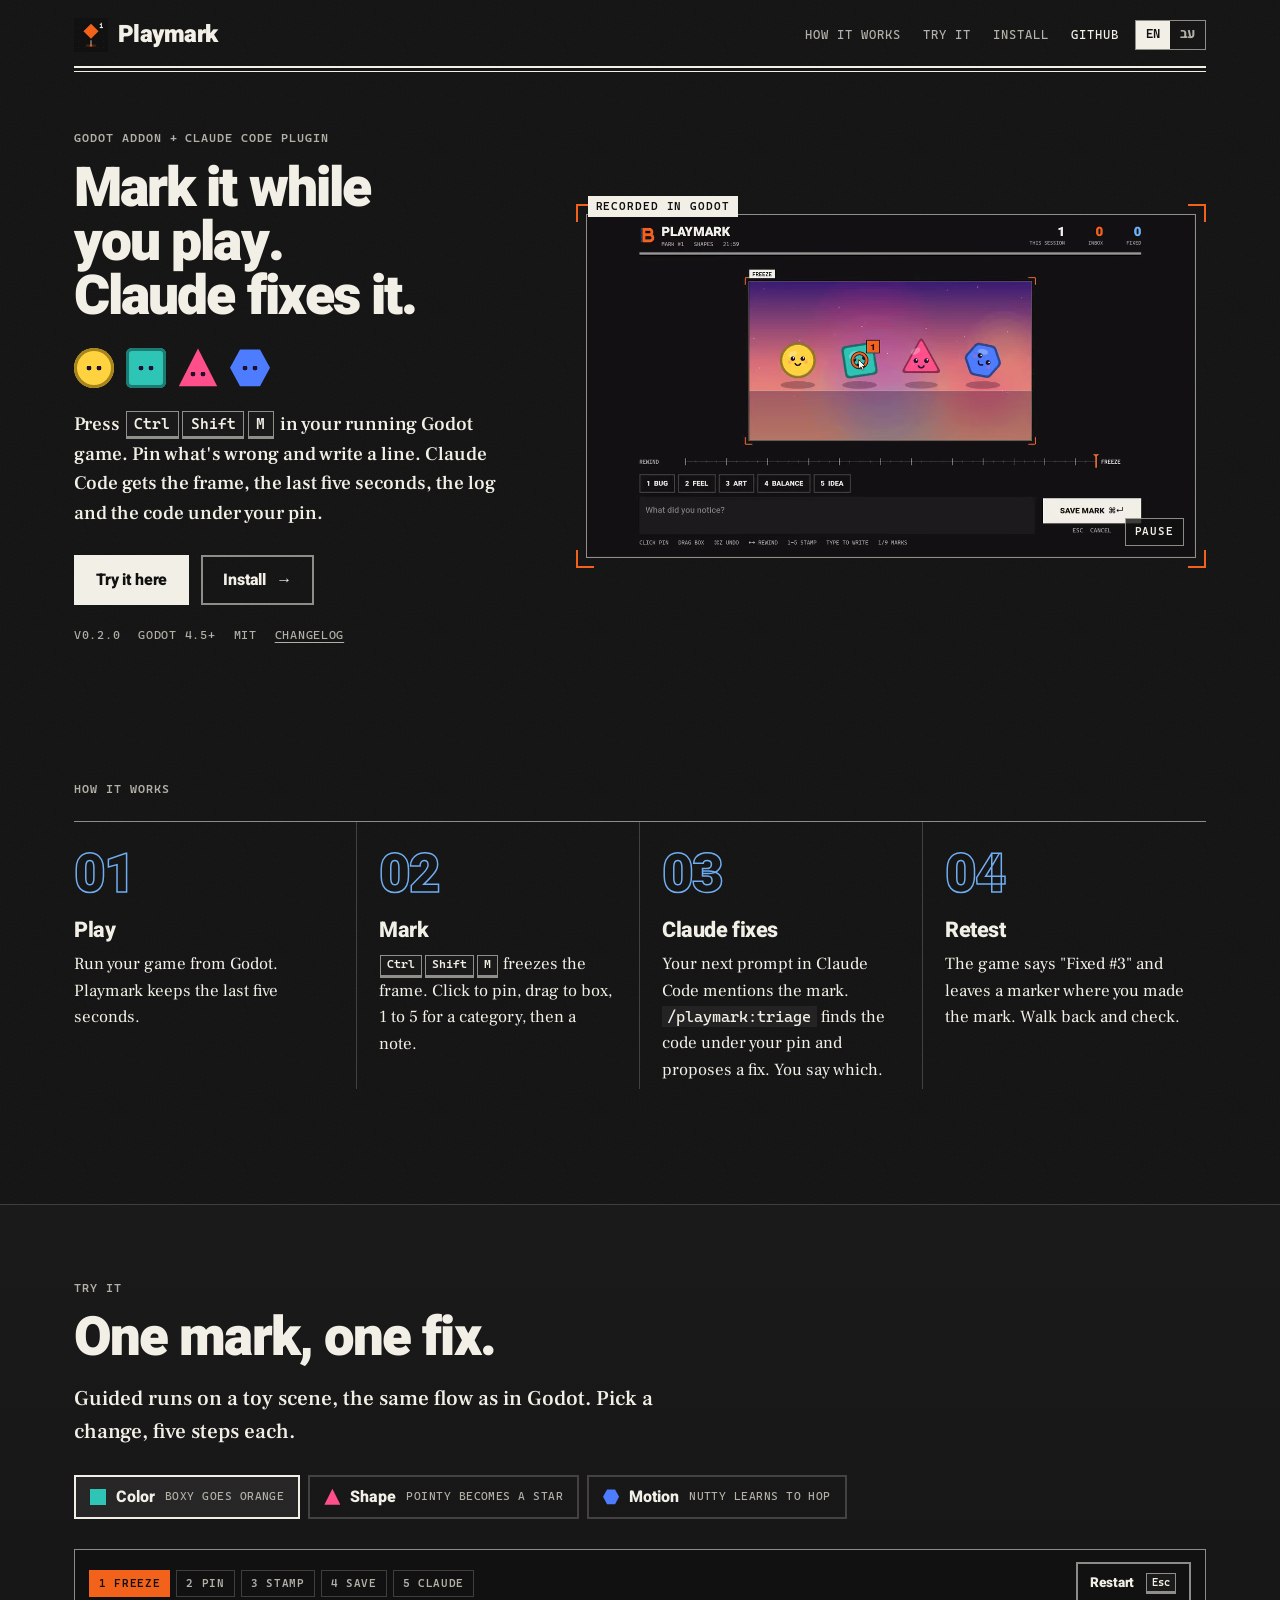
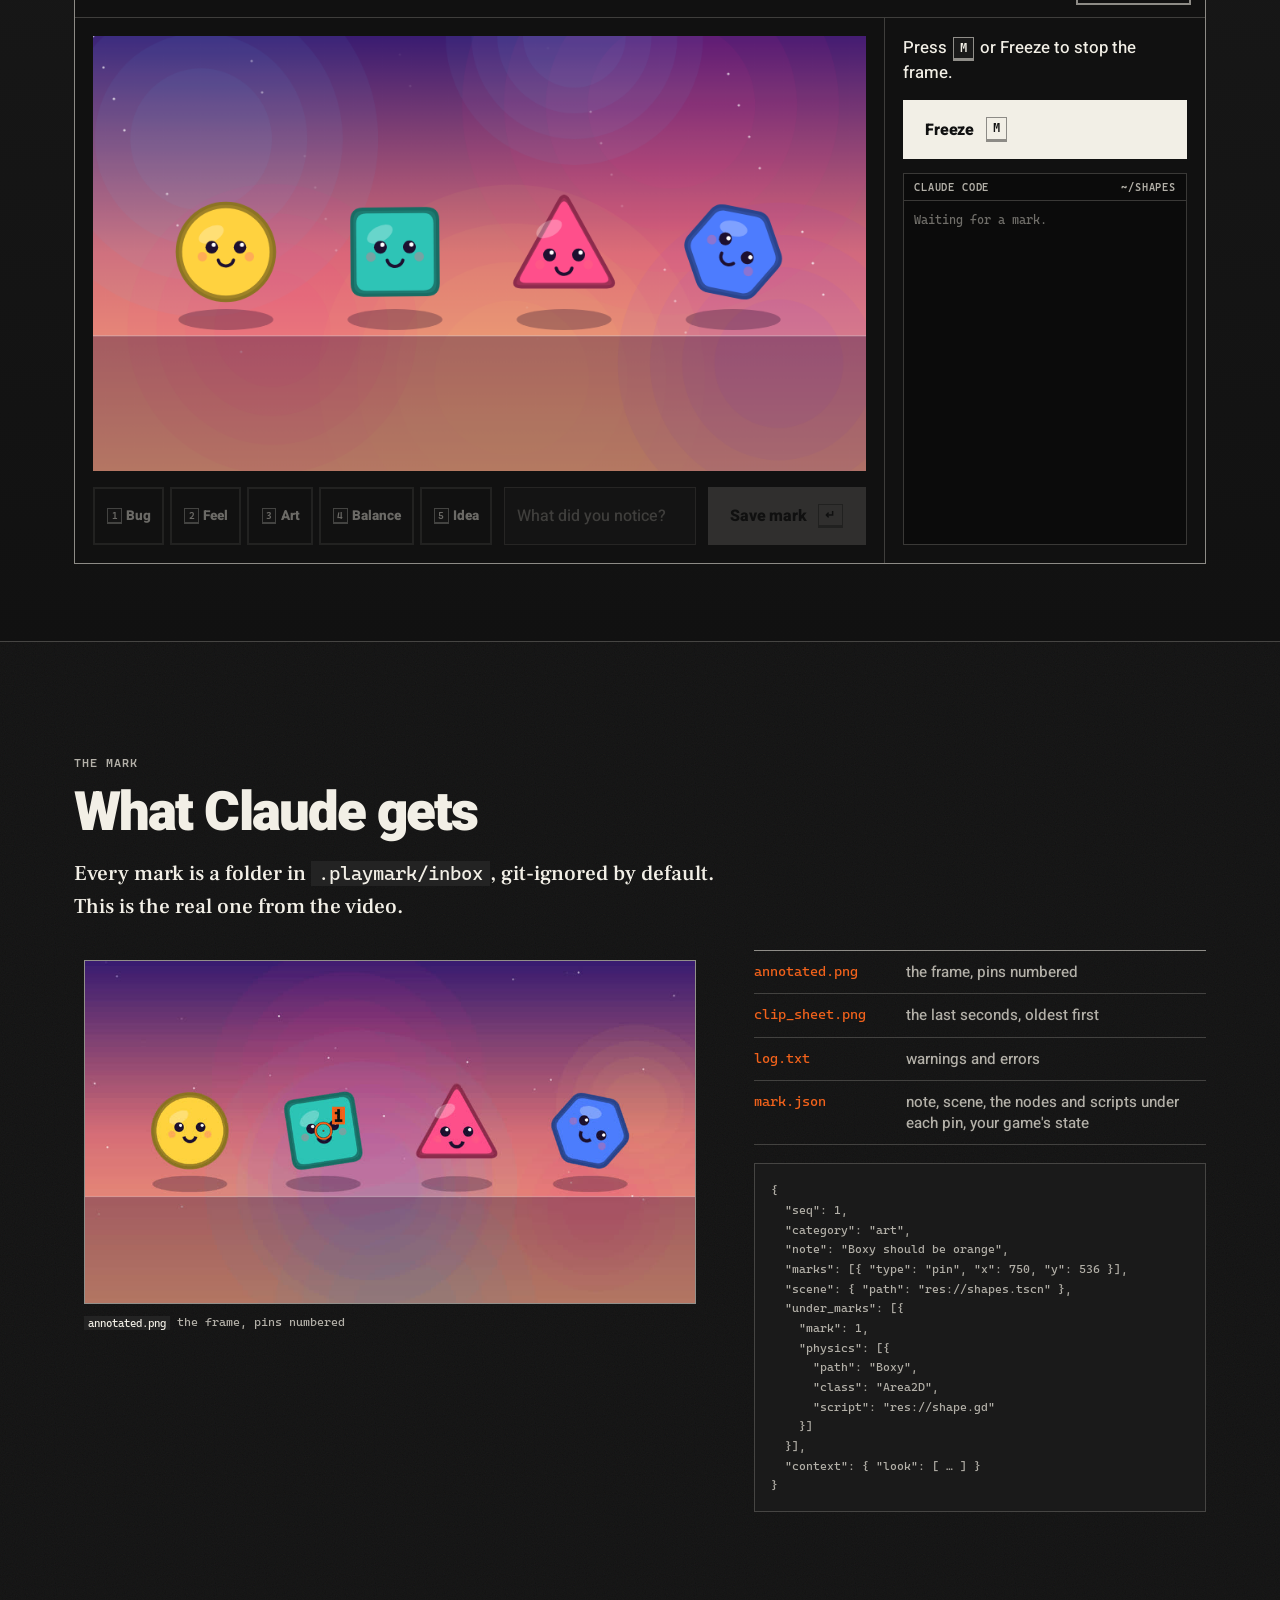
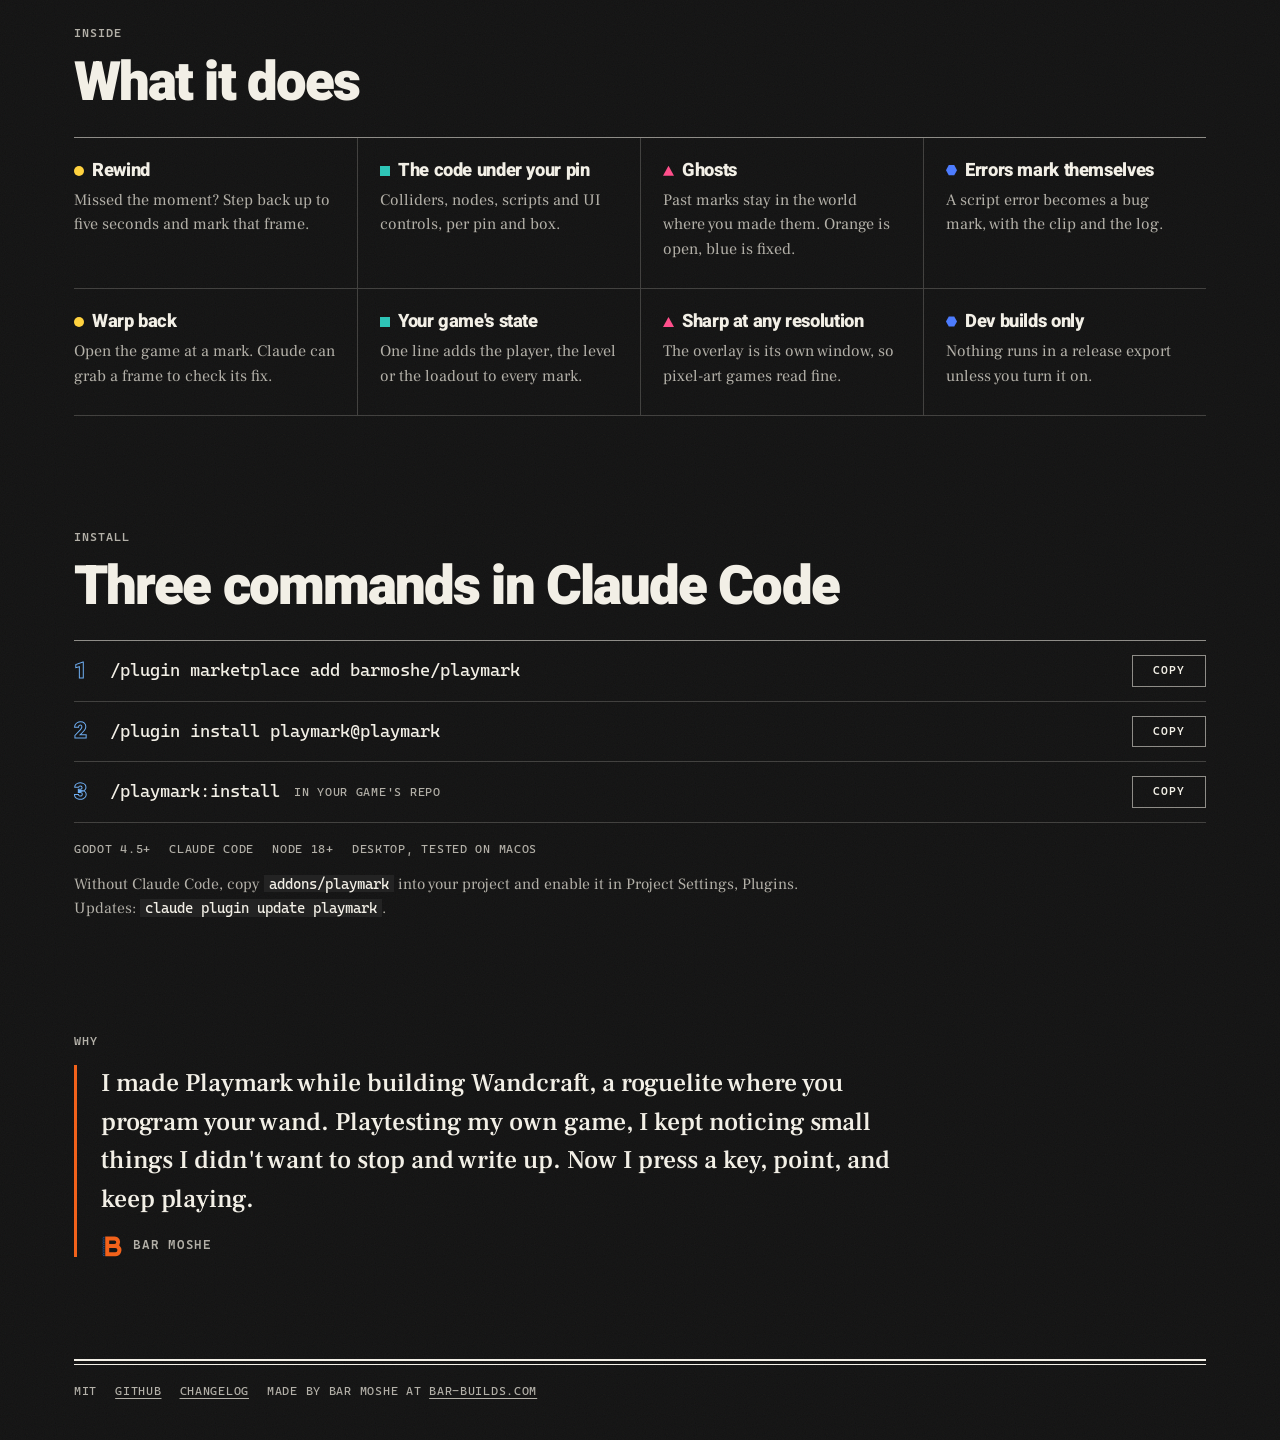
==== index.html @ 4b333ccb "EN | עב language toggle on every screen size; remembers the choice, Hebrew browsers land on /he firs" ====
<!DOCTYPE html>
<html lang="en" dir="ltr">
<head>
  <meta charset="utf-8">
  <meta name="viewport" content="width=device-width, initial-scale=1">
  <title>Playmark: mark it while you play, Claude fixes it</title>
  <meta name="description" content="A Godot addon and Claude Code plugin. Press Ctrl+Shift+M in your running game, pin what's wrong and write a line. Claude Code gets the frame, the last five seconds, the log and the code under your pin.">
  <link rel="canonical" href="https://playmark.bar-builds.com/">
  <link rel="alternate" hreflang="en" href="https://playmark.bar-builds.com/">
  <link rel="alternate" hreflang="he" href="https://playmark.bar-builds.com/he">
  <link rel="alternate" hreflang="x-default" href="https://playmark.bar-builds.com/">
  <meta name="theme-color" content="#111111">
  <link rel="icon" href="/favicon.svg" type="image/svg+xml">
  <link rel="apple-touch-icon" href="/media/icon-512.png">
  <meta property="og:type" content="website">
  <meta property="og:url" content="https://playmark.bar-builds.com/">
  <meta property="og:title" content="Playmark: mark it while you play, Claude fixes it">
  <meta property="og:description" content="A Godot addon and Claude Code plugin for playtest feedback. Freeze the frame, pin it, write a line. Claude fixes it, and the game tells you.">
  <meta property="og:image" content="https://playmark.bar-builds.com/media/og.png">
  <meta name="twitter:card" content="summary_large_image">
  <link rel="preload" href="/fonts/heebo-latin.woff2" as="font" type="font/woff2" crossorigin>
  <link rel="stylesheet" href="/styles.css">
  <script type="application/ld+json">
  {"@context":"https://schema.org","@type":"SoftwareApplication","name":"Playmark","applicationCategory":"DeveloperApplication","operatingSystem":"macOS, Windows, Linux","softwareVersion":"0.2.0","license":"https://opensource.org/licenses/MIT","url":"https://playmark.bar-builds.com/","codeRepository":"https://github.com/barmoshe/playmark","description":"A Godot addon and Claude Code plugin for playtest feedback.","author":{"@type":"Person","name":"Bar Moshe","url":"https://bar-builds.com"},"offers":{"@type":"Offer","price":"0","priceCurrency":"USD"}}
  </script>
</head>
<body>
<a class="skip" href="#main">Skip to content</a>

<header class="masthead">
  <div class="wrap masthead-row">
    <a class="brand" href="#top" aria-label="Playmark, top of page">
      <img src="/favicon.svg" width="34" height="34" alt="">
      <span>Playmark</span>
    </a>
    <nav aria-label="Sections">
      <a href="#how">How it works</a>
      <a href="#try">Try it</a>
      <a href="#install">Install</a>
      <a class="gh" href="https://github.com/barmoshe/playmark">GitHub <span class="stars" data-stars hidden></span></a>
    </nav>
    <div class="lang-toggle" role="group" aria-label="Language">
      <a href="/" hreflang="en" lang="en" data-lang="en" aria-current="page">EN</a>
      <a href="/he" hreflang="he" lang="he" data-lang="he">עב</a>
    </div>
  </div>
  <div class="wrap"><div class="double-rule" aria-hidden="true"></div></div>
</header>

<main id="main" tabindex="-1">

  <!-- Hero -->
  <section class="hero wrap" id="top">
    <div class="hero-grid">
      <div class="hero-copy">
        <p class="kicker">Godot addon + Claude Code plugin</p>
        <h1>Mark it while you play. Claude fixes it.</h1>
        <div class="cast" aria-hidden="true">
          <span class="toy sun"></span><span class="toy box"></span><span class="toy peak"></span><span class="toy nut"></span>
        </div>
        <p class="deck">Press
          <span class="keys"><kbd>Ctrl</kbd><kbd>Shift</kbd><kbd>M</kbd></span>
          in your running Godot game. Pin what's wrong and write a line. Claude Code gets the frame, the last five seconds, the log and the code under your pin.</p>
        <div class="ctas">
          <a class="btn primary" href="#try">Try it here</a>
          <a class="btn" href="#install">Install <span aria-hidden="true">→</span></a>
        </div>
        <p class="meta"><span>v0.2.0</span><span>Godot 4.5+</span><span>MIT</span><a href="https://github.com/barmoshe/playmark/blob/main/CHANGELOG.md">Changelog</a></p>
      </div>
      <figure class="frame hero-video">
        <span class="tag">Recorded in Godot</span>
        <video id="hero-video" autoplay muted loop playsinline preload="metadata" poster="/media/poster.jpg" aria-describedby="hero-video-desc">
          <source src="/media/hero.webm" type="video/webm">
          <source src="/media/hero.mp4" type="video/mp4">
        </video>
        <p class="sr-only" id="hero-video-desc">Playmark in a toy Godot scene: a pin on the teal square, the note 'Boxy should be orange', saved; then the square turns orange and a toast says Fixed #1</p>
        <button class="video-toggle" type="button" data-video-toggle aria-pressed="false">Pause</button>
        <i class="crop tl"></i><i class="crop tr"></i><i class="crop bl"></i><i class="crop br"></i>
      </figure>
    </div>
  </section>

  <!-- How it works -->
  <section class="how wrap" id="how" aria-labelledby="how-title">
    <h2 id="how-title" class="kicker section-kicker">How it works</h2>
    <ol class="steps">
      <li>
        <span class="num" aria-hidden="true">01</span>
        <h3>Play</h3>
        <p>Run your game from Godot. Playmark keeps the last five seconds.</p>
      </li>
      <li>
        <span class="num" aria-hidden="true">02</span>
        <h3>Mark</h3>
        <p><kbd>Ctrl</kbd><kbd>Shift</kbd><kbd>M</kbd> freezes the frame. Click to pin, drag to box, 1 to 5 for a category, then a note.</p>
      </li>
      <li>
        <span class="num" aria-hidden="true">03</span>
        <h3>Claude fixes</h3>
        <p>Your next prompt in Claude Code mentions the mark. <code>/playmark:triage</code> finds the code under your pin and proposes a fix. You say which.</p>
      </li>
      <li>
        <span class="num" aria-hidden="true">04</span>
        <h3>Retest</h3>
        <p>The game says "Fixed #3" and leaves a marker where you made the mark. Walk back and check.</p>
      </li>
    </ol>
  </section>

  <!-- Try it -->
  <section class="try" id="try" aria-labelledby="try-title">
    <div class="wrap">
      <p class="kicker">Try it</p>
      <h2 id="try-title">One mark, one fix.</h2>
      <p class="deck narrow">Guided runs on a toy scene, the same flow as in Godot. Pick a change, five steps each.</p>
      <div class="scenarios" role="group" aria-label="Pick a change">
        <button type="button" data-scenario="color" aria-selected="true"><span class="sw sw-box" aria-hidden="true"></span>Color <small>Boxy goes orange</small></button>
        <button type="button" data-scenario="shape" aria-selected="false"><span class="sw sw-peak" aria-hidden="true"></span>Shape <small>Pointy becomes a star</small></button>
        <button type="button" data-scenario="motion" aria-selected="false"><span class="sw sw-nut" aria-hidden="true"></span>Motion <small>Nutty learns to hop</small></button>
      </div>

      <div class="demo" data-demo>
        <div class="demo-bar">
          <ol class="pips">
            <li data-pip="0">Freeze</li><li data-pip="1">Pin</li><li data-pip="2">Stamp</li><li data-pip="3">Save</li><li data-pip="4">Claude</li>
          </ol>
          <button class="btn small" type="button" data-restart>Restart <kbd>Esc</kbd></button>
        </div>

        <div class="demo-grid">
          <div class="stage-wrap">
            <div class="stage" data-stage>
              <canvas data-canvas width="960" height="540" aria-label="Toy scene: four shapes with faces, moving in place. From left: Sunny the yellow circle, Boxy the teal square, Pointy the pink triangle, Nutty the blue hexagon." role="img"></canvas>
              <div class="flash" data-flash></div>
              <div class="freeze-tag" data-freeze-tag>Freeze</div>
              <div class="stamp" data-stamp><strong>Marked #1</strong><span data-stamp-sub>Art</span></div>
              <div class="toast" data-toast role="status">
                <span class="toast-kicker">Fixed by Claude</span>
                <strong data-toast-title>Fixed #1</strong>
                <span data-toast-body>Boxy: #2EC4B6 → #FF8A1F in look.gd</span>
              </div>
              <div class="coach" data-coach aria-hidden="true"></div>
            </div>
            <div class="deck-row" data-deck>
              <div class="chips" role="group" aria-label="Category">
                <button type="button" data-cat="0" disabled><kbd>1</kbd> Bug</button>
                <button type="button" data-cat="1" disabled><kbd>2</kbd> Feel</button>
                <button type="button" data-cat="2" disabled><kbd>3</kbd> Art</button>
                <button type="button" data-cat="3" disabled><kbd>4</kbd> Balance</button>
                <button type="button" data-cat="4" disabled><kbd>5</kbd> Idea</button>
              </div>
              <div class="note" data-note aria-live="polite"><span class="placeholder">What did you notice?</span></div>
              <button class="btn primary save" type="button" data-save disabled>Save mark <kbd>↵</kbd></button>
            </div>
          </div>

          <aside class="side">
            <p class="step-now" data-step-text aria-live="polite">Press <kbd>M</kbd> or Freeze to stop the frame.</p>
            <button class="btn primary" type="button" data-freeze>Freeze <kbd>M</kbd></button>
            <div class="term" data-term role="log" aria-live="polite" aria-label="Claude Code">
              <div class="term-head"><span>Claude Code</span><span>~/shapes</span></div>
              <div class="term-body" data-term-body></div>
            </div>
          </aside>
        </div>
      </div>
    </div>
  </section>

  <!-- In a real game -->
  <section class="real wrap" aria-labelledby="real-title" hidden>
    <p class="kicker">In a real game</p>
    <h2 id="real-title">Redesigning an enemy in Wandcraft</h2>
    <p class="deck narrow">Wandcraft is a pixel-art roguelite. Its Thornback, an enemy that charges at you, looked like a loaf of bread. One mark, mid-fight:</p>
    <blockquote class="prompt">Redesign the Thornback: make it look like a charging ram, with curled horns, thorns along its back and a glowing eye.</blockquote>
    <div class="real-grid">
      <figure class="frame">
        <img src="/media/thornback-mark.jpg" width="1280" height="837" loading="lazy" alt="The Playmark overlay over a Wandcraft fight: a blue box around the Thornback, the ART stamp and the note">
        <i class="crop tl"></i><i class="crop tr"></i><i class="crop bl"></i><i class="crop br"></i>
        <figcaption>The mark: a box around the Thornback, ART, the note.</figcaption>
      </figure>
      <ol class="real-steps">
        <li><strong>The box found the node.</strong> <code>enemy.gd</code>, kind <code>ram</code>, with the run's state: room, wave, hp, the wand.</li>
        <li><strong>Claude found the art.</strong> 16 rows of pixel data in <code>bestiary.gd</code>, drawn with the game's palette rules.</li>
        <li><strong>The redraw.</strong> A hunched back, bramble spikes, a curled horn, a glowing eye.</li>
        <li><strong>Back in the fight.</strong> "Fixed #1", and the marker stays where the mark was made.</li>
      </ol>
    </div>
    <figure class="before-after">
      <img src="/media/thornback-before-after.png" width="1280" height="420" loading="lazy" alt="Before: a flat brown loaf with three green leaves. After: a hunched beast with pale spikes, a curled horn, a glowing orange eye and a wool chest.">
    </figure>
    <figure class="frame real-video">
      <span class="tag">Recorded in Wandcraft</span>
      <video muted loop playsinline preload="none" poster="/media/thornback-poster.jpg" data-lazy-video aria-describedby="thornback-video-desc">
        <source src="/media/thornback.webm" type="video/webm">
        <source src="/media/thornback.mp4" type="video/mp4">
      </video>
        <p class="sr-only" id="thornback-video-desc">The fight replayed after the fix: the new Thornback charges in and a toast says Fixed #1</p>
      <button class="video-toggle" type="button" data-lazy-toggle aria-pressed="true">Play</button>
      <i class="crop tl"></i><i class="crop tr"></i><i class="crop bl"></i><i class="crop br"></i>
    </figure>
  </section>

  <!-- What Claude gets -->
  <section class="gets wrap" aria-labelledby="gets-title">
    <p class="kicker">The mark</p>
    <h2 id="gets-title">What Claude gets</h2>
    <p class="deck narrow">Every mark is a folder in <code>.playmark/inbox</code>, git-ignored by default. This is the real one from the video.</p>
    <div class="gets-grid">
      <figure class="frame">
        <img src="/media/annotated.jpg" width="960" height="540" loading="lazy" alt="annotated.png: the frozen frame of the four shapes with pin number 1 on the teal square">
        <figcaption><code>annotated.png</code> the frame, pins numbered</figcaption>
      </figure>
      <div class="files">
        <ul class="tree">
          <li><code>annotated.png</code><span>the frame, pins numbered</span></li>
          <li><code>clip_sheet.png</code><span>the last seconds, oldest first</span></li>
          <li><code>log.txt</code><span>warnings and errors</span></li>
          <li><code>mark.json</code><span>note, scene, the nodes and scripts under each pin, your game's state</span></li>
        </ul>
<pre class="json" tabindex="0" aria-label="mark.json excerpt"><code>{
  "seq": 1,
  "category": "art",
  "note": "Boxy should be orange",
  "marks": [{ "type": "pin", "x": 750, "y": 536 }],
  "scene": { "path": "res://shapes.tscn" },
  "under_marks": [{
    "mark": 1,
    "physics": [{
      "path": "Boxy",
      "class": "Area2D",
      "script": "res://shape.gd"
    }]
  }],
  "context": { "look": [ … ] }
}</code></pre>
      </div>
    </div>
  </section>

  <!-- Features -->
  <section class="features wrap" aria-labelledby="features-title">
    <p class="kicker">Inside</p>
    <h2 id="features-title">What it does</h2>
    <ul class="feature-grid">
      <li><h3>Rewind</h3><p>Missed the moment? Step back up to five seconds and mark that frame.</p></li>
      <li><h3>The code under your pin</h3><p>Colliders, nodes, scripts and UI controls, per pin and box.</p></li>
      <li><h3>Ghosts</h3><p>Past marks stay in the world where you made them. Orange is open, blue is fixed.</p></li>
      <li><h3>Errors mark themselves</h3><p>A script error becomes a bug mark, with the clip and the log.</p></li>
      <li><h3>Warp back</h3><p>Open the game at a mark. Claude can grab a frame to check its fix.</p></li>
      <li><h3>Your game's state</h3><p>One line adds the player, the level or the loadout to every mark.</p></li>
      <li><h3>Sharp at any resolution</h3><p>The overlay is its own window, so pixel-art games read fine.</p></li>
      <li><h3>Dev builds only</h3><p>Nothing runs in a release export unless you turn it on.</p></li>
    </ul>
  </section>

  <!-- Install -->
  <section class="install wrap" id="install" aria-labelledby="install-title">
    <p class="kicker">Install</p>
    <h2 id="install-title">Three commands in Claude Code</h2>
    <ol class="cmds">
      <li><code data-cmd>/plugin marketplace add barmoshe/playmark</code><button type="button" class="copy" data-copy>Copy</button></li>
      <li><code data-cmd>/plugin install playmark@playmark</code><button type="button" class="copy" data-copy>Copy</button></li>
      <li><code data-cmd>/playmark:install</code><span class="where">in your game's repo</span><button type="button" class="copy" data-copy>Copy</button></li>
    </ol>
    <p class="meta reqs"><span>Godot 4.5+</span><span>Claude Code</span><span>Node 18+</span><span>Desktop, tested on macOS</span></p>
    <p class="small-print">Without Claude Code, copy <code>addons/playmark</code> into your project and enable it in Project Settings, Plugins. Updates: <code>claude plugin update playmark</code>.</p>
  </section>

  <!-- Why -->
  <section class="why wrap" aria-labelledby="why-title">
    <h2 id="why-title" class="kicker">Why</h2>
    <blockquote>
      <p>I made Playmark while building Wandcraft, a roguelite where you program your wand. Playtesting my own game, I kept noticing small things I didn't want to stop and write up. Now I press a key, point, and keep playing.</p>
      <footer><img src="/media/b-mark.svg" width="22" height="22" alt=""> Bar Moshe</footer>
    </blockquote>
  </section>
</main>

<footer class="site-footer wrap">
  <div class="double-rule" aria-hidden="true"></div>
  <p class="meta">
    <span>MIT</span>
    <a href="https://github.com/barmoshe/playmark">GitHub</a>
    <a href="https://github.com/barmoshe/playmark/blob/main/CHANGELOG.md">Changelog</a>
    <span>Made by Bar Moshe at <a href="https://bar-builds.com">bar-builds.com</a></span>
  </p>
</footer>

<script src="/site.js" defer></script>
<script src="/demo.js" defer></script>
</body>
</html>
---- styles.css ----
/* Playmark site. Bar Builds newsprint, dark plate: paper on ink, blueprint blue and print
   orange, square corners and rules. The toy shapes bring the color. */

@font-face { font-family: "Heebo"; src: url(/fonts/heebo-latin.woff2) format("woff2"); font-weight: 100 900; font-display: swap; unicode-range: U+0000-00FF, U+0131, U+0152-0153, U+02BB-02BC, U+02C6, U+02DA, U+02DC, U+2000-206F, U+20AC, U+2122, U+2190-21FF, U+2212, U+FEFF; }
@font-face { font-family: "Heebo"; src: url(/fonts/heebo-hebrew.woff2) format("woff2"); font-weight: 100 900; font-display: swap; unicode-range: U+0307-0308, U+0590-05FF, U+200C-2010, U+20AA, U+25CC, U+FB1D-FB4F; }
@font-face { font-family: "Frank Ruhl Libre"; src: url(/fonts/frank-hebrew.woff2) format("woff2"); font-weight: 300 900; font-display: swap; unicode-range: U+0307-0308, U+0590-05FF, U+200C-2010, U+20AA, U+25CC, U+FB1D-FB4F; }
@font-face { font-family: "Frank Ruhl Libre"; src: url(/fonts/frank-latin.woff2) format("woff2"); font-weight: 300 900; font-display: swap; }
@font-face { font-family: "Cascadia Mono"; src: url(/fonts/cascadia-mono-400.woff2) format("woff2"); font-weight: 400; font-display: swap; }
@font-face { font-family: "Cascadia Mono"; src: url(/fonts/cascadia-mono-600.woff2) format("woff2"); font-weight: 600; font-display: swap; }

:root {
  --ink: #111111;
  --ink-2: #1a1a1a;
  --ink-3: #232323;
  --paper: #f2efe6;
  --paper-2: #b3b0a8;
  --rule: rgb(242 239 230 / 0.2);
  --rule-strong: rgb(242 239 230 / 0.55);
  --blue: #6faef2;
  --orange: #f2621b;
  --sun: #ffd23f;
  --teal: #2ec4b6;
  --pink: #ff4f8b;
  --nut: #4d7cfe;
  --display: "Heebo", "Helvetica Neue", Arial, sans-serif;
  --body: "Frank Ruhl Libre", Georgia, serif;
  --mono: "Cascadia Mono", "SF Mono", Menlo, Consolas, monospace;
  --wrap: 1180px;
  color-scheme: dark;
}

*, *::before, *::after { box-sizing: border-box; }
html { scroll-behavior: smooth; -webkit-text-size-adjust: 100%; }
@media (prefers-reduced-motion: reduce) { html { scroll-behavior: auto; } }

body {
  margin: 0;
  background: var(--ink);
  color: var(--paper);
  font: 400 1.0625rem/1.55 var(--body);
  -webkit-font-smoothing: antialiased;
  /* One texture: a faint grain. */
  background-image: url("data:image/svg+xml,%3Csvg xmlns='http://www.w3.org/2000/svg' width='160' height='160'%3E%3Cfilter id='n'%3E%3CfeTurbulence type='fractalNoise' baseFrequency='.9' numOctaves='2' stitchTiles='stitch'/%3E%3C/filter%3E%3Crect width='100%25' height='100%25' filter='url(%23n)' opacity='.05'/%3E%3C/svg%3E");
}

img, video, canvas { max-width: 100%; display: block; }
a { color: inherit; text-underline-offset: 3px; }
code, kbd, pre { font-family: var(--mono); }
code { font-size: 0.92em; color: var(--paper); background: var(--ink-3); padding: 0.05em 0.35em; }
:focus-visible { outline: 2px solid var(--orange); outline-offset: 3px; }

.wrap { max-width: var(--wrap); margin-inline: auto; padding: 0 24px; }
@media (max-width: 600px) { .wrap { padding: 0 16px; } }

.skip { position: absolute; inset-inline-start: 8px; top: 8px; transform: translateY(-300%); background: var(--paper); color: var(--ink); padding: 8px 12px; font: 600 14px var(--mono); z-index: 10; }
.skip:focus { transform: none; }
main:focus { outline: none; }

/* Type */
.kicker {
  font: 600 0.75rem/1 var(--mono);
  letter-spacing: 0.08em;
  text-transform: uppercase;
  color: var(--paper-2);
  margin: 0 0 18px;
}
h1, h2, h3 { font-family: var(--display); font-weight: 900; letter-spacing: -0.035em; line-height: 0.98; margin: 0; }
h1 { font-size: clamp(2.5rem, 4.3vw, 4rem); text-wrap: balance; }
h2 { font-size: clamp(2.1rem, 4.6vw, 3.4rem); margin-bottom: 18px; }
h3 { font-size: 1.35rem; letter-spacing: -0.02em; font-weight: 800; }
.deck { font: 500 clamp(1.12rem, 1.9vw, 1.32rem)/1.55 var(--body); color: var(--paper); margin: 0 0 26px; }
.narrow { max-width: 640px; }
.meta { display: flex; flex-wrap: wrap; gap: 6px 18px; font: 400 0.75rem/1.4 var(--mono); letter-spacing: 0.06em; text-transform: uppercase; color: var(--paper-2); margin: 0; }
.meta a { color: var(--paper-2); }
.meta a:hover { color: var(--paper); }

kbd {
  display: inline-block;
  font: 600 0.78em/1 var(--mono);
  color: var(--paper);
  padding: 0.32em 0.5em 0.3em;
  margin: 0 0.12em;
  border: 1.5px solid var(--rule-strong);
  border-bottom-width: 3px;
  background: var(--ink-2);
  vertical-align: 0.08em;
}

/* Masthead */
.masthead { padding-top: 18px; }
.masthead-row { display: flex; align-items: center; justify-content: space-between; gap: 16px; padding-bottom: 14px; }
.brand { display: flex; align-items: center; gap: 10px; text-decoration: none; font: 900 1.5rem/1 var(--display); letter-spacing: -0.03em; }
nav { display: flex; gap: 22px; font: 400 0.78rem/1 var(--mono); letter-spacing: 0.08em; text-transform: uppercase; }
nav a { text-decoration: none; color: var(--paper-2); }
nav a:hover { color: var(--paper); }
nav .gh { color: var(--paper); }
.stars::before { content: "★ "; color: var(--sun); }
@media (max-width: 720px) { nav a:not(.gh) { display: none; } }
.double-rule { height: 6px; border-top: 2px solid var(--paper); border-bottom: 1px solid var(--paper); }

/* Buttons */
.btn {
  display: inline-flex; align-items: center; gap: 10px;
  font: 800 1rem/1 var(--display); letter-spacing: -0.01em;
  color: var(--paper); background: transparent; text-decoration: none;
  padding: 15px 20px; border: 2px solid var(--rule-strong); cursor: pointer;
}
.btn:hover { border-color: var(--paper); background: rgb(242 239 230 / 0.06); }
.btn.primary { background: var(--paper); color: var(--ink); border-color: var(--paper); }
.btn.primary:hover { background: var(--orange); border-color: var(--orange); }
.btn.primary kbd { color: var(--ink); background: transparent; border-color: rgb(17 17 17 / 0.45); }
.btn.small { padding: 9px 12px; font-size: 0.85rem; }
.btn:disabled { opacity: 0.35; cursor: default; }
.btn:disabled:hover { background: transparent; border-color: var(--rule-strong); }
.btn.primary:disabled:hover { background: var(--paper); border-color: var(--paper); }

/* Hero */
.hero { padding-top: clamp(32px, 4.5vw, 56px); padding-bottom: 24px; position: relative; }
.cast { display: flex; gap: 12px; margin: 22px 0 22px; height: 42px; align-items: end; }
.toy { width: 40px; height: 40px; display: block; position: relative; animation: none; }
.toy::after { content: ""; position: absolute; left: 50%; top: 46%; width: 16px; height: 5px; transform: translateX(-50%); background:
  radial-gradient(circle at 3px 2px, #1d1030 2.4px, transparent 2.6px), radial-gradient(circle at 13px 2px, #1d1030 2.4px, transparent 2.6px); }
.toy.sun { background: var(--sun); border-radius: 50%; box-shadow: inset 0 0 0 3px #a8841c; animation: pulse 1.9s ease-in-out infinite; }
.toy.box { background: var(--teal); box-shadow: inset 0 0 0 3px #1c7c73; border-radius: 6px; animation: wobble 2.4s ease-in-out infinite; }
.toy.peak { background: var(--pink); clip-path: polygon(50% 2%, 98% 96%, 2% 96%); animation: bob 2.6s ease-in-out infinite; }
.toy.peak::after { top: 60%; }
.toy.nut { background: var(--nut); clip-path: polygon(25% 4%, 75% 4%, 100% 50%, 75% 96%, 25% 96%, 0 50%); animation: spin 5s linear infinite; }
@keyframes pulse { 50% { transform: scale(1.08); } }
@keyframes wobble { 0%, 100% { transform: rotate(-10deg); } 50% { transform: rotate(10deg); } }
@keyframes bob { 50% { transform: translateY(-7px); } }
@keyframes spin { to { transform: rotate(360deg); } }

.hero-grid { display: grid; grid-template-columns: 5fr 7fr; gap: clamp(28px, 4vw, 56px); align-items: center; }
@media (max-width: 900px) { .hero-grid { grid-template-columns: 1fr; } }
.hero-copy { padding-top: 4px; }
.hero .deck { font-size: clamp(1.05rem, 1.5vw, 1.2rem); }
.keys { white-space: nowrap; }
.keys kbd { animation: press 4.8s infinite; }
.keys kbd:nth-child(2) { animation-delay: 0.12s; }
.keys kbd:nth-child(3) { animation-delay: 0.24s; }
@keyframes press { 0%, 8%, 100% { transform: none; border-bottom-width: 3px; } 4% { transform: translateY(2px); border-bottom-width: 1px; border-color: var(--orange); } }
.ctas { display: flex; flex-wrap: wrap; gap: 12px; margin-bottom: 22px; }

/* A frame with print crop marks, like the overlay's stage. */
.frame { position: relative; margin: 0; padding: 10px; }
.frame > video, .frame > img { width: 100%; height: auto; aspect-ratio: 16 / 9; border: 1px solid var(--rule-strong); background: var(--ink-2); }
.crop { position: absolute; width: 18px; height: 18px; border: 0 solid var(--orange); }
.crop.tl { left: 0; top: 0; border-left-width: 2px; border-top-width: 2px; }
.crop.tr { right: 0; top: 0; border-right-width: 2px; border-top-width: 2px; }
.crop.bl { left: 0; bottom: 0; border-left-width: 2px; border-bottom-width: 2px; }
.crop.br { right: 0; bottom: 0; border-right-width: 2px; border-bottom-width: 2px; }
.tag, .freeze-tag {
  position: absolute; z-index: 2; top: -8px; left: 12px;
  font: 600 0.7rem/1 var(--mono); letter-spacing: 0.08em; text-transform: uppercase;
  background: var(--paper); color: var(--ink); padding: 5px 8px;
}
.video-toggle {
  position: absolute; right: 22px; bottom: 22px; z-index: 2;
  font: 600 0.7rem/1 var(--mono); letter-spacing: 0.08em; text-transform: uppercase;
  background: rgb(17 17 17 / 0.8); color: var(--paper); border: 1px solid var(--rule-strong); padding: 7px 9px; cursor: pointer;
}

/* Sections */
main > section + section { margin-top: clamp(72px, 9vw, 124px); }
.section-kicker { margin-bottom: 26px; }

.steps { list-style: none; margin: 0; padding: 0; display: grid; grid-template-columns: repeat(4, 1fr); border-top: 1px solid var(--rule-strong); }
.steps li { padding: 26px 22px 6px; border-right: 1px solid var(--rule); }
.steps li:first-child { padding-left: 0; }
.steps li:last-child { border-right: 0; }
.steps .num { display: block; font: 900 3.4rem/1 var(--display); color: transparent; -webkit-text-stroke: 1.5px var(--blue); margin-bottom: 18px; letter-spacing: -0.04em; }
.steps h3 { margin-bottom: 10px; }
.steps p { margin: 0; color: var(--paper); }
.steps kbd { font-size: 0.7em; }
@media (max-width: 900px) {
  .steps { grid-template-columns: 1fr 1fr; }
  .steps li { padding-left: 0; border-right: 0; border-bottom: 1px solid var(--rule); padding-bottom: 22px; }
  .steps li:nth-child(odd) { padding-right: 22px; border-right: 1px solid var(--rule); }
  .steps li:nth-child(even) { padding-left: 22px; }
}
@media (max-width: 560px) { .steps { grid-template-columns: 1fr; } .steps li:nth-child(n) { padding: 22px 0; border-right: 0; } }

/* Try it */
.try { padding: clamp(48px, 6vw, 80px) 0; background: linear-gradient(180deg, var(--ink-2), var(--ink)); border-top: 1px solid var(--rule); border-bottom: 1px solid var(--rule); }
.demo { margin-top: 30px; border: 1px solid var(--rule-strong); background: var(--ink); overflow: hidden; }
.demo-bar { display: flex; justify-content: space-between; align-items: center; gap: 12px; padding: 12px 14px; border-bottom: 1px solid var(--rule); }
.pips { list-style: none; margin: 0; padding: 0; display: flex; gap: 6px; flex-wrap: wrap; counter-reset: pip; }
.pips li { counter-increment: pip; font: 600 0.7rem/1 var(--mono); letter-spacing: 0.06em; text-transform: uppercase; color: var(--paper-2); padding: 7px 9px; border: 1px solid var(--rule); }
.pips li::before { content: counter(pip) " "; color: var(--paper-2); }
.pips li.now { color: var(--ink); background: var(--orange); border-color: var(--orange); }
.pips li.now::before { color: var(--ink); }
.pips li.done { color: var(--paper); border-color: var(--rule-strong); }
.pips li.done::before { content: "✓ "; color: var(--blue); }

.demo-grid { display: grid; grid-template-columns: minmax(0, 1fr) 320px; }
@media (max-width: 980px) { .demo-grid { grid-template-columns: 1fr; } }
.stage-wrap { padding: 18px; border-right: 1px solid var(--rule); }
@media (max-width: 980px) { .stage-wrap { border-right: 0; border-bottom: 1px solid var(--rule); } }
.stage { position: relative; user-select: none; -webkit-user-select: none; touch-action: manipulation; }
.stage canvas { width: 100%; height: auto; aspect-ratio: 16 / 9; cursor: default; }
.stage.frozen { outline: 1px solid var(--rule-strong); outline-offset: 6px; }
.stage.can-pin canvas { cursor: crosshair; }
.freeze-tag { top: -10px; left: -6px; opacity: 0; transition: opacity .2s; }
.stage.frozen .freeze-tag { opacity: 1; }
.flash { position: absolute; inset: 0; background: var(--paper); opacity: 0; pointer-events: none; }
.flash.go { animation: flash .35s ease-out; }
@keyframes flash { from { opacity: .9; } to { opacity: 0; } }

.stamp {
  position: absolute; left: 50%; top: 50%; z-index: 3; pointer-events: none;
  display: grid; gap: 6px; text-align: center; padding: 18px 26px 16px;
  background: rgb(17 17 17 / 0.9); border: 4px solid var(--orange); outline: 1.5px solid var(--orange); outline-offset: -11px;
  transform: translate(-50%, -50%) scale(2.4); opacity: 0;
}
.stamp strong { font: 900 clamp(1.8rem, 4.6vw, 3.4rem)/1 var(--display); letter-spacing: -0.03em; color: var(--orange); text-transform: uppercase; }
.stamp span { font: 600 0.75rem/1 var(--mono); letter-spacing: 0.08em; text-transform: uppercase; }
.stamp.go { animation: stamp .9s cubic-bezier(.2,1.4,.4,1) forwards; }
@keyframes stamp { 0% { opacity: 0; transform: translate(-50%, -50%) scale(2.4); } 30% { opacity: 1; transform: translate(-50%, -50%) scale(1); } 75% { opacity: 1; transform: translate(-50%, -50%) scale(1); } 100% { opacity: 0; transform: translate(60%, -140%) scale(0.2); } }

.toast {
  position: absolute; right: 12px; top: 12px; z-index: 3; width: min(360px, 70%);
  display: grid; gap: 4px; padding: 12px 14px 12px 18px;
  background: var(--ink); border: 1px solid var(--rule); border-left: 6px solid var(--blue);
  transform: translateX(16px); opacity: 0; transition: transform .35s, opacity .35s; pointer-events: none;
}
.toast.show { transform: none; opacity: 1; }
.toast-kicker { font: 600 0.66rem/1 var(--mono); letter-spacing: 0.08em; text-transform: uppercase; color: var(--blue); }
.toast strong { font: 900 1.25rem/1.1 var(--display); letter-spacing: -0.02em; }
.toast span:last-child { font: 500 0.9rem/1.3 var(--display); }

.coach {
  position: absolute; z-index: 4; pointer-events: none; opacity: 0;
  width: 46px; height: 46px; margin: -23px 0 0 -23px; border-radius: 50%;
  border: 2px solid var(--orange); box-shadow: 0 0 0 6px rgb(242 98 27 / 0.18);
  transition: opacity .2s;
}
.coach.show { opacity: 1; animation: beacon 1.4s ease-out infinite; }
@keyframes beacon { 0% { transform: scale(.7); } 70%, 100% { transform: scale(1.25); } }

.deck-row { display: grid; grid-template-columns: auto 1fr auto; gap: 12px; align-items: stretch; margin-top: 16px; opacity: 0.4; transition: opacity .25s; }
.deck-row.on { opacity: 1; }
@media (max-width: 760px) { .deck-row { grid-template-columns: 1fr; } }
.chips { display: flex; gap: 6px; flex-wrap: wrap; }
.chips button { font: 800 0.85rem/1 var(--display); color: var(--paper); background: transparent; border: 2px solid var(--rule); padding: 10px 11px; cursor: pointer; }
.chips button kbd { font-size: 0.72em; border-width: 1px; border-bottom-width: 2px; padding: 0.2em 0.35em; }
.chips button:disabled { cursor: default; }
.chips button.on { background: var(--orange); border-color: var(--orange); color: var(--ink); }
.chips button.on kbd { color: var(--ink); border-color: rgb(17 17 17 / 0.4); background: transparent; }
.chips button.hint { border-color: var(--orange); }
.note { min-height: 46px; display: flex; align-items: center; padding: 8px 12px; background: var(--ink-2); border: 1px solid var(--rule); font: 500 1rem/1.3 var(--display); }
.note.typing { border: 2px solid var(--orange); }
.note .placeholder { color: var(--paper-2); opacity: 0.7; }
.note .caret { display: inline-block; width: 2px; height: 1.1em; background: var(--orange); margin-left: 2px; animation: caret 1s steps(1) infinite; }
@keyframes caret { 50% { opacity: 0; } }
.save { justify-content: center; }

.side { padding: 18px; display: flex; flex-direction: column; gap: 14px; }
.step-now { margin: 0; font: 500 1.05rem/1.45 var(--display); min-height: 3em; }
.step-now kbd { font-size: 0.75em; }
.term { flex: 1; min-height: 230px; display: flex; flex-direction: column; background: #0b0b0b; border: 1px solid var(--rule); }
.term-head { display: flex; justify-content: space-between; padding: 8px 10px; border-bottom: 1px solid var(--rule); font: 600 0.66rem/1 var(--mono); letter-spacing: 0.08em; text-transform: uppercase; color: var(--paper-2); }
.term-body { padding: 10px; font: 400 0.76rem/1.55 var(--mono); color: var(--paper-2); overflow: hidden; }
.term-body p { margin: 0 0 6px; white-space: pre-wrap; word-break: break-word; }
.term-body .you { color: var(--paper); }
.term-body .you::before { content: "> "; color: var(--orange); }
.term-body .hook { color: var(--blue); }
.term-body .del { color: #ff7b7b; }
.term-body .add { color: #7ee2a8; }
.term-body .ok { color: var(--paper); }
.term-body img { width: 100%; border: 1px solid var(--rule); margin: 4px 0 8px; }
.term-empty { color: var(--paper-2); opacity: 0.6; }

/* What Claude gets */
.gets-grid { display: grid; grid-template-columns: 7fr 5fr; gap: clamp(24px, 4vw, 48px); margin-top: 26px; align-items: start; }
@media (max-width: 900px) { .gets-grid { grid-template-columns: 1fr; } }
.gets figcaption { font: 400 0.75rem/1.4 var(--mono); color: var(--paper-2); margin-top: 10px; }
.tree { list-style: none; margin: 0 0 18px; padding: 0; border-top: 1px solid var(--rule-strong); }
.tree li { display: grid; grid-template-columns: 140px 1fr; gap: 12px; padding: 11px 0; border-bottom: 1px solid var(--rule); font: 500 0.95rem/1.35 var(--display); }
.tree code { background: none; padding: 0; color: var(--orange); }
.tree span { color: var(--paper-2); }
.json { margin: 0; padding: 16px; background: var(--ink-2); border: 1px solid var(--rule); font-size: 0.8rem; line-height: 1.5; overflow-x: auto; color: var(--paper-2); }
.json code { background: none; padding: 0; color: inherit; }

/* Features */
.feature-grid { list-style: none; margin: 26px 0 0; padding: 0; display: grid; grid-template-columns: repeat(4, 1fr); border-top: 1px solid var(--rule-strong); }
.feature-grid li { padding: 24px 22px 26px 0; border-bottom: 1px solid var(--rule); }
.feature-grid li:not(:nth-child(4n+1)) { padding-left: 22px; border-left: 1px solid var(--rule); }
.feature-grid h3 { font-size: 1.15rem; margin-bottom: 8px; }
.feature-grid p { margin: 0; color: var(--paper-2); font-size: 1rem; }
.feature-grid li:nth-child(4n+1) h3::before { content: ""; display: inline-block; width: 10px; height: 10px; margin-right: 8px; background: var(--sun); border-radius: 50%; }
.feature-grid li:nth-child(4n+2) h3::before { content: ""; display: inline-block; width: 10px; height: 10px; margin-right: 8px; background: var(--teal); }
.feature-grid li:nth-child(4n+3) h3::before { content: ""; display: inline-block; width: 11px; height: 10px; margin-right: 8px; background: var(--pink); clip-path: polygon(50% 0, 100% 100%, 0 100%); }
.feature-grid li:nth-child(4n+4) h3::before { content: ""; display: inline-block; width: 11px; height: 11px; margin-right: 8px; background: var(--nut); clip-path: polygon(25% 4%, 75% 4%, 100% 50%, 75% 96%, 25% 96%, 0 50%); }
@media (max-width: 900px) {
  .feature-grid { grid-template-columns: 1fr 1fr; }
  .feature-grid li:nth-child(n) { padding: 22px 18px 22px 0; border-left: 0; }
  .feature-grid li:nth-child(even) { padding-left: 18px; border-left: 1px solid var(--rule); }
}
@media (max-width: 560px) { .feature-grid { grid-template-columns: 1fr; } .feature-grid li:nth-child(n) { padding: 20px 0; border-left: 0; } }

/* Install */
.cmds { list-style: none; margin: 26px 0 18px; padding: 0; counter-reset: cmd; }
.cmds li { counter-increment: cmd; display: flex; align-items: center; gap: 14px; padding: 14px 0; border-bottom: 1px solid var(--rule); }
.cmds li:first-child { border-top: 1px solid var(--rule-strong); }
.cmds li::before { content: counter(cmd); font: 900 1.4rem/1 var(--display); color: transparent; -webkit-text-stroke: 1px var(--blue); width: 22px; flex: none; }
.cmds code { font-size: clamp(0.85rem, 2vw, 1.1rem); background: none; padding: 0; color: var(--paper); overflow-wrap: anywhere; }
.cmds .where { font: 400 0.75rem/1 var(--mono); color: var(--paper-2); text-transform: uppercase; letter-spacing: 0.06em; }
.copy { margin-left: auto; flex: none; font: 600 0.72rem/1 var(--mono); letter-spacing: 0.08em; text-transform: uppercase; color: var(--paper); background: transparent; border: 1px solid var(--rule-strong); padding: 9px 11px; cursor: pointer; min-width: 74px; }
.copy:hover { border-color: var(--paper); }
.copy.done { background: var(--paper); color: var(--ink); }
.reqs { margin-bottom: 14px; }
.small-print { color: var(--paper-2); font-size: 0.98rem; margin: 0; max-width: 760px; }

/* Why */
.why blockquote { margin: 0; max-width: 820px; border-left: 3px solid var(--orange); padding-left: 24px; }
.why p { font: 500 clamp(1.25rem, 2.4vw, 1.6rem)/1.5 var(--body); margin: 0 0 16px; }
.why footer { display: flex; align-items: center; gap: 10px; font: 600 0.8rem/1 var(--mono); letter-spacing: 0.06em; text-transform: uppercase; color: var(--paper-2); }

.site-footer { padding-top: clamp(56px, 8vw, 104px); padding-bottom: 40px; }
.site-footer .meta { margin-top: 18px; }

@media (prefers-reduced-motion: reduce) {
  .toy, .keys kbd, .coach.show { animation: none !important; }
  .flash.go, .stamp.go { animation-duration: 0.01s !important; }
  .toast { transition: none; }
}

/* Grid children may shrink below their content (the JSON block, long commands). */
.hero-grid > *, .demo-grid > *, .gets-grid > *, .deck-row > * { min-width: 0; }
@media (max-width: 600px) {
  .demo-bar { flex-wrap: wrap; }
  .chips button { padding: 9px 8px; font-size: 0.8rem; }
  .cmds li { flex-wrap: wrap; }
  .copy { margin-left: 0; }
  .tree li { grid-template-columns: 1fr; gap: 2px; }
}

/* Scenario picker */
.scenarios { display: flex; flex-wrap: wrap; gap: 8px; margin-top: 22px; }
.scenarios button { display: inline-flex; align-items: center; gap: 10px; font: 800 1rem/1 var(--display); color: var(--paper); background: transparent; border: 2px solid var(--rule); padding: 12px 14px; cursor: pointer; }
.scenarios button small { font: 400 0.72rem/1 var(--mono); letter-spacing: 0.04em; color: var(--paper-2); text-transform: uppercase; }
.scenarios button[aria-selected="true"] { border-color: var(--paper); background: rgb(242 239 230 / 0.07); }
.scenarios button:hover { border-color: var(--rule-strong); }
.sw { width: 16px; height: 16px; display: inline-block; }
.sw-box { background: var(--teal); }
.sw-peak { background: var(--pink); clip-path: polygon(50% 0, 100% 100%, 0 100%); }
.sw-nut { background: var(--nut); clip-path: polygon(25% 4%, 75% 4%, 100% 50%, 75% 96%, 25% 96%, 0 50%); }

/* In a real game */
.prompt { margin: 0 0 28px; max-width: 860px; padding: 18px 22px; border-left: 4px solid var(--orange); background: var(--ink-2); font: 700 clamp(1.1rem, 2vw, 1.35rem)/1.4 var(--display); }
.real-grid { display: grid; grid-template-columns: 7fr 5fr; gap: clamp(24px, 4vw, 48px); align-items: start; }
.real-grid > * { min-width: 0; }
@media (max-width: 900px) { .real-grid { grid-template-columns: 1fr; } }
.real figcaption { font: 400 0.75rem/1.4 var(--mono); color: var(--paper-2); margin-top: 10px; }
.real .frame > img { aspect-ratio: auto; }
.real-steps { list-style: none; counter-reset: rs; margin: 0; padding: 0; border-top: 1px solid var(--rule-strong); }
.real-steps li { counter-increment: rs; position: relative; padding: 14px 0 14px 40px; border-bottom: 1px solid var(--rule); }
.real-steps li::before { content: counter(rs); position: absolute; left: 0; top: 10px; font: 900 1.6rem/1 var(--display); color: transparent; -webkit-text-stroke: 1px var(--blue); }
.before-after { margin: 36px 0 0; }
.before-after img { width: 100%; height: auto; border: 1px solid var(--rule); }
.real-video { margin-top: 36px; }

.sr-only { position: absolute; width: 1px; height: 1px; padding: 0; margin: -1px; overflow: hidden; clip: rect(0 0 0 0); white-space: nowrap; border: 0; }

/* Language toggle: EN | עב, on every screen size */
.masthead-row nav { margin-inline-start: auto; }
.lang-toggle { display: inline-flex; border: 1px solid var(--rule-strong); flex: none; }
.lang-toggle a { font: 700 0.78rem/1 var(--mono); color: var(--paper-2); text-decoration: none; padding: 7px 10px; }
.lang-toggle a[lang="he"] { font-family: var(--display); font-size: 0.85rem; }
.lang-toggle a:hover { color: var(--paper); }
.lang-toggle a[aria-current="page"] { background: var(--paper); color: var(--ink); }

/* Hebrew: right to left around the page; the game, code and terminal stay left to right. */
[dir="rtl"] body { font-family: "Frank Ruhl Libre", Georgia, serif; }
[dir="rtl"] h1, [dir="rtl"] h2 { letter-spacing: -0.01em; line-height: 1.08; }
[dir="rtl"] .kicker, [dir="rtl"] .meta, [dir="rtl"] nav, [dir="rtl"] .pips li { letter-spacing: 0; }
[dir="rtl"] .steps li:first-child { padding-left: 22px; padding-right: 0; }
[dir="rtl"] .steps li { border-right: 0; border-left: 1px solid var(--rule); }
[dir="rtl"] .steps li:last-child { border-left: 0; }
[dir="rtl"] .feature-grid li { padding: 24px 0 26px 22px; }
[dir="rtl"] .feature-grid li:not(:nth-child(4n+1)) { padding-right: 22px; padding-left: 22px; border-left: 0; border-right: 1px solid var(--rule); }
[dir="rtl"] .feature-grid h3::before { margin-right: 0; margin-left: 8px; }
[dir="rtl"] .copy { margin-left: 0; margin-right: auto; }
[dir="rtl"] .why blockquote, [dir="rtl"] .prompt { border-left: 0; border-right: 4px solid var(--orange); padding-left: 0; padding-right: 24px; }
[dir="rtl"] .real-steps li { padding: 14px 40px 14px 0; }
[dir="rtl"] .real-steps li::before { left: auto; right: 0; }
[dir="rtl"] .tag { left: auto; right: 12px; }
[dir="rtl"] .video-toggle { right: auto; left: 22px; }
[dir="rtl"] .demo-grid { direction: ltr; }
[dir="rtl"] .side, [dir="rtl"] .deck-row .note { direction: rtl; }
[dir="rtl"] .term, [dir="rtl"] .cmds code, [dir="rtl"] .json, [dir="rtl"] .tree code { direction: ltr; unicode-bidi: isolate; }
[dir="rtl"] .scenarios button { text-align: right; }
@media (max-width: 900px) {
  [dir="rtl"] .steps li:nth-child(odd) { padding-right: 0; padding-left: 22px; border-right: 0; border-left: 1px solid var(--rule); }
  [dir="rtl"] .steps li:nth-child(even) { padding-left: 0; padding-right: 22px; }
  [dir="rtl"] .feature-grid li:nth-child(n) { padding: 22px 0 22px 18px; border-right: 0; }
  [dir="rtl"] .feature-grid li:nth-child(even) { padding-right: 18px; border-right: 1px solid var(--rule); }
}
@media (max-width: 560px) {
  [dir="rtl"] .steps li:nth-child(n) { padding: 22px 0; border-left: 0; }
  [dir="rtl"] .feature-grid li:nth-child(n) { padding: 20px 0; border-right: 0; }
}
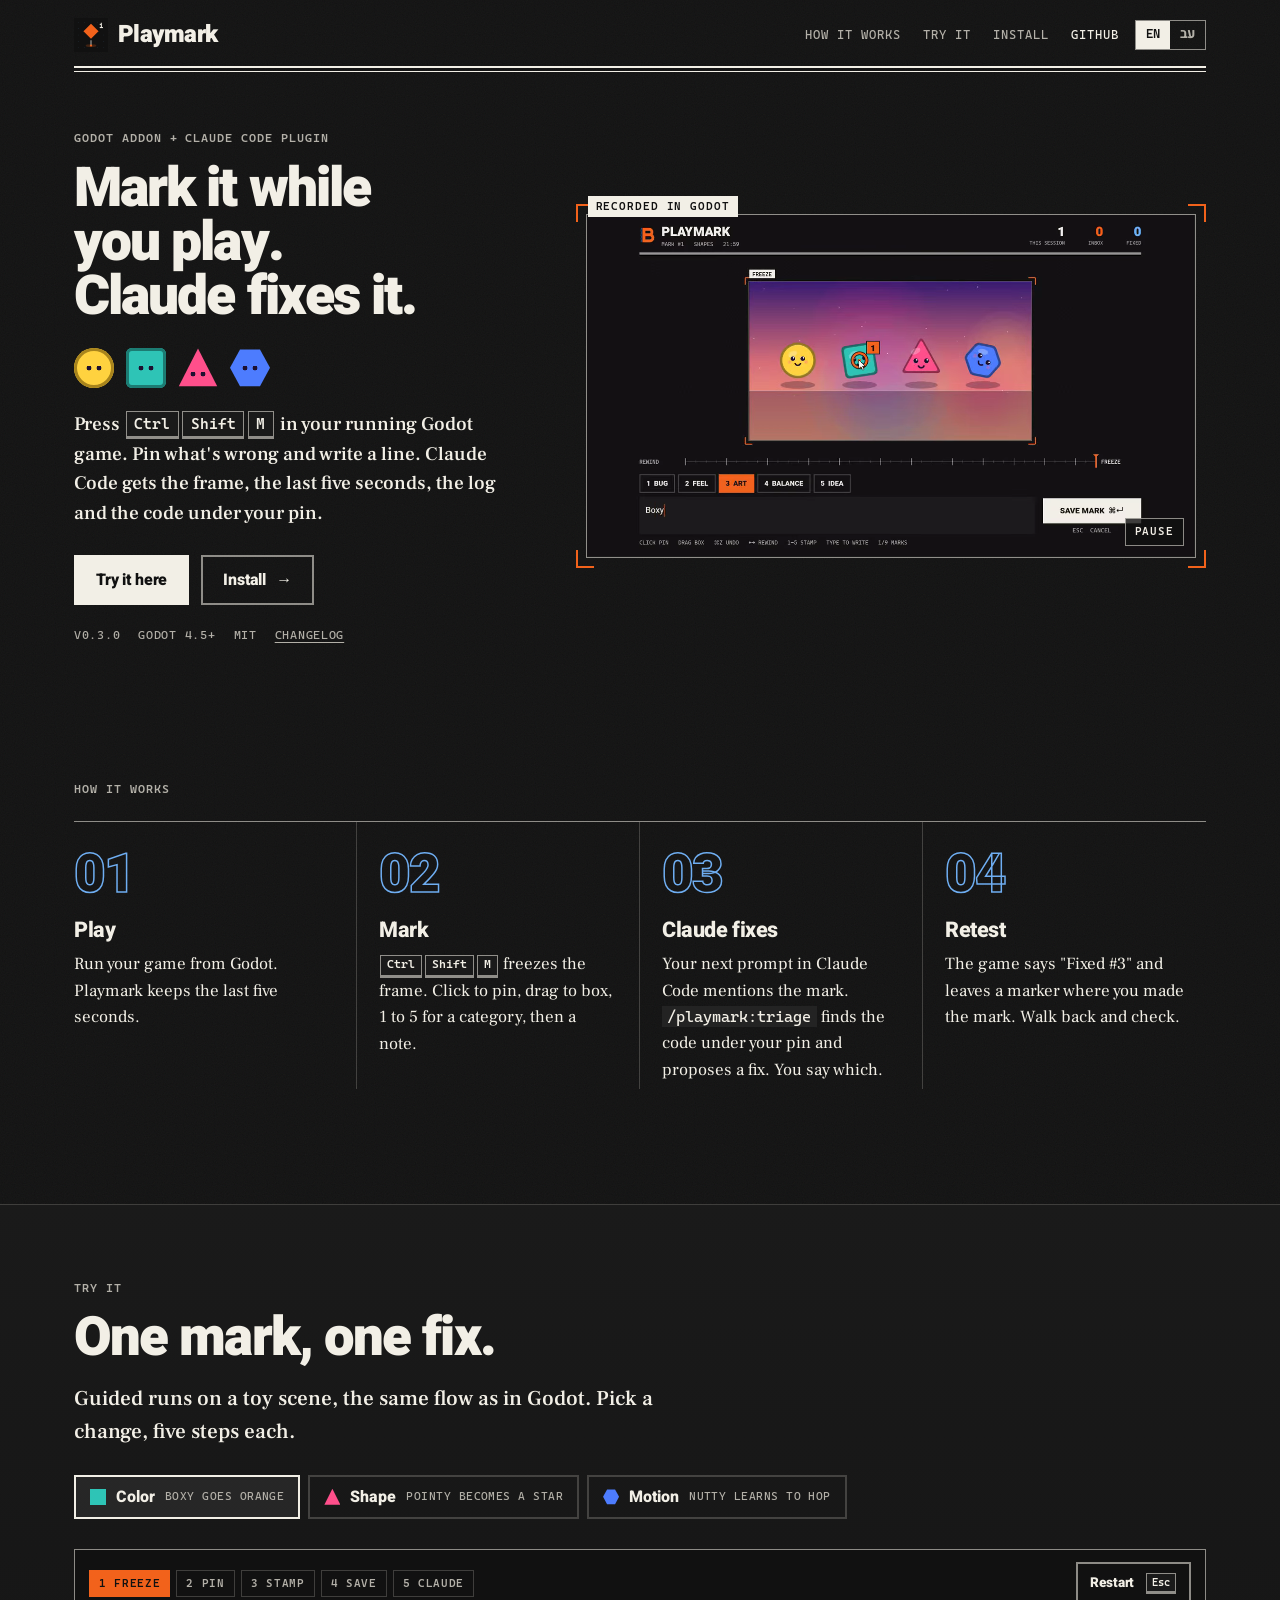
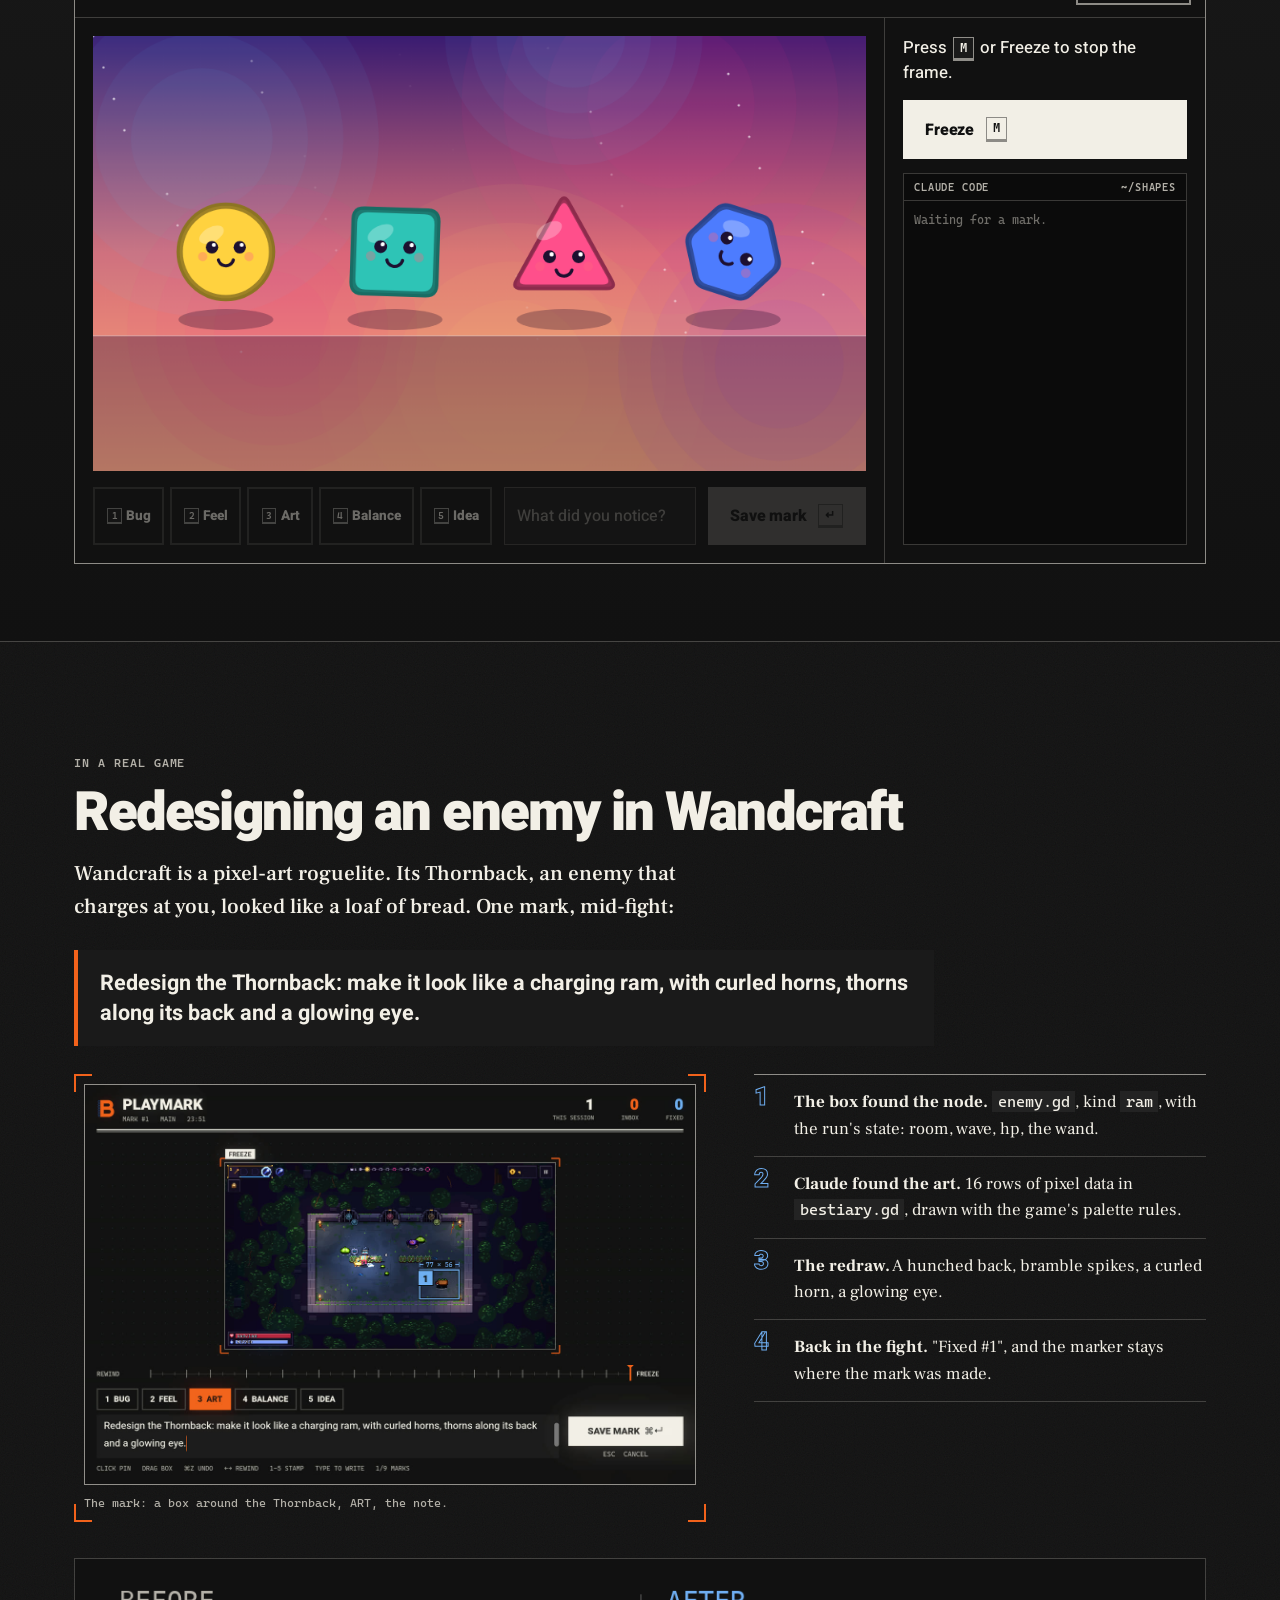
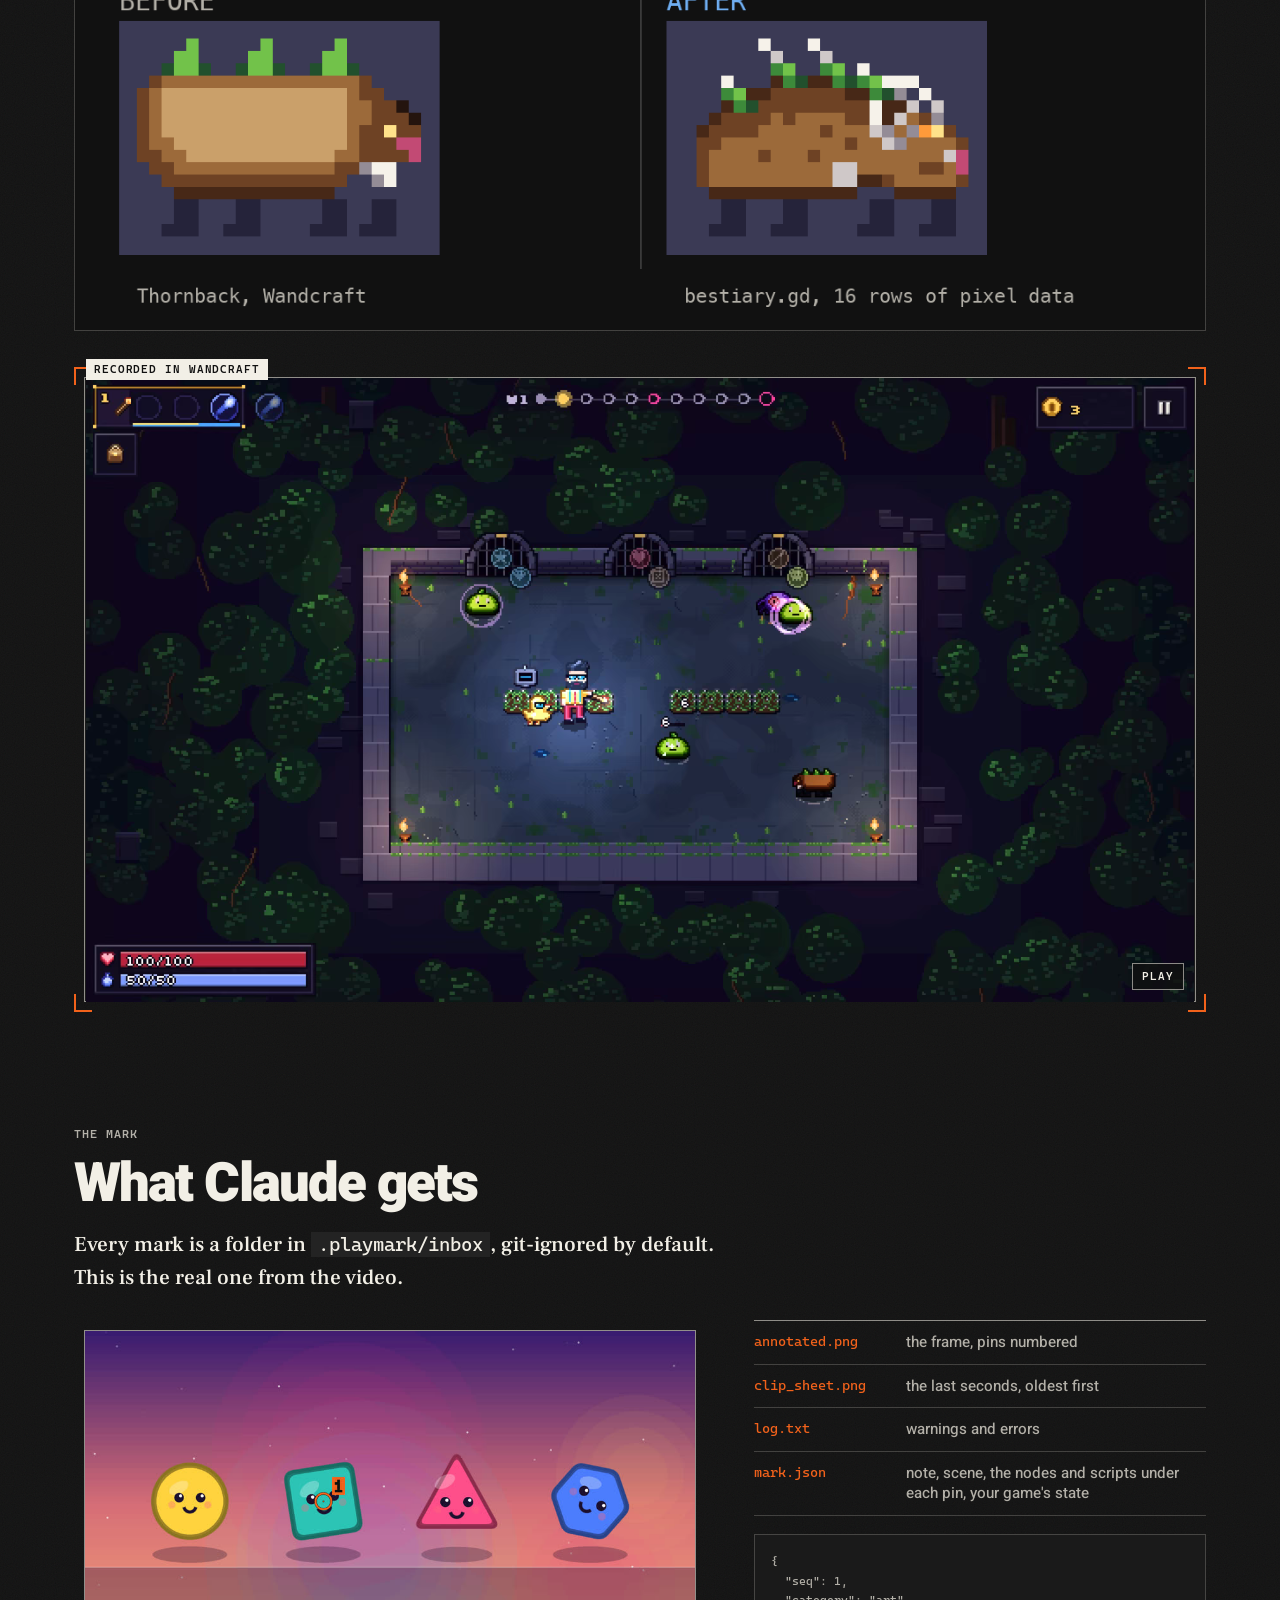
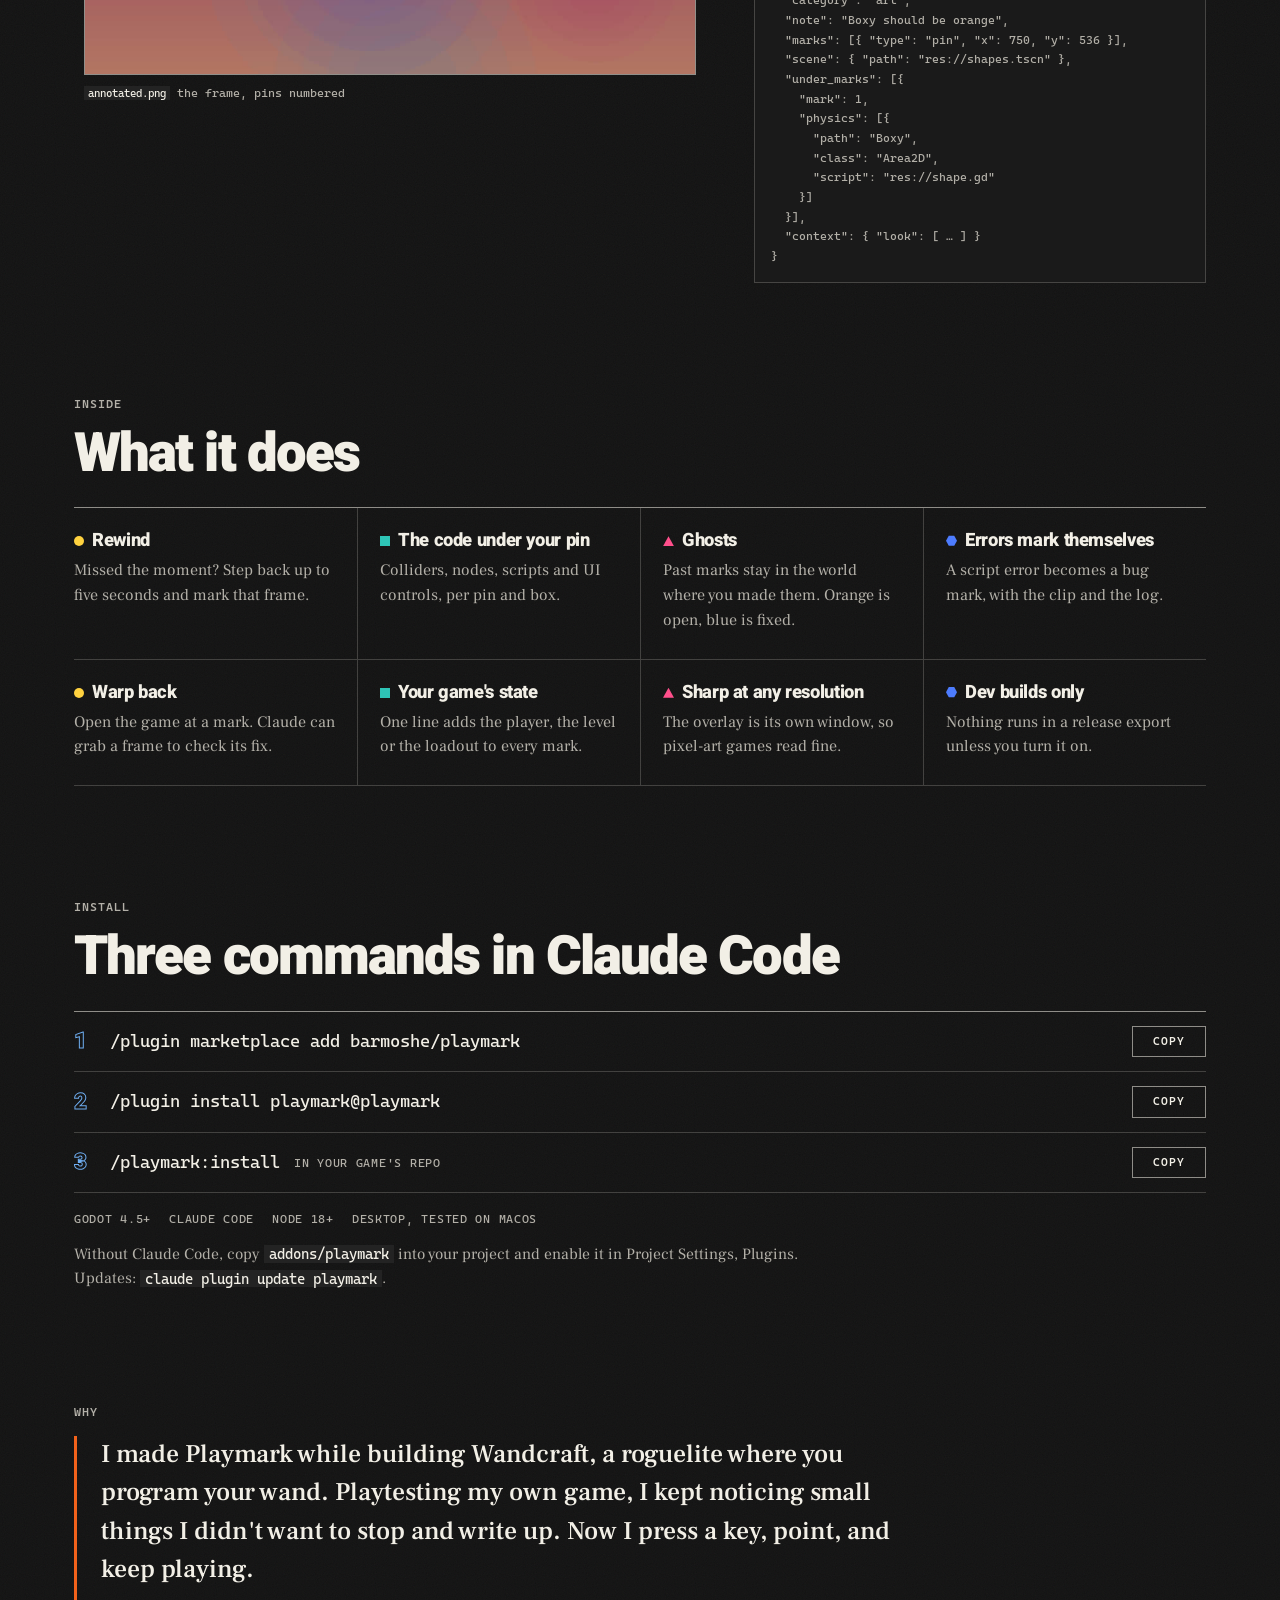
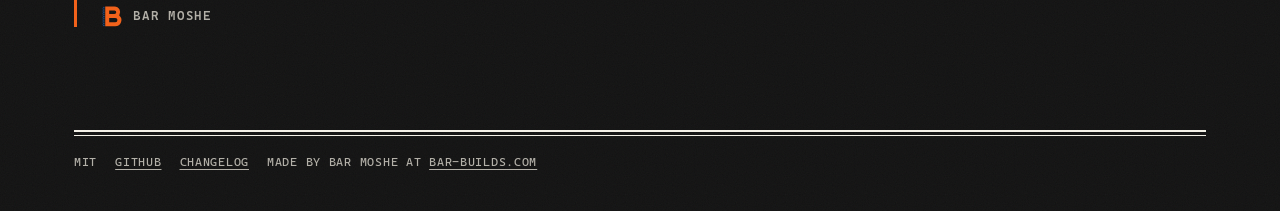
==== commit 404dc460: "The real Wandcraft example goes live (both languages); the version follows the latest release Co-Aut" ====
--- a/index.html
+++ b/index.html
@@ -65,7 +65,7 @@
           <a class="btn primary" href="#try">Try it here</a>
           <a class="btn" href="#install">Install <span aria-hidden="true">→</span></a>
         </div>
-        <p class="meta"><span>v0.2.0</span><span>Godot 4.5+</span><span>MIT</span><a href="https://github.com/barmoshe/playmark/blob/main/CHANGELOG.md">Changelog</a></p>
+        <p class="meta"><span data-version>v0.3.0</span><span>Godot 4.5+</span><span>MIT</span><a href="https://github.com/barmoshe/playmark/blob/main/CHANGELOG.md">Changelog</a></p>
       </div>
       <figure class="frame hero-video">
         <span class="tag">Recorded in Godot</span>
@@ -168,7 +168,7 @@
   </section>
 
   <!-- In a real game -->
-  <section class="real wrap" aria-labelledby="real-title" hidden>
+  <section class="real wrap" aria-labelledby="real-title">
     <p class="kicker">In a real game</p>
     <h2 id="real-title">Redesigning an enemy in Wandcraft</h2>
     <p class="deck narrow">Wandcraft is a pixel-art roguelite. Its Thornback, an enemy that charges at you, looked like a loaf of bread. One mark, mid-fight:</p>
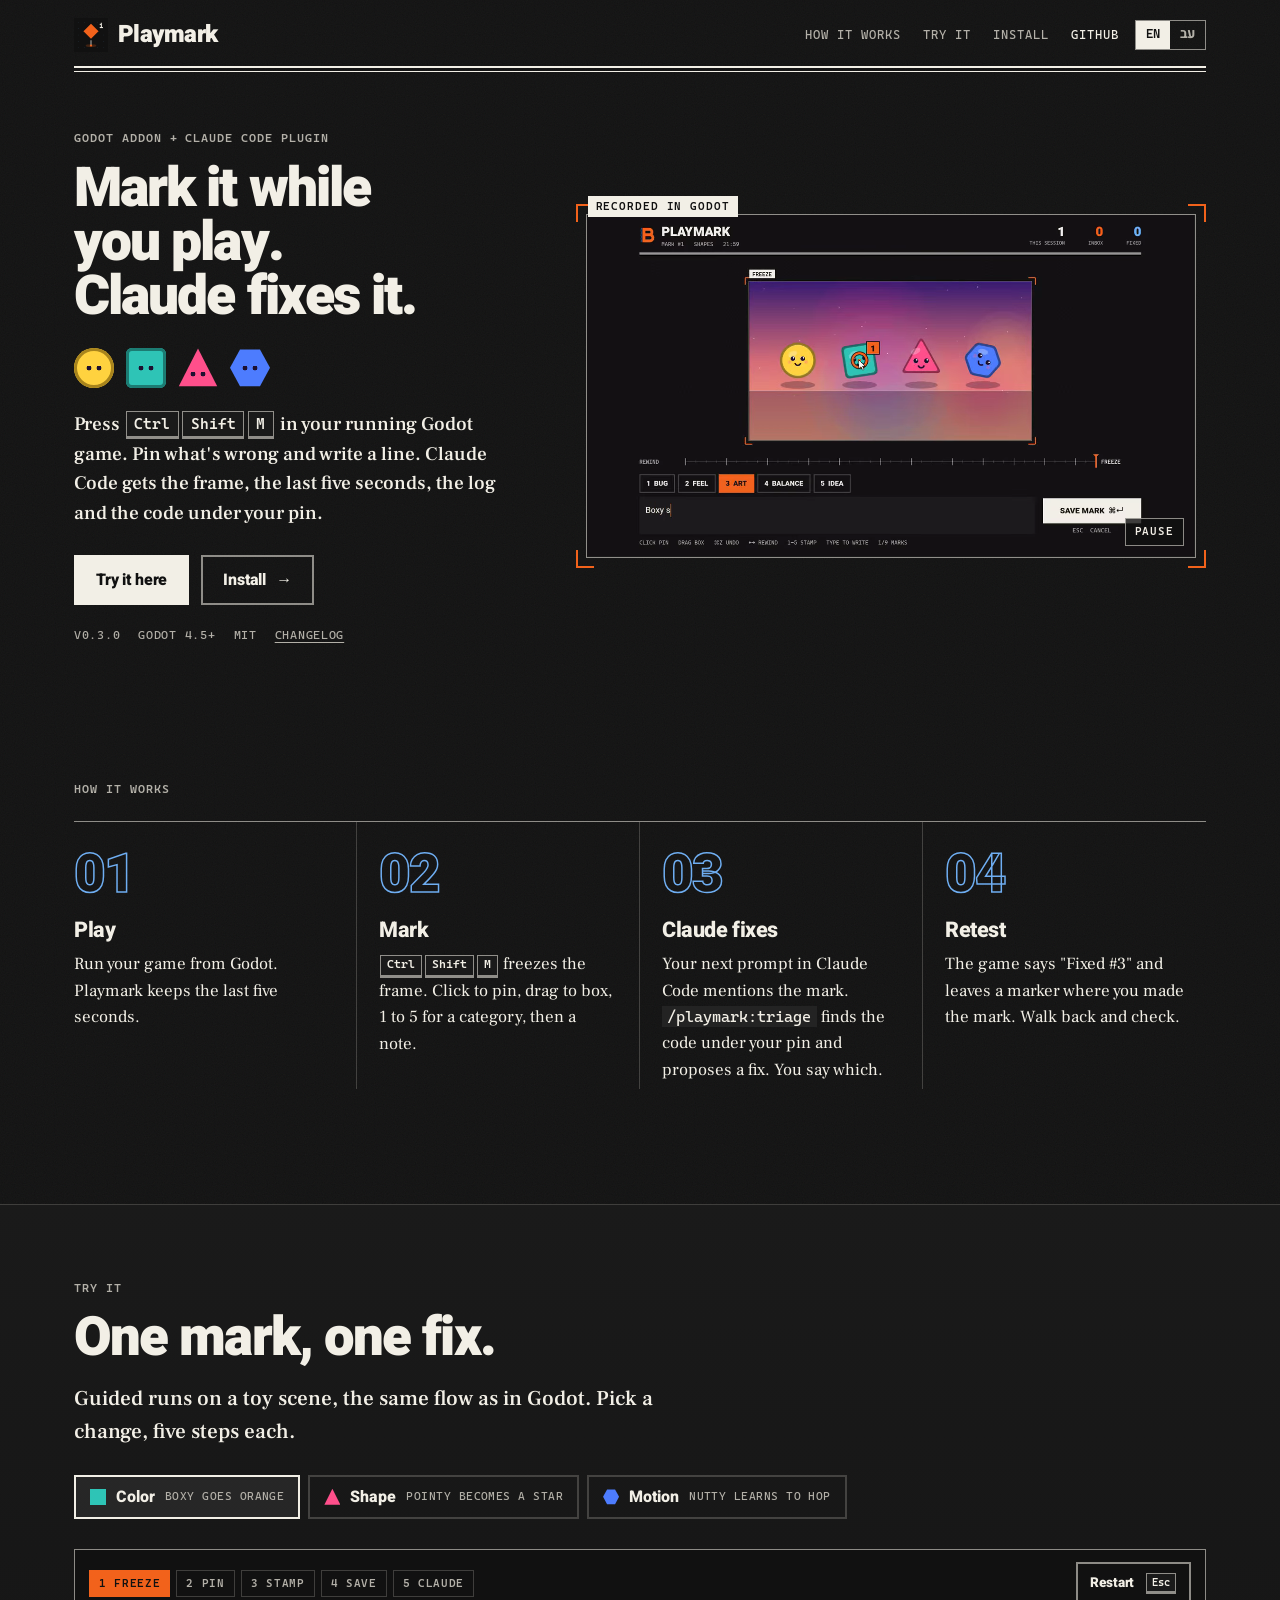
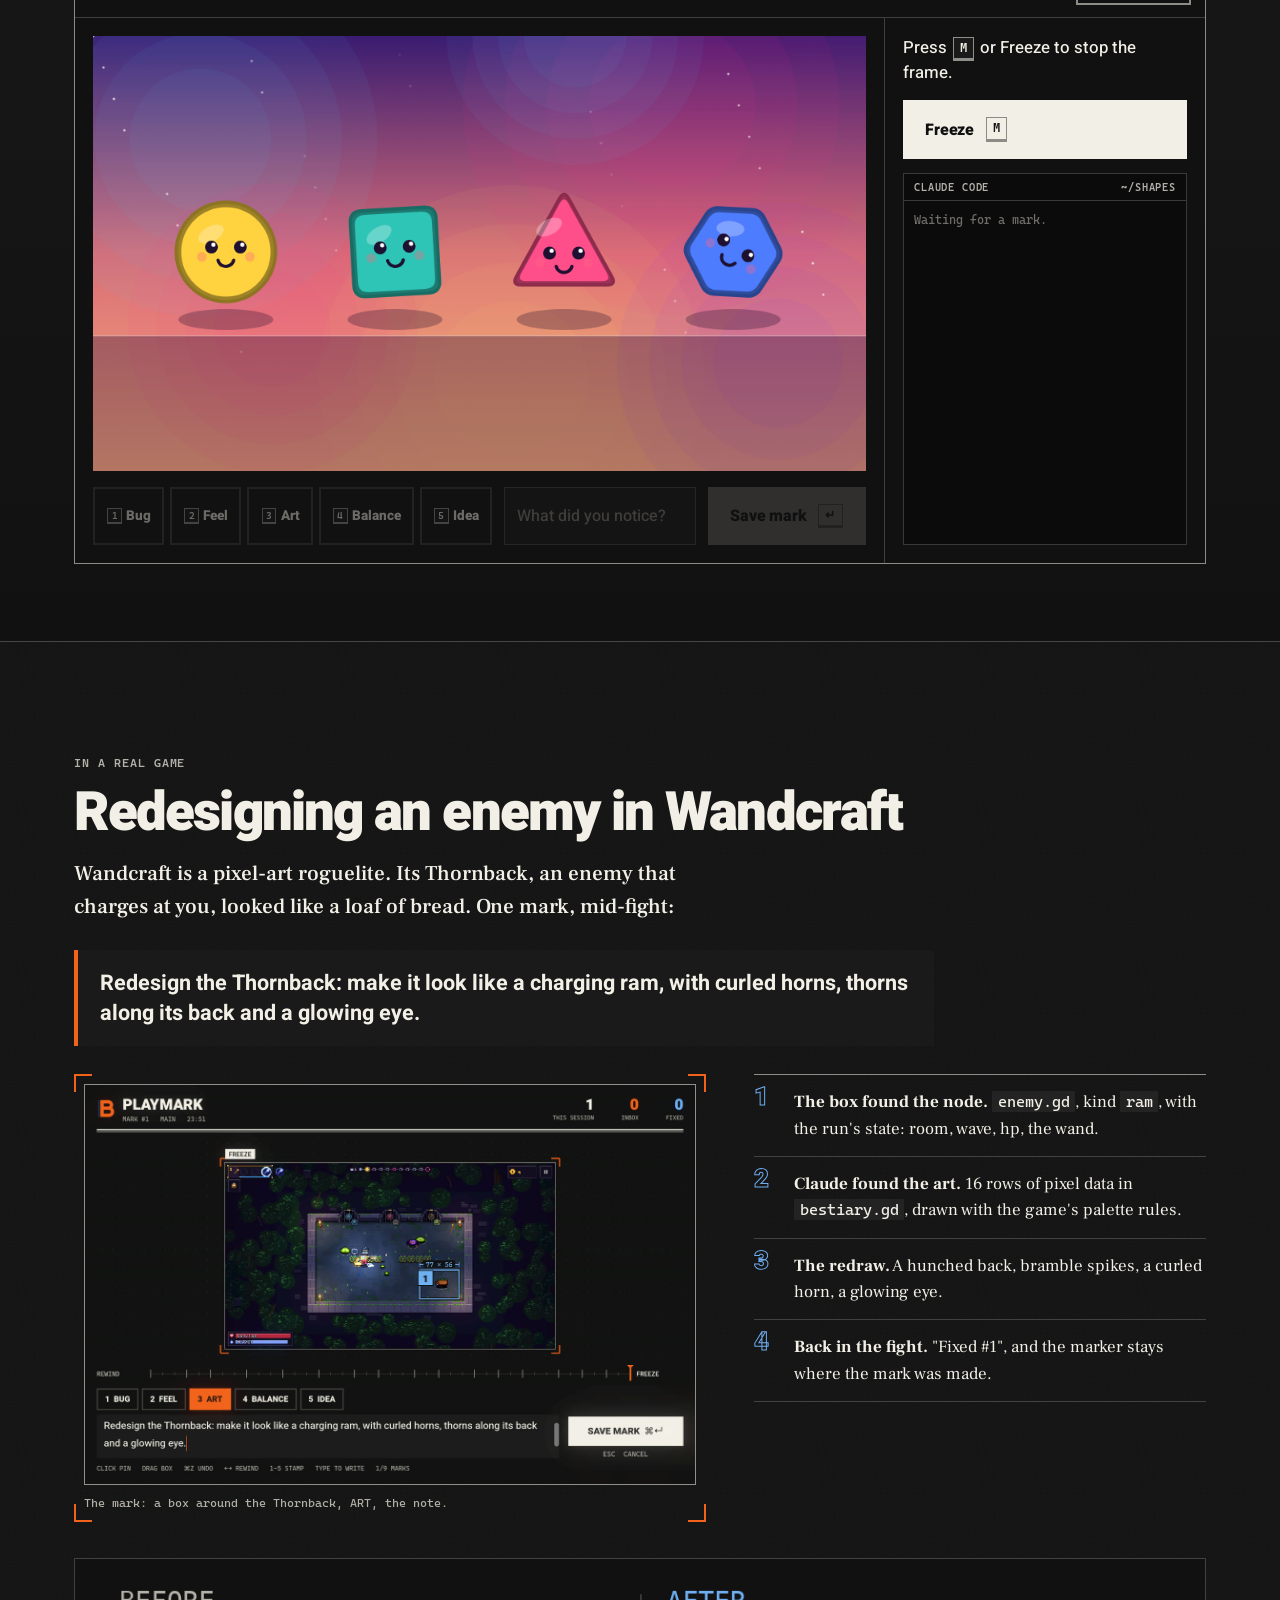
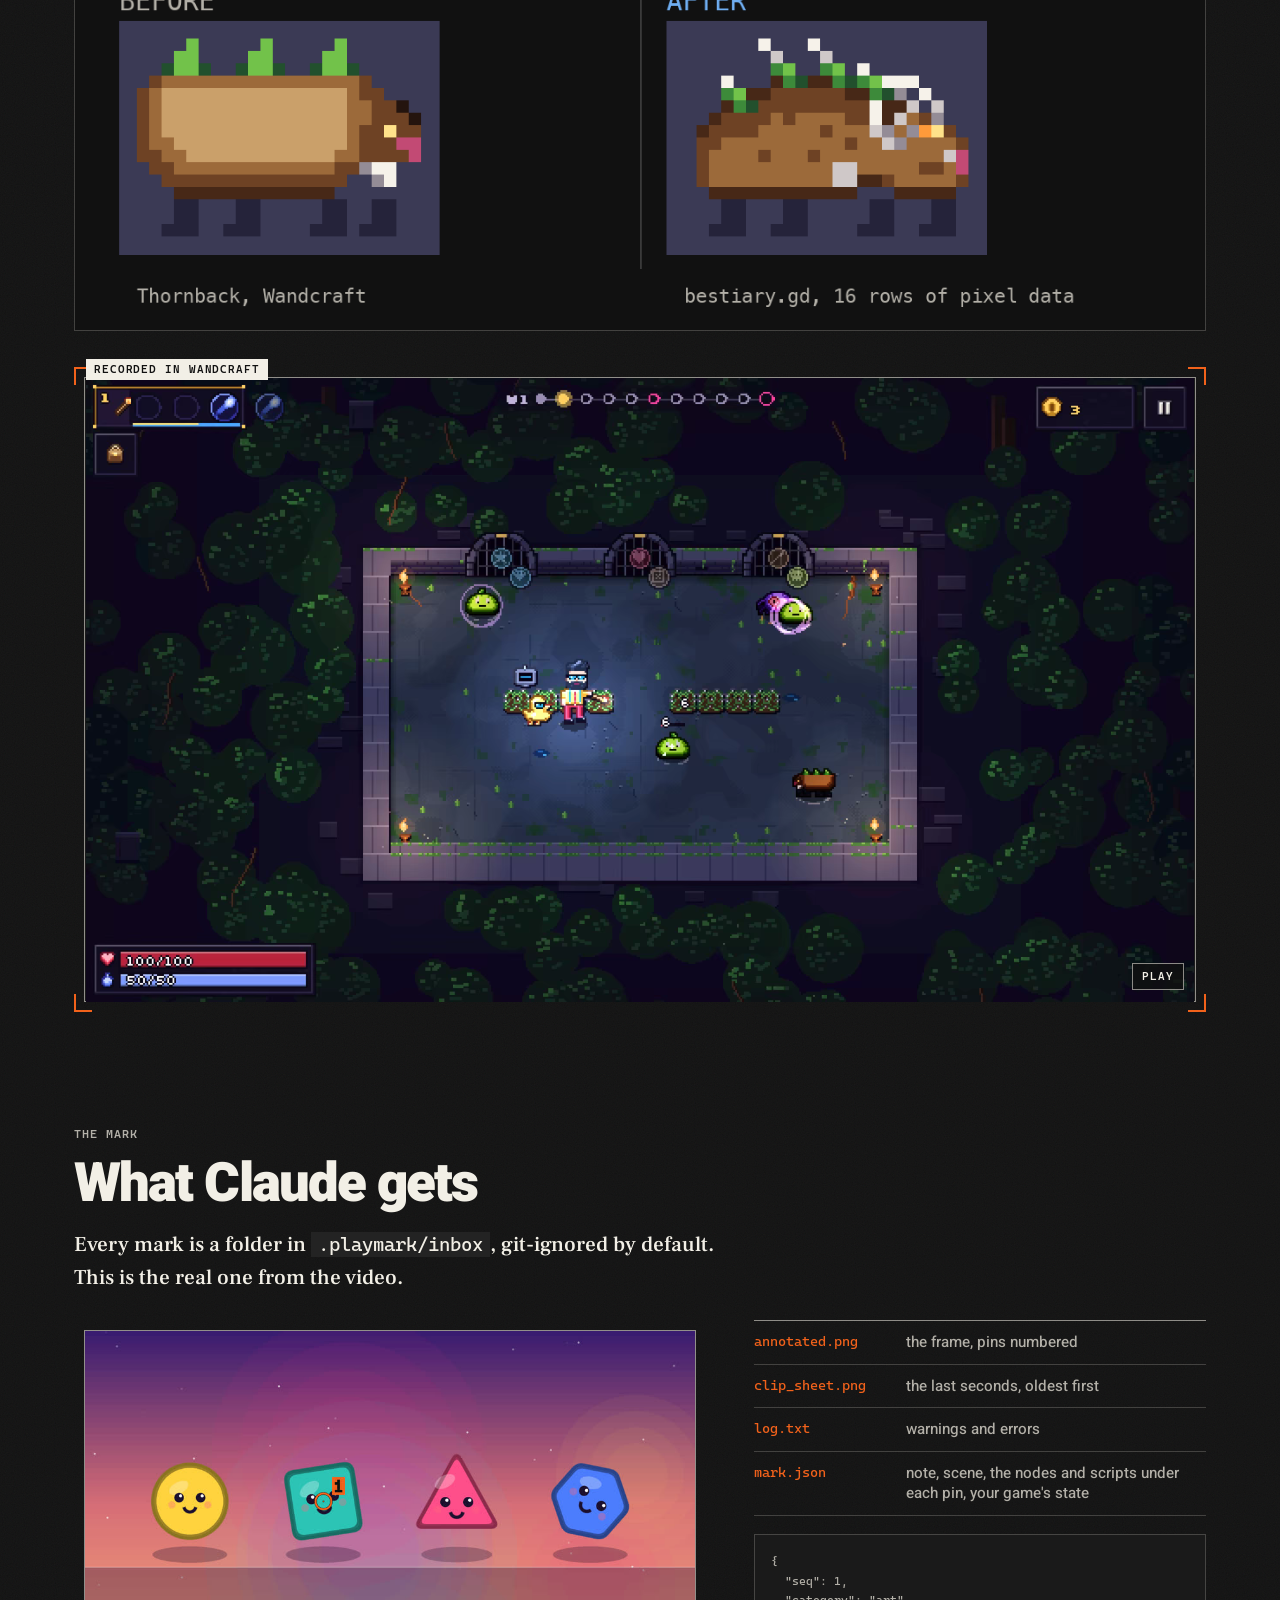
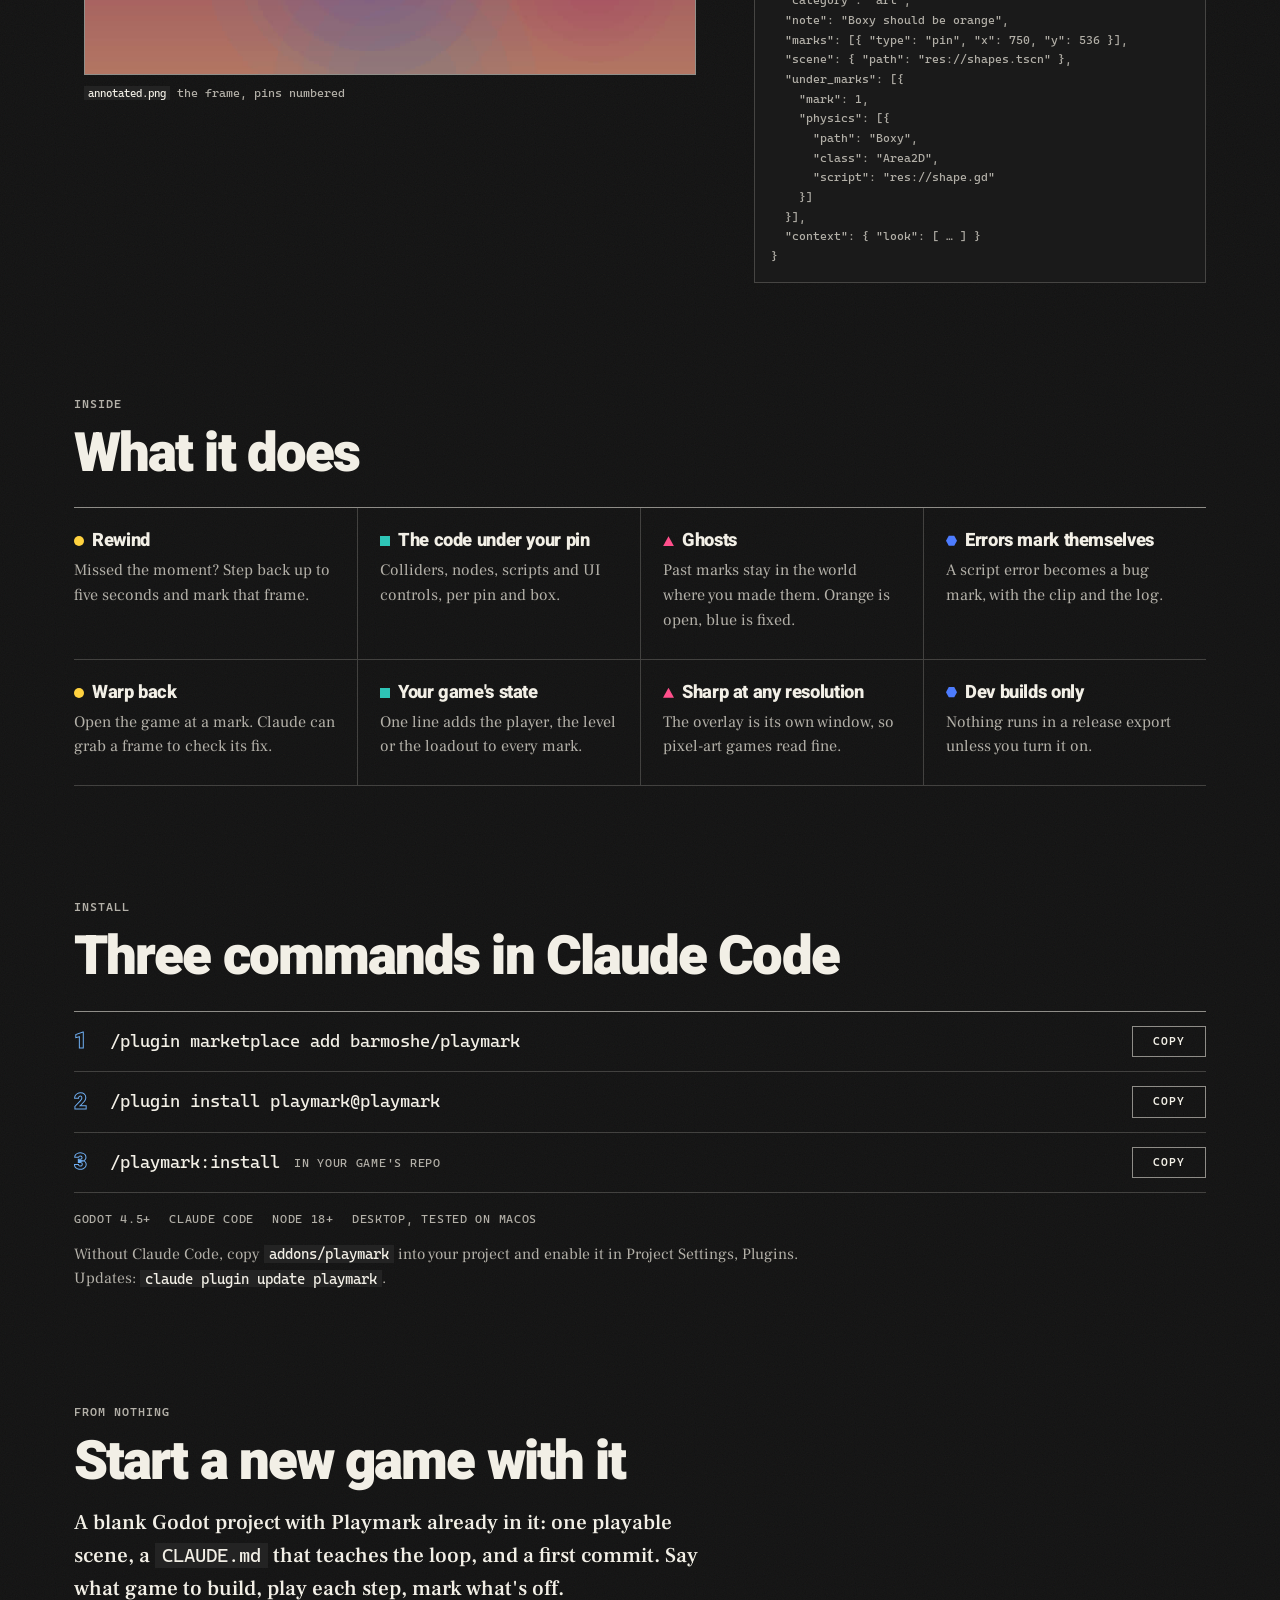
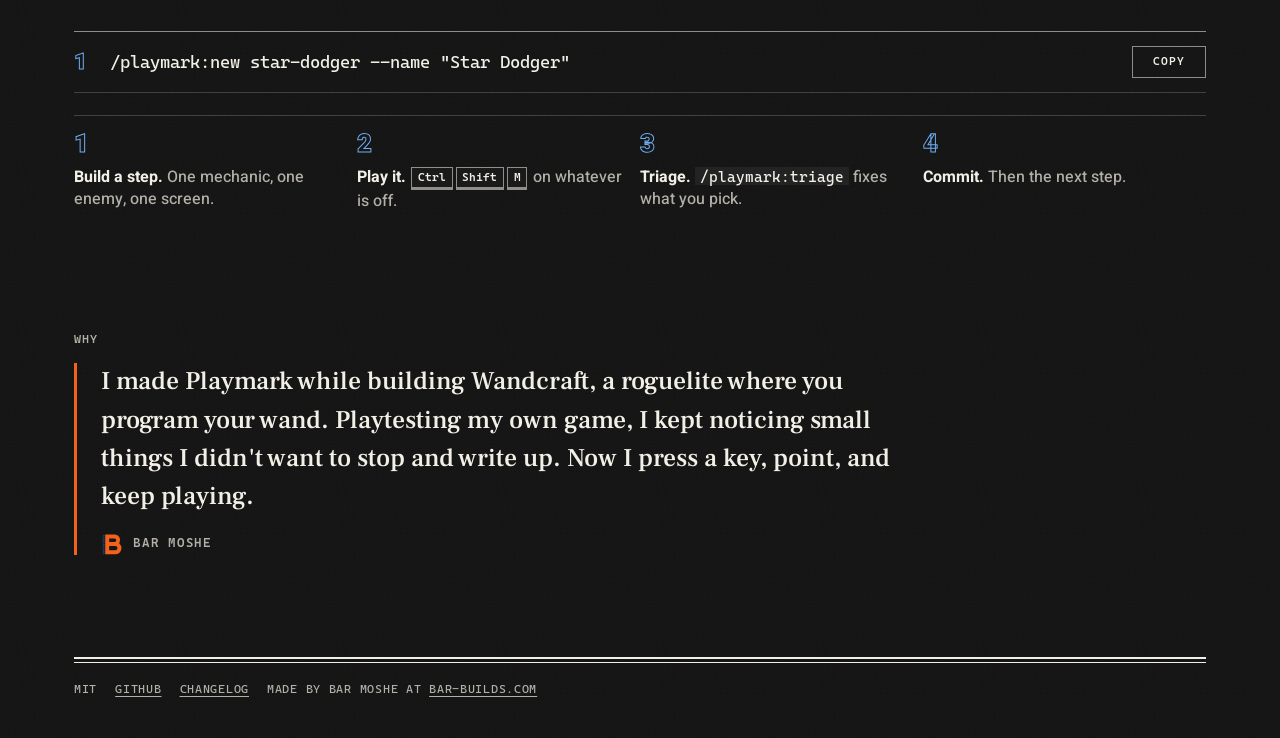
==== commit da2c3616: "Start a new game section (EN and HE): /playmark:new and the loop Co-Authored-By: Claude Opus 5.5 <no" ====
--- a/index.html
+++ b/index.html
@@ -267,6 +267,22 @@
     <p class="small-print">Without Claude Code, copy <code>addons/playmark</code> into your project and enable it in Project Settings, Plugins. Updates: <code>claude plugin update playmark</code>.</p>
   </section>
 
+  <!-- Start a new game -->
+  <section class="newgame wrap" id="new" aria-labelledby="new-title">
+    <p class="kicker">From nothing</p>
+    <h2 id="new-title">Start a new game with it</h2>
+    <p class="deck narrow">A blank Godot project with Playmark already in it: one playable scene, a <code>CLAUDE.md</code> that teaches the loop, and a first commit. Say what game to build, play each step, mark what's off.</p>
+    <ol class="cmds">
+      <li><code data-cmd>/playmark:new star-dodger --name "Star Dodger"</code><button type="button" class="copy" data-copy>Copy</button></li>
+    </ol>
+    <ol class="loop-steps">
+      <li><strong>Build a step.</strong> One mechanic, one enemy, one screen.</li>
+      <li><strong>Play it.</strong> <kbd>Ctrl</kbd><kbd>Shift</kbd><kbd>M</kbd> on whatever is off.</li>
+      <li><strong>Triage.</strong> <code>/playmark:triage</code> fixes what you pick.</li>
+      <li><strong>Commit.</strong> Then the next step.</li>
+    </ol>
+  </section>
+
   <!-- Why -->
   <section class="why wrap" aria-labelledby="why-title">
     <h2 id="why-title" class="kicker">Why</h2>
--- a/styles.css
+++ b/styles.css
@@ -400,3 +400,12 @@
   [dir="rtl"] .steps li:nth-child(n) { padding: 22px 0; border-left: 0; }
   [dir="rtl"] .feature-grid li:nth-child(n) { padding: 20px 0; border-right: 0; }
 }
+
+/* Start a new game */
+.loop-steps { list-style: none; counter-reset: ls; margin: 22px 0 0; padding: 0; display: grid; grid-template-columns: repeat(4, 1fr); gap: 0; border-top: 1px solid var(--rule); }
+.loop-steps li { counter-increment: ls; padding: 16px 18px 6px 0; font: 500 1rem/1.4 var(--display); color: var(--paper-2); }
+.loop-steps li::before { content: counter(ls); display: block; font: 900 1.6rem/1 var(--display); color: transparent; -webkit-text-stroke: 1px var(--blue); margin-bottom: 8px; }
+.loop-steps strong { color: var(--paper); }
+.loop-steps kbd { font-size: 0.72em; }
+@media (max-width: 760px) { .loop-steps { grid-template-columns: 1fr 1fr; } }
+[dir="rtl"] .loop-steps li { padding: 16px 0 6px 18px; }
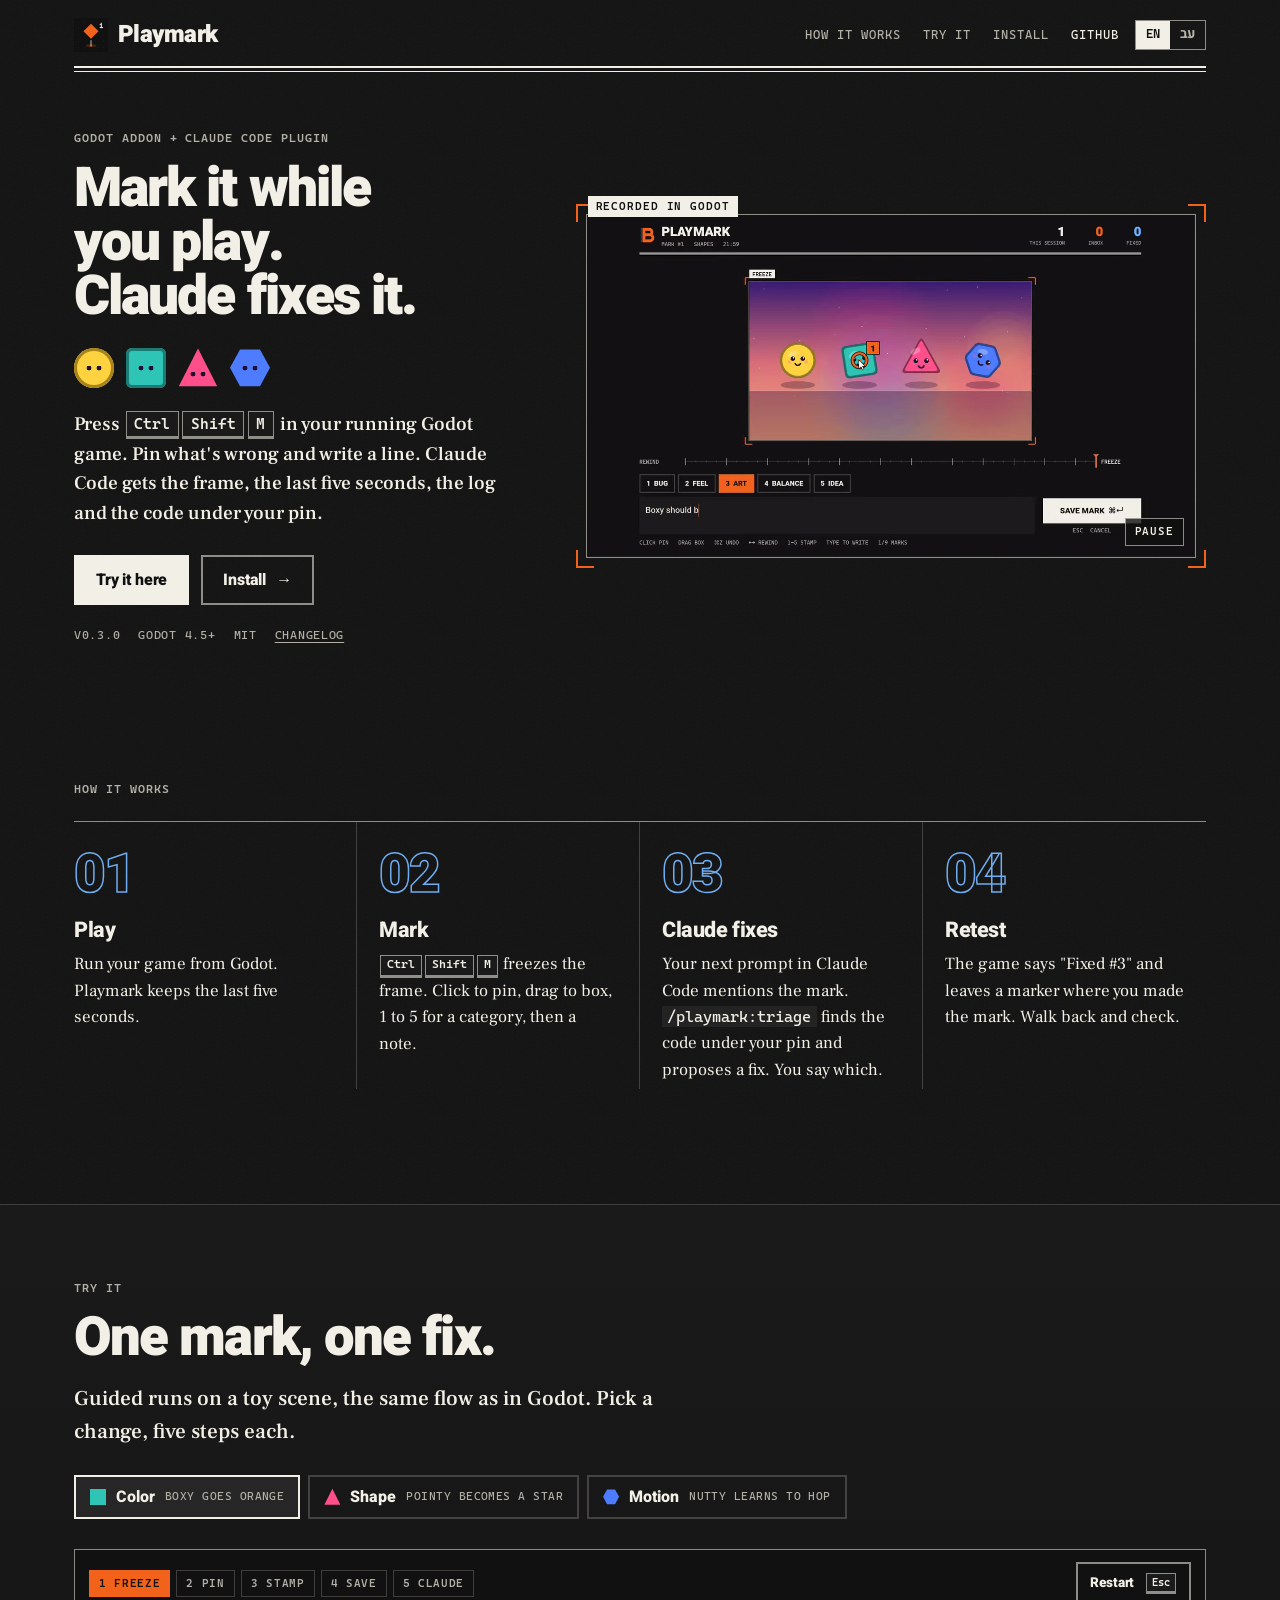
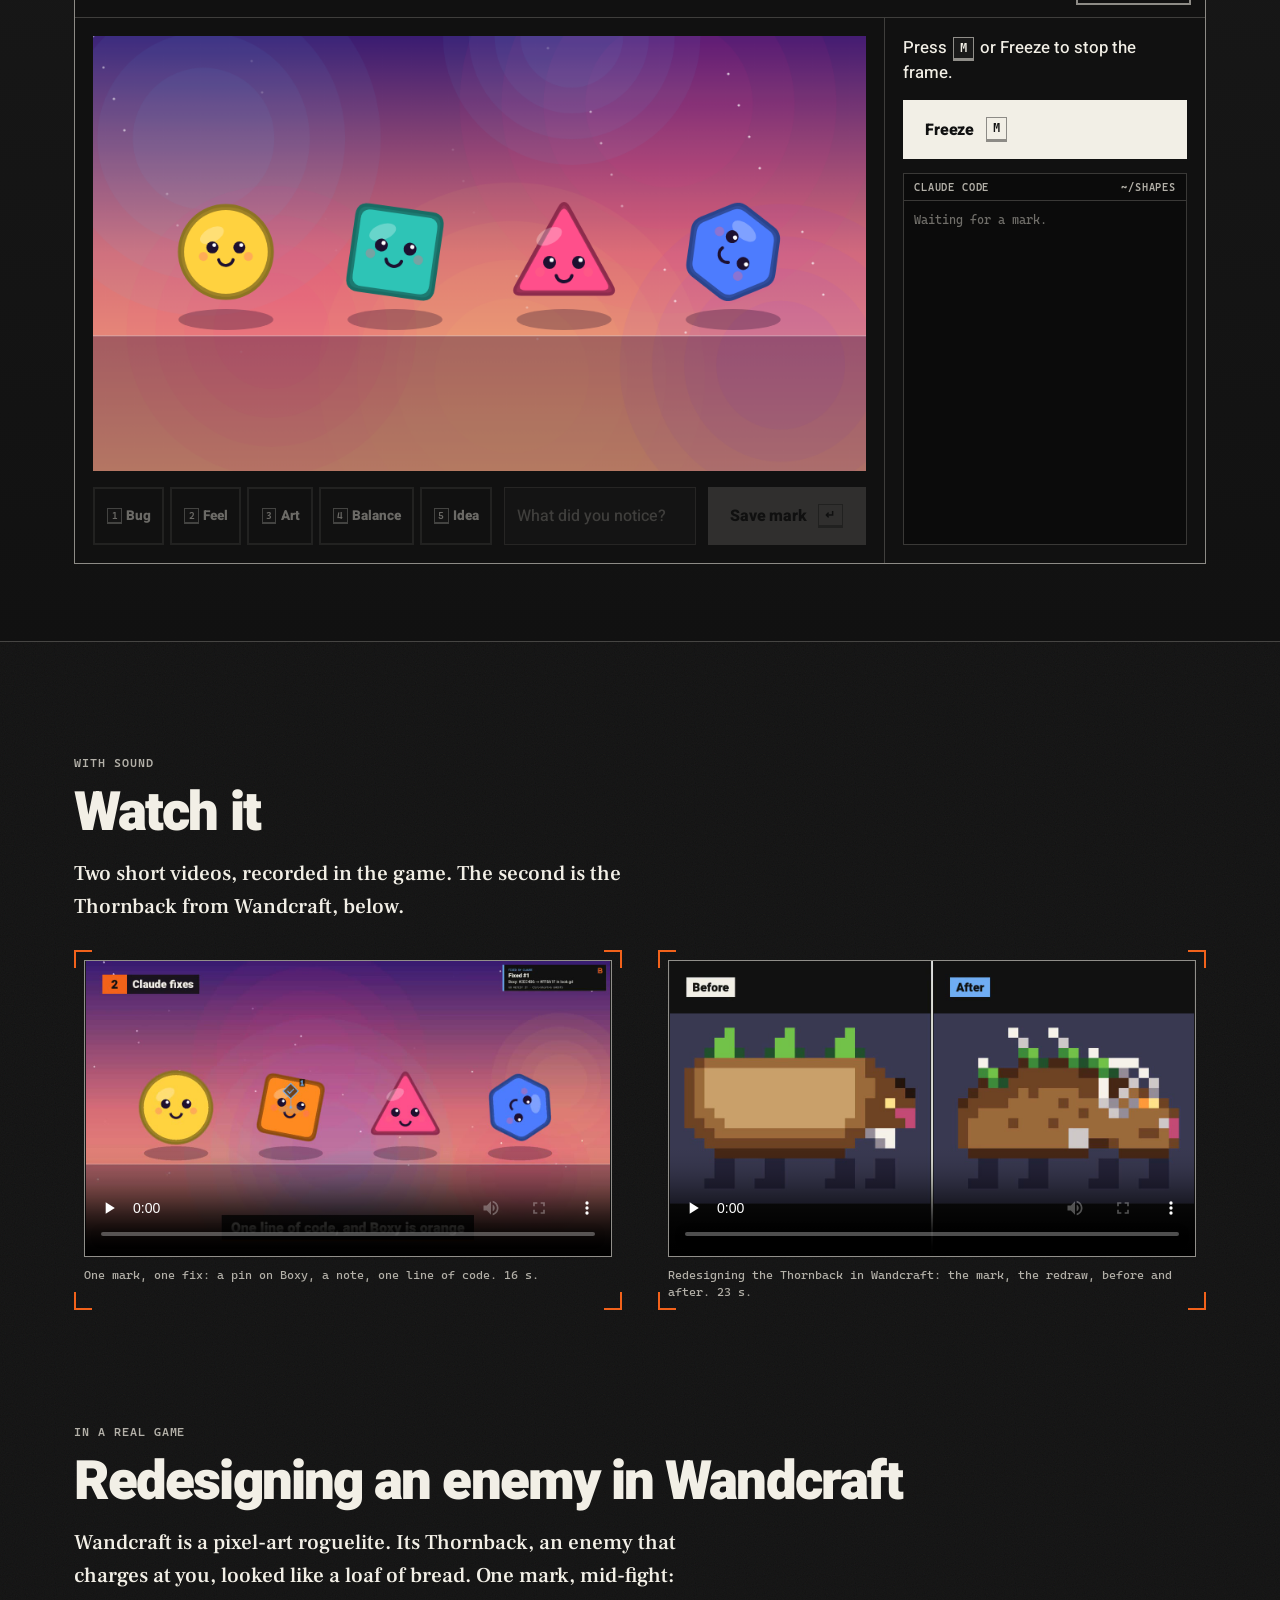
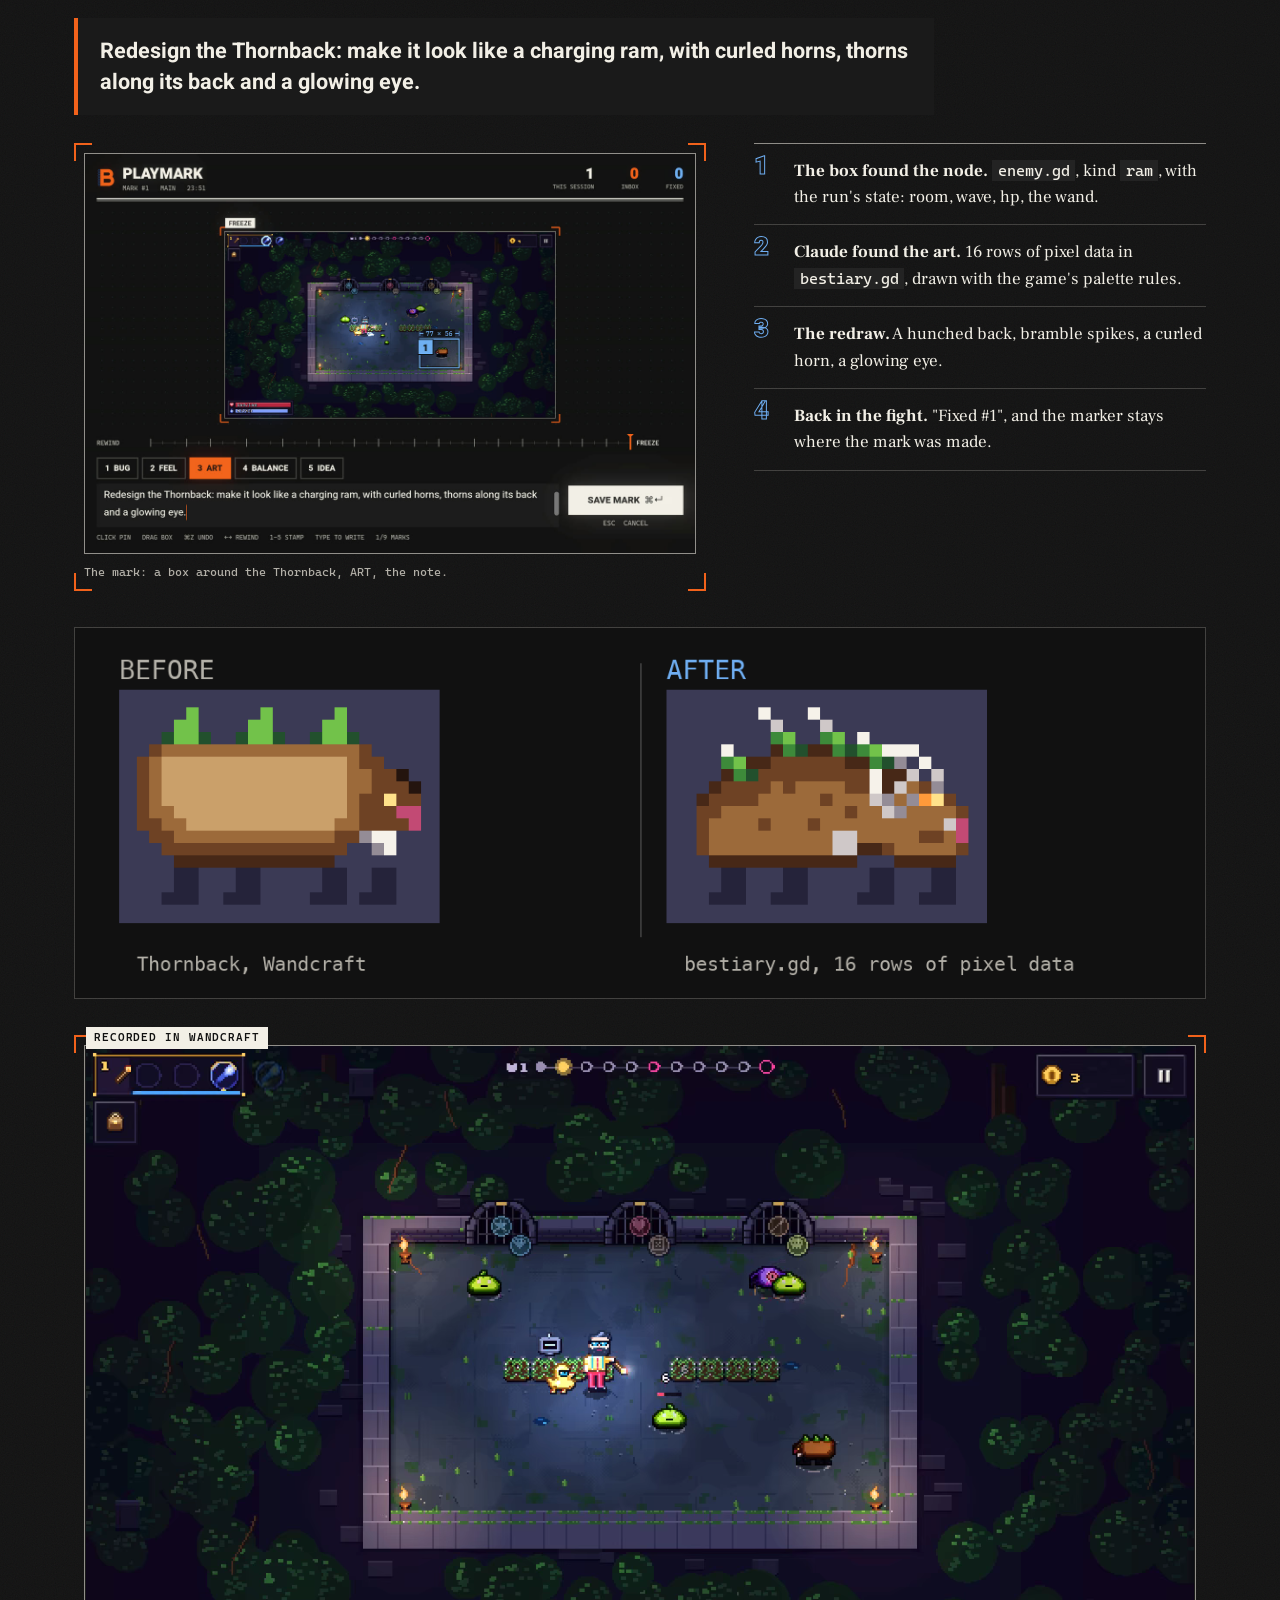
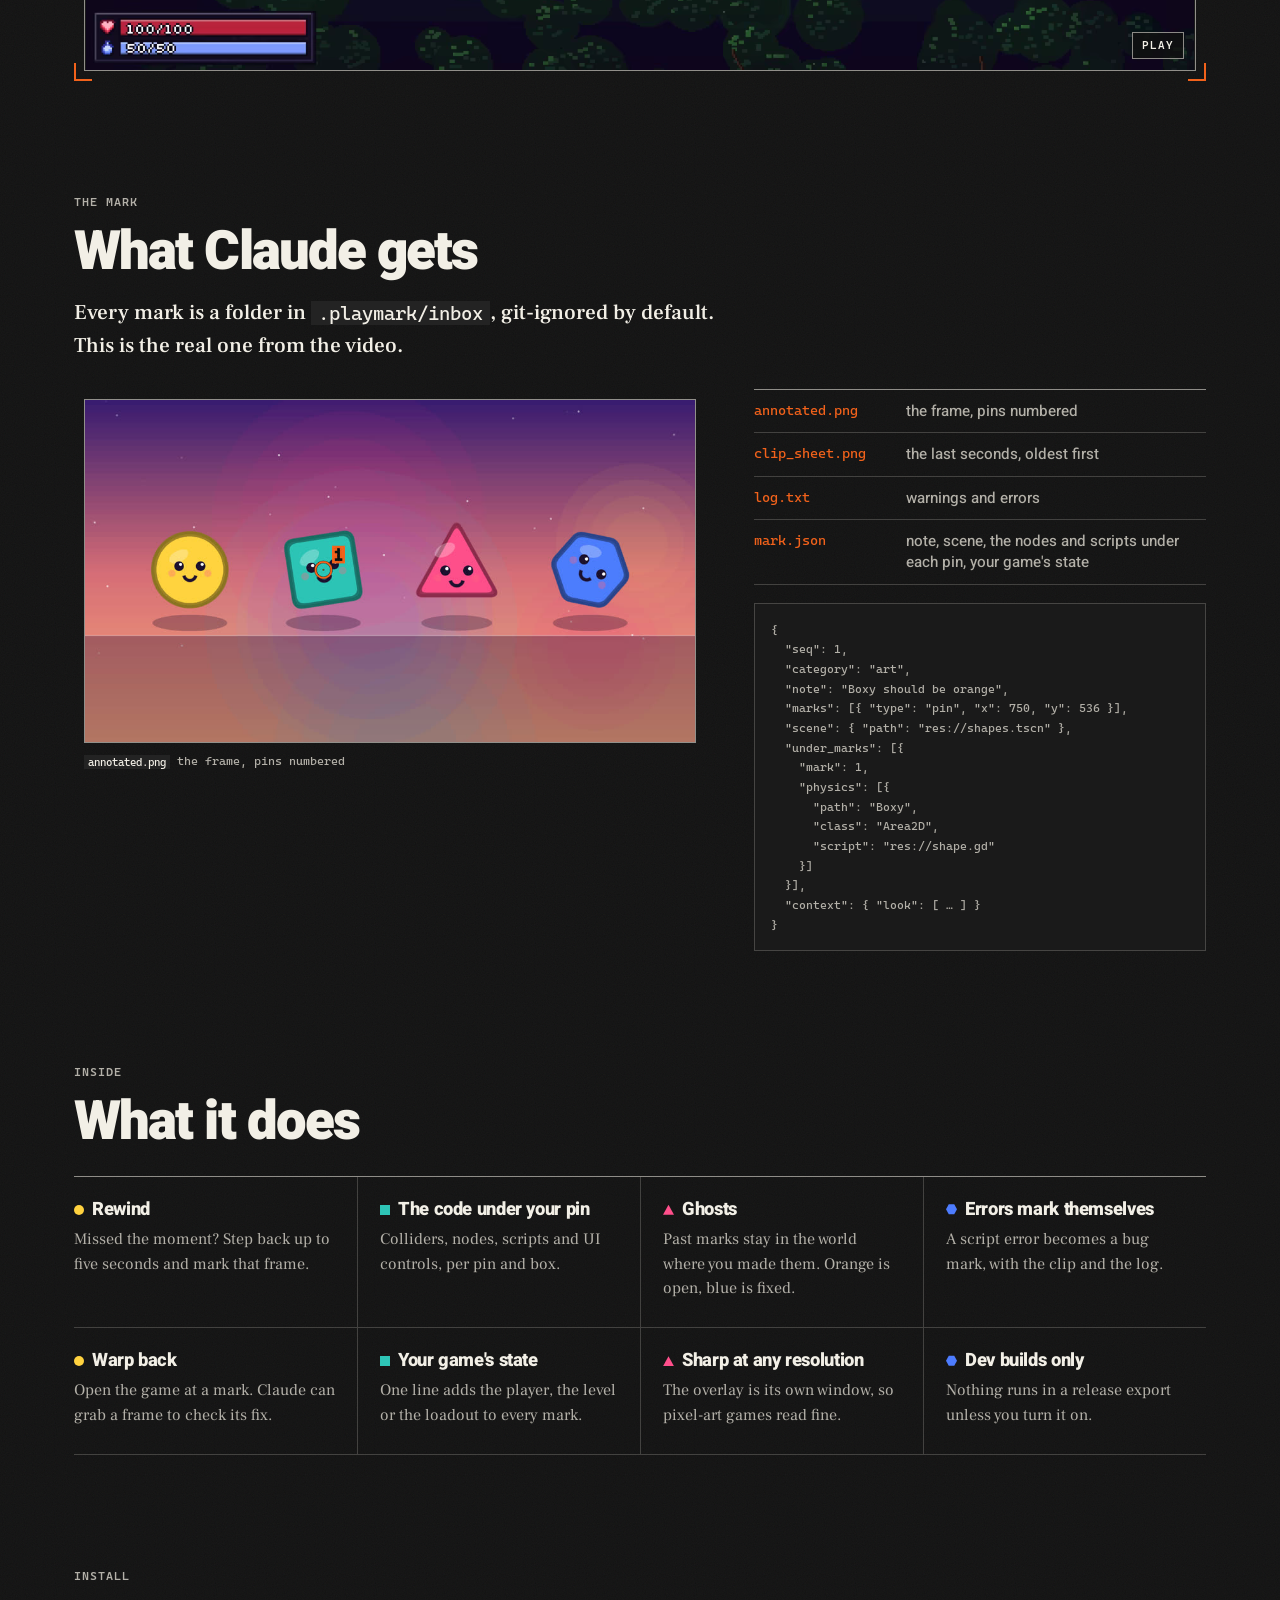
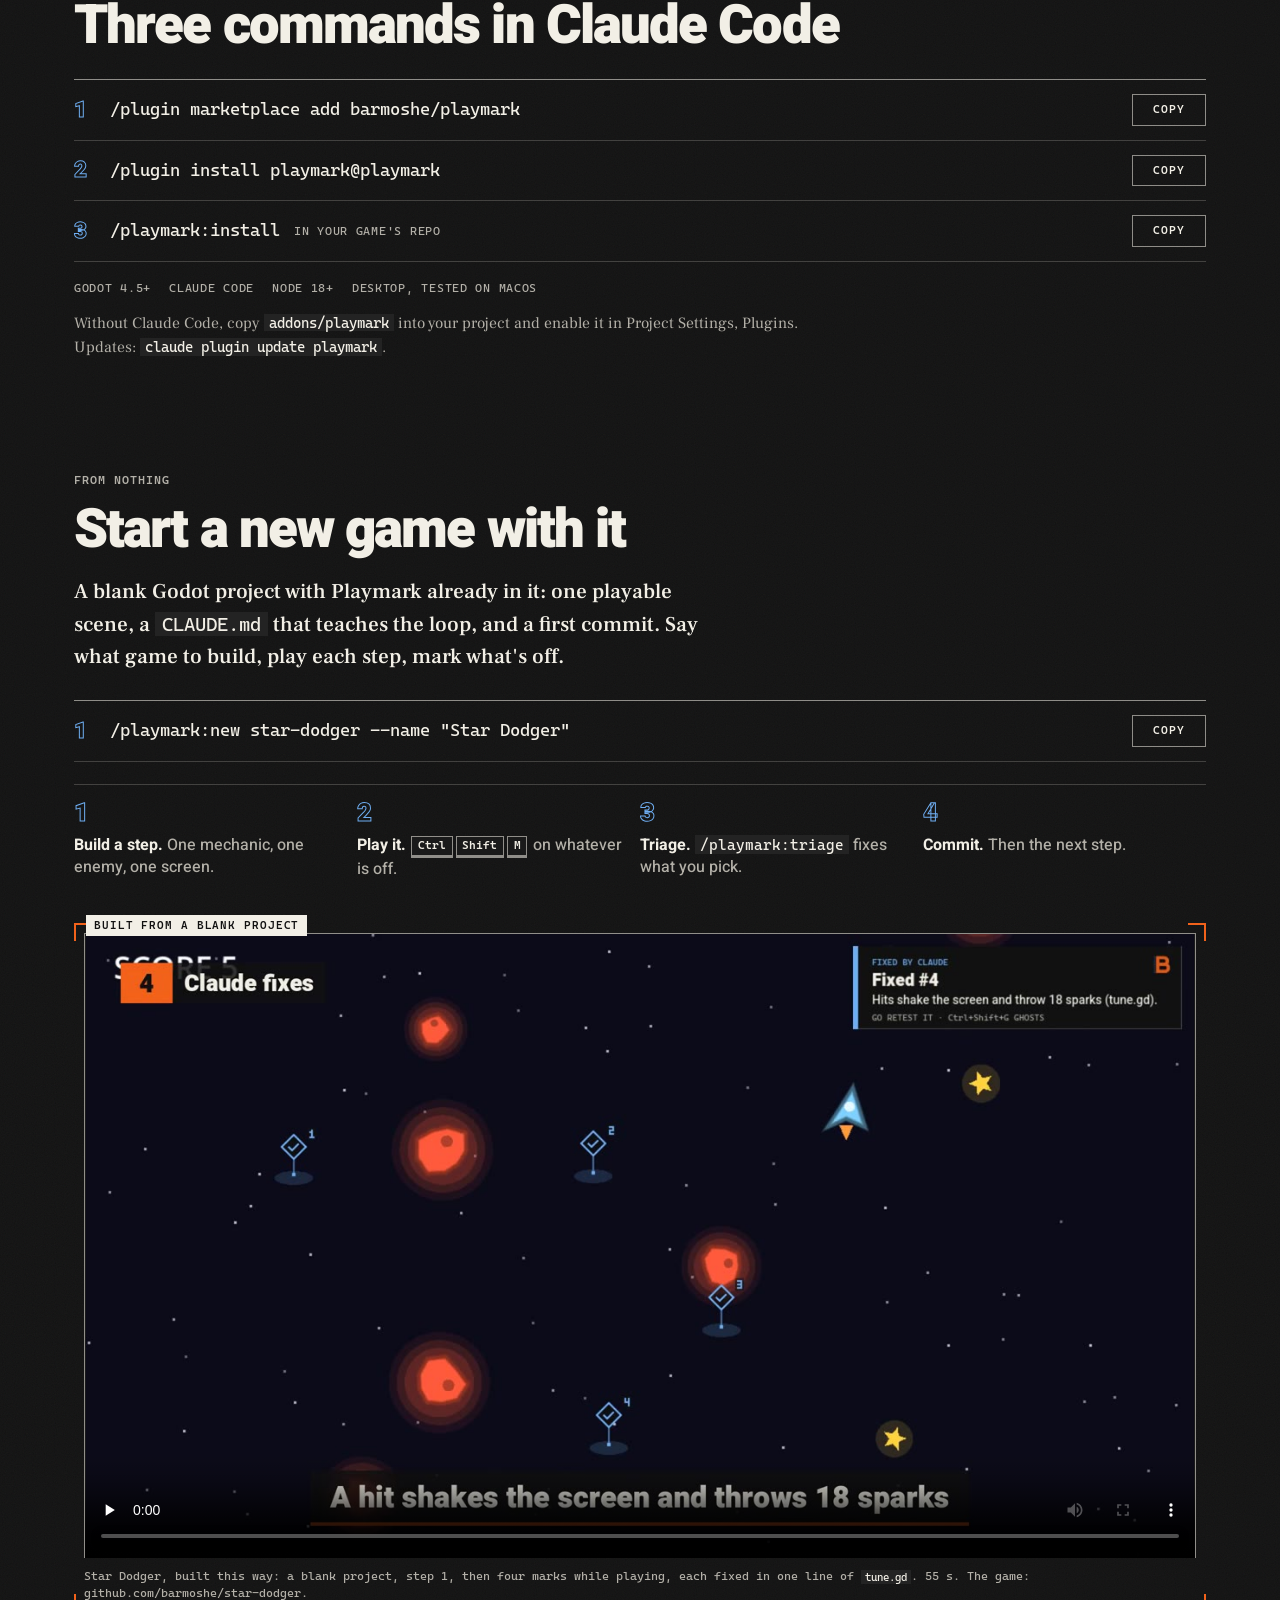
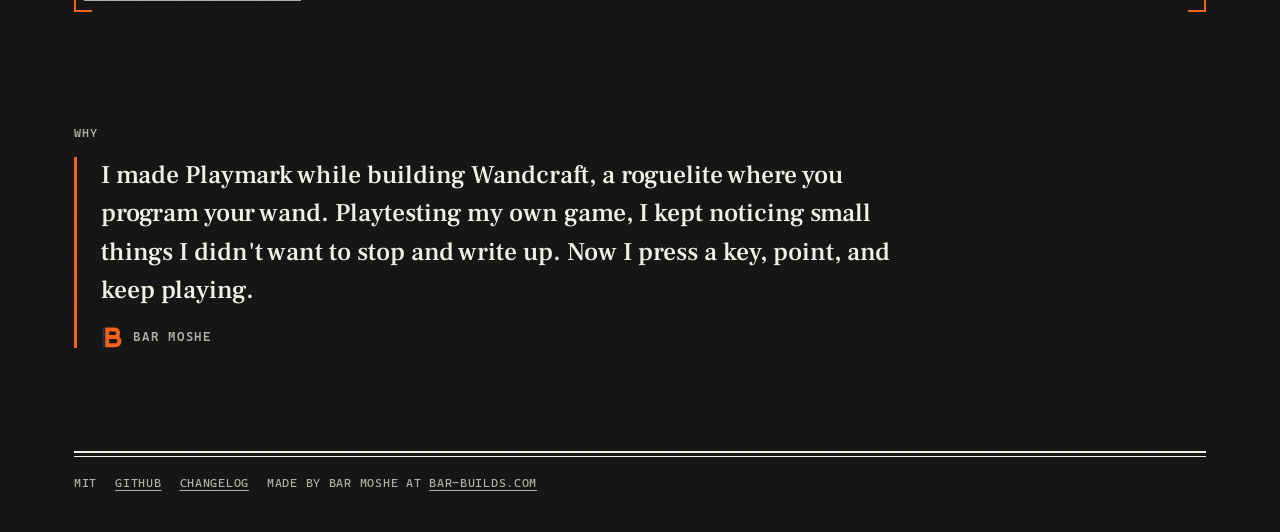
==== commit 7ce04582: "Videos with sound (EN and HE): Watch it, with the color mark and the Thornback; Star Dodger built fr" ====
--- a/index.html
+++ b/index.html
@@ -167,6 +167,31 @@
     </div>
   </section>
 
+  <!-- Watch it -->
+  <section class="watch wrap" id="watch" aria-labelledby="watch-title">
+    <p class="kicker">With sound</p>
+    <h2 id="watch-title">Watch it</h2>
+    <p class="deck narrow">Two short videos, recorded in the game. The second is the Thornback from Wandcraft, below.</p>
+    <div class="watch-grid">
+      <figure class="frame watch-video">
+        <video controls playsinline preload="none" width="1920" height="1080" poster="/media/watch-color-poster.jpg" aria-describedby="watch-1-desc">
+          <source src="/media/watch-color.mp4" type="video/mp4">
+        </video>
+        <p class="sr-only" id="watch-1-desc">Video: Boxy is pinned in the Playmark overlay with the note "Boxy should be orange", then Claude changes one line and Boxy turns orange</p>
+        <i class="crop tl"></i><i class="crop tr"></i><i class="crop bl"></i><i class="crop br"></i>
+        <figcaption>One mark, one fix: a pin on Boxy, a note, one line of code. 16 s.</figcaption>
+      </figure>
+      <figure class="frame watch-video">
+        <video controls playsinline preload="none" width="1920" height="1080" poster="/media/watch-thornback-poster.jpg" aria-describedby="watch-2-desc">
+          <source src="/media/watch-thornback.mp4" type="video/mp4">
+        </video>
+        <p class="sr-only" id="watch-2-desc">Video: a box around the Thornback in a Wandcraft fight with the note asking for a charging ram, then the redrawn Thornback and a before and after</p>
+        <i class="crop tl"></i><i class="crop tr"></i><i class="crop bl"></i><i class="crop br"></i>
+        <figcaption>Redesigning the Thornback in Wandcraft: the mark, the redraw, before and after. 23 s.</figcaption>
+      </figure>
+    </div>
+  </section>
+
   <!-- In a real game -->
   <section class="real wrap" aria-labelledby="real-title">
     <p class="kicker">In a real game</p>
@@ -281,6 +306,15 @@
       <li><strong>Triage.</strong> <code>/playmark:triage</code> fixes what you pick.</li>
       <li><strong>Commit.</strong> Then the next step.</li>
     </ol>
+    <figure class="frame newgame-video">
+      <span class="tag">Built from a blank project</span>
+      <video controls playsinline preload="none" width="1920" height="1080" poster="/media/star-dodger-poster.jpg" aria-describedby="star-dodger-desc">
+        <source src="/media/star-dodger.mp4" type="video/mp4">
+      </video>
+      <p class="sr-only" id="star-dodger-desc">Video: a blank Godot project, the first playable Star Dodger, then four marks (red meteors, a gliding ship, meteors that speed up with the score, shake and sparks on a hit), each followed by its fix</p>
+      <i class="crop tl"></i><i class="crop tr"></i><i class="crop bl"></i><i class="crop br"></i>
+      <figcaption>Star Dodger, built this way: a blank project, step 1, then four marks while playing, each fixed in one line of <code>tune.gd</code>. 55 s. The game: <a href="https://github.com/barmoshe/star-dodger">github.com/barmoshe/star-dodger</a>.</figcaption>
+    </figure>
   </section>
 
   <!-- Why -->
--- a/styles.css
+++ b/styles.css
@@ -409,3 +409,10 @@
 .loop-steps kbd { font-size: 0.72em; }
 @media (max-width: 760px) { .loop-steps { grid-template-columns: 1fr 1fr; } }
 [dir="rtl"] .loop-steps li { padding: 16px 0 6px 18px; }
+
+/* Watch it: the videos with sound, with the player's own controls */
+.watch-grid { display: grid; grid-template-columns: 1fr 1fr; gap: clamp(20px, 3vw, 36px); }
+.watch-grid > * { min-width: 0; }
+@media (max-width: 900px) { .watch-grid { grid-template-columns: 1fr; } }
+.watch figcaption, .newgame-video figcaption { font: 400 0.75rem/1.4 var(--mono); color: var(--paper-2); margin-top: 10px; }
+.newgame-video { margin-top: 36px; }
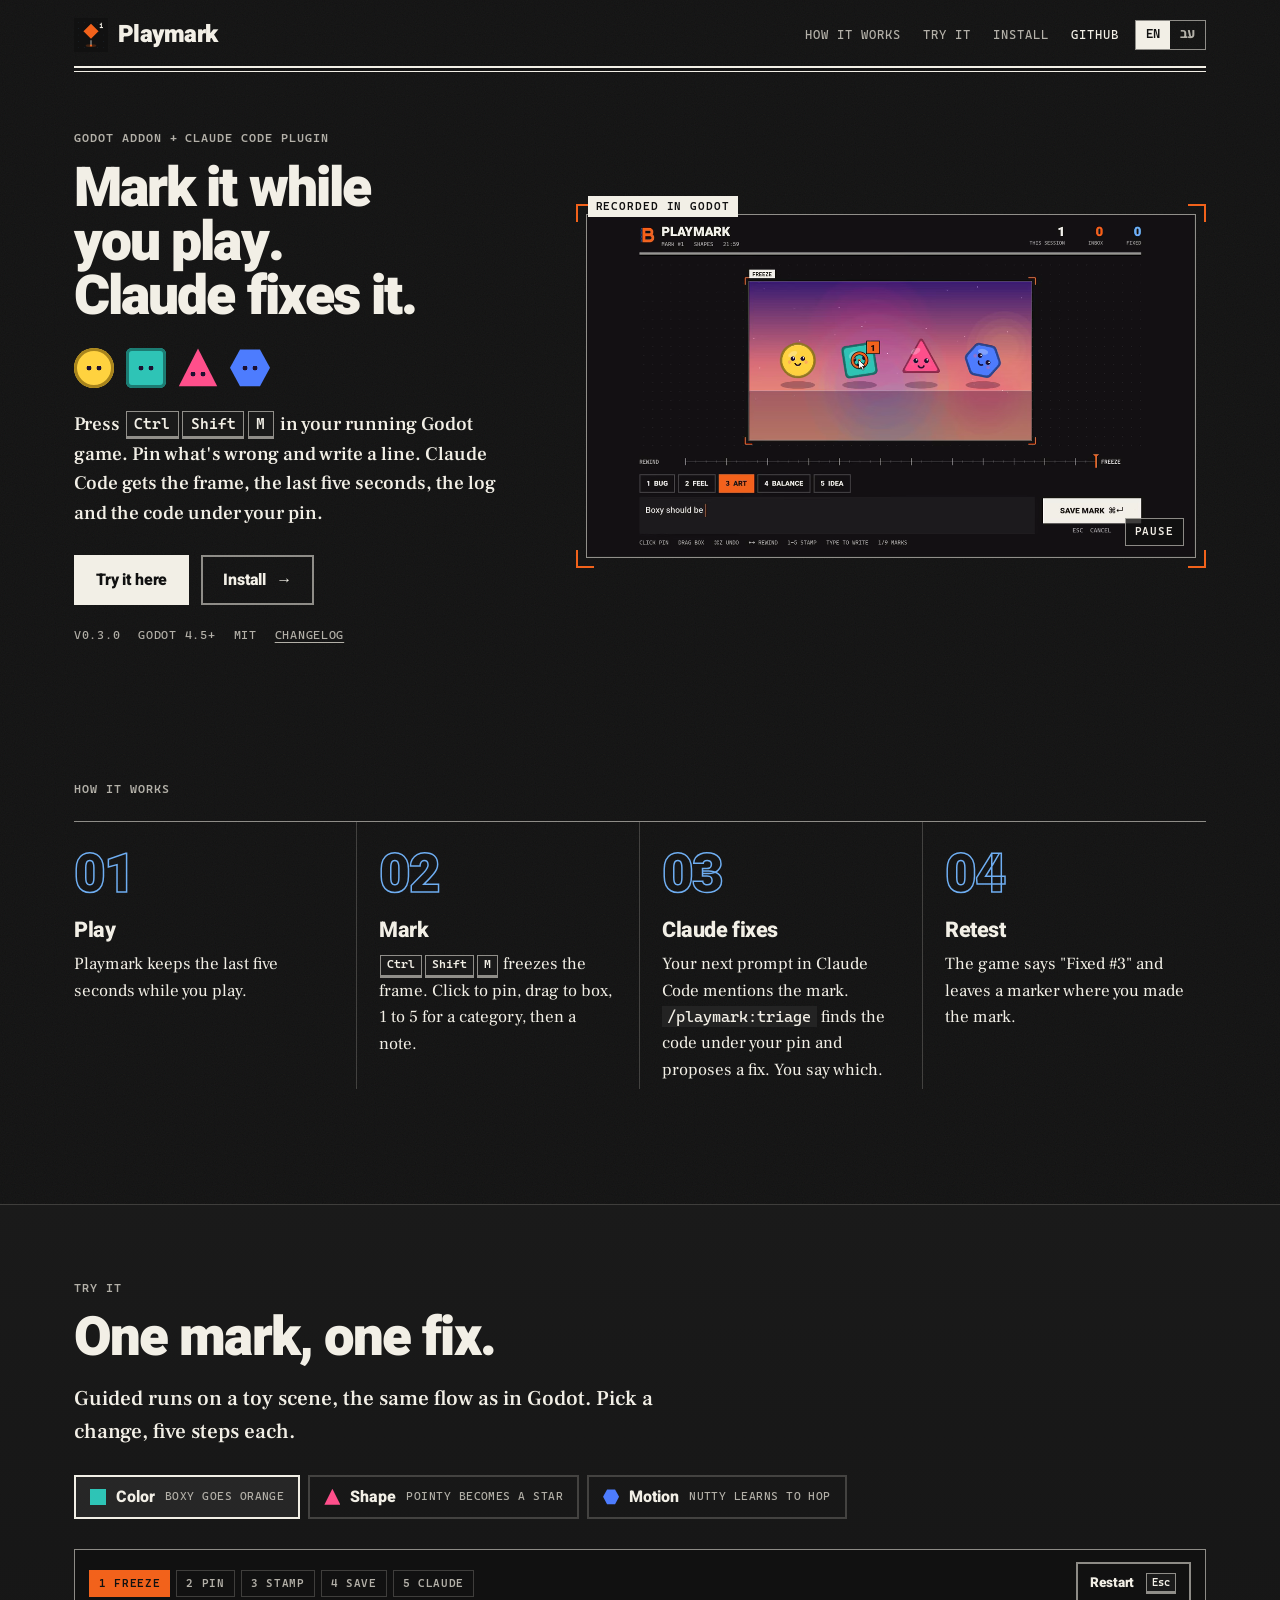
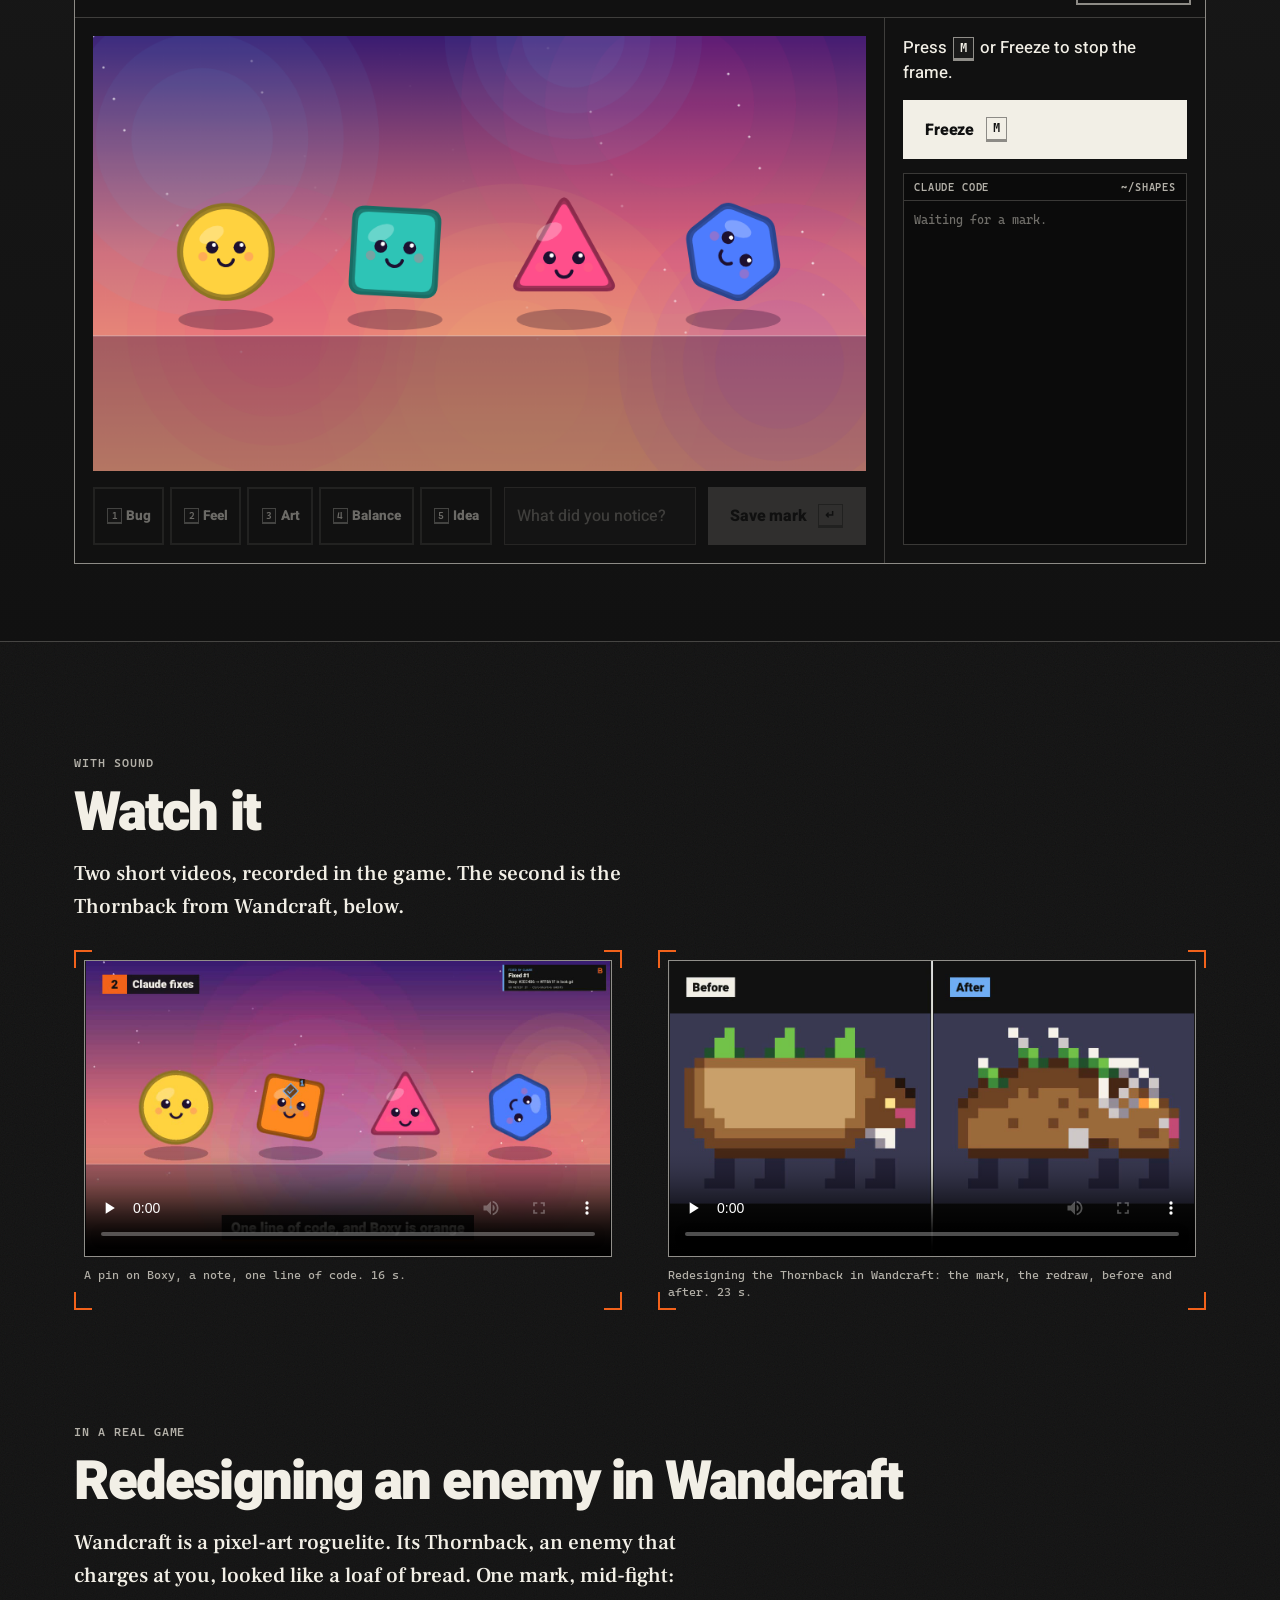
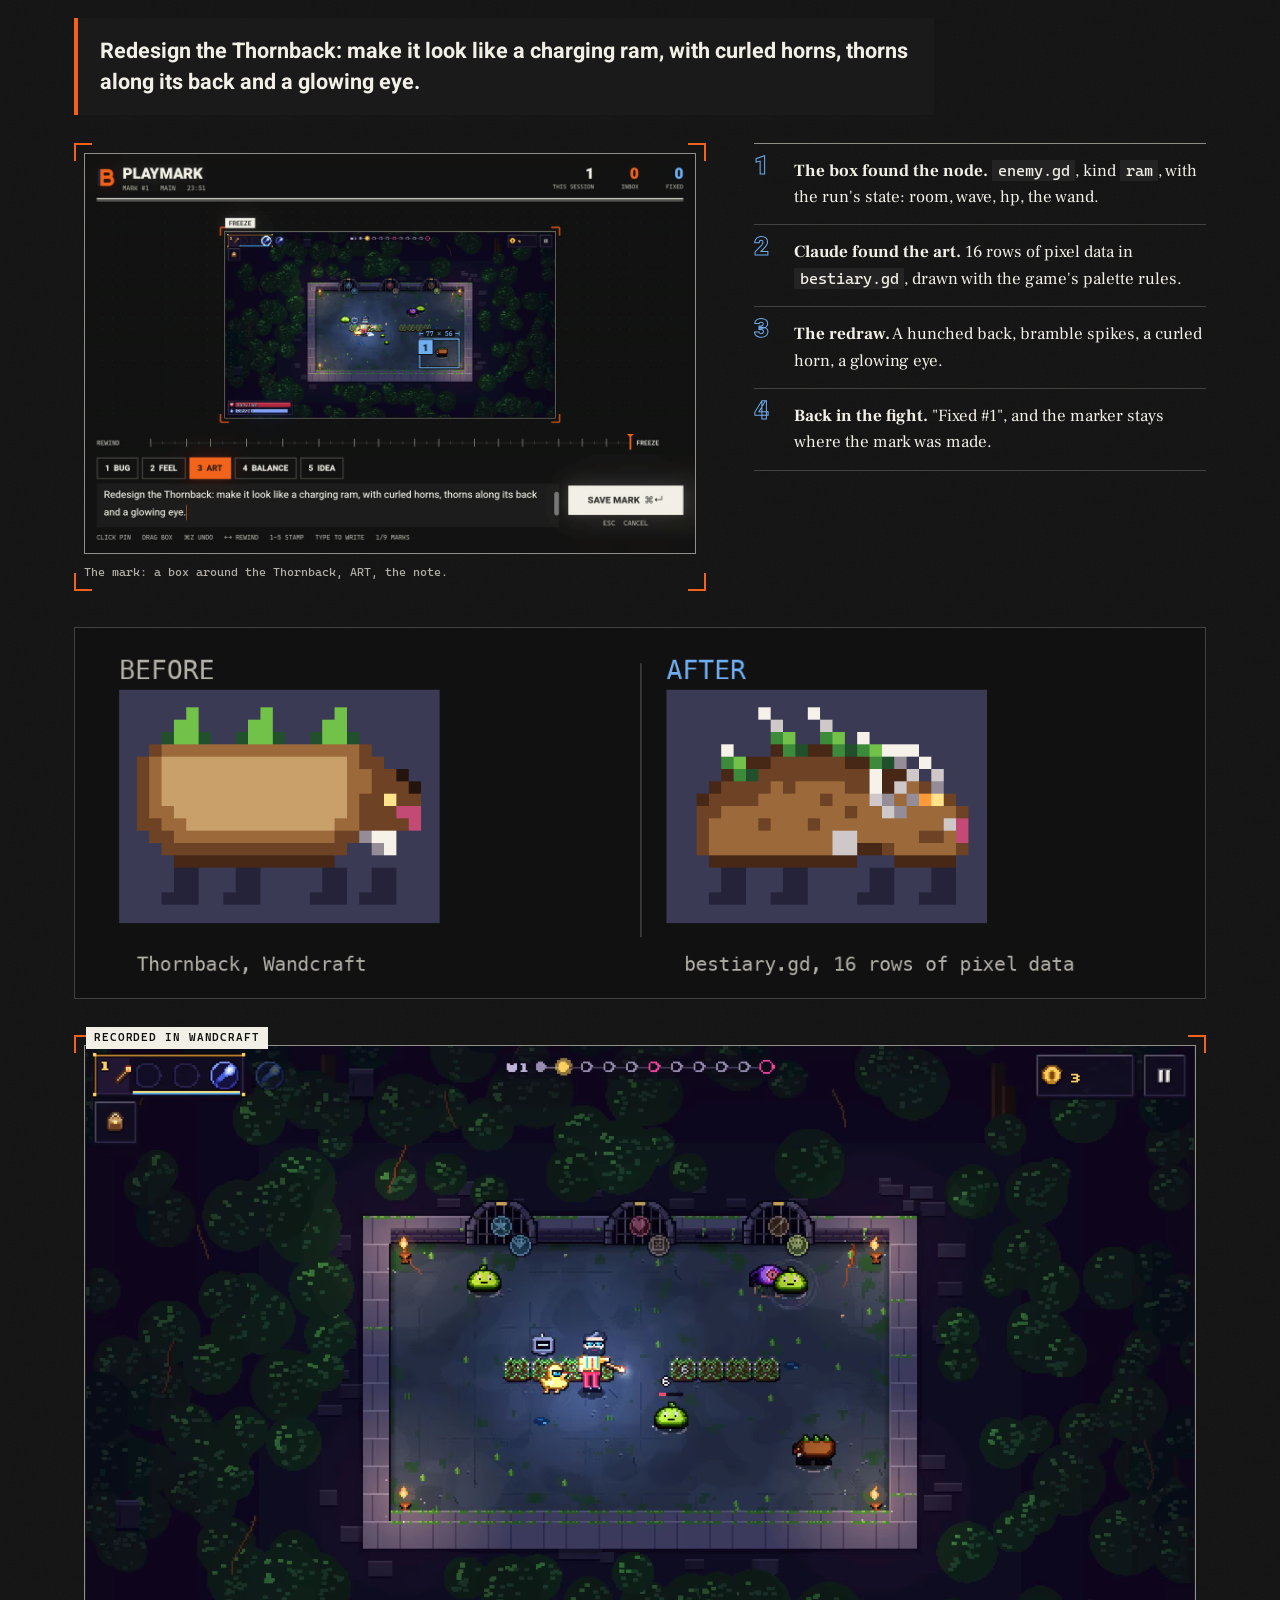
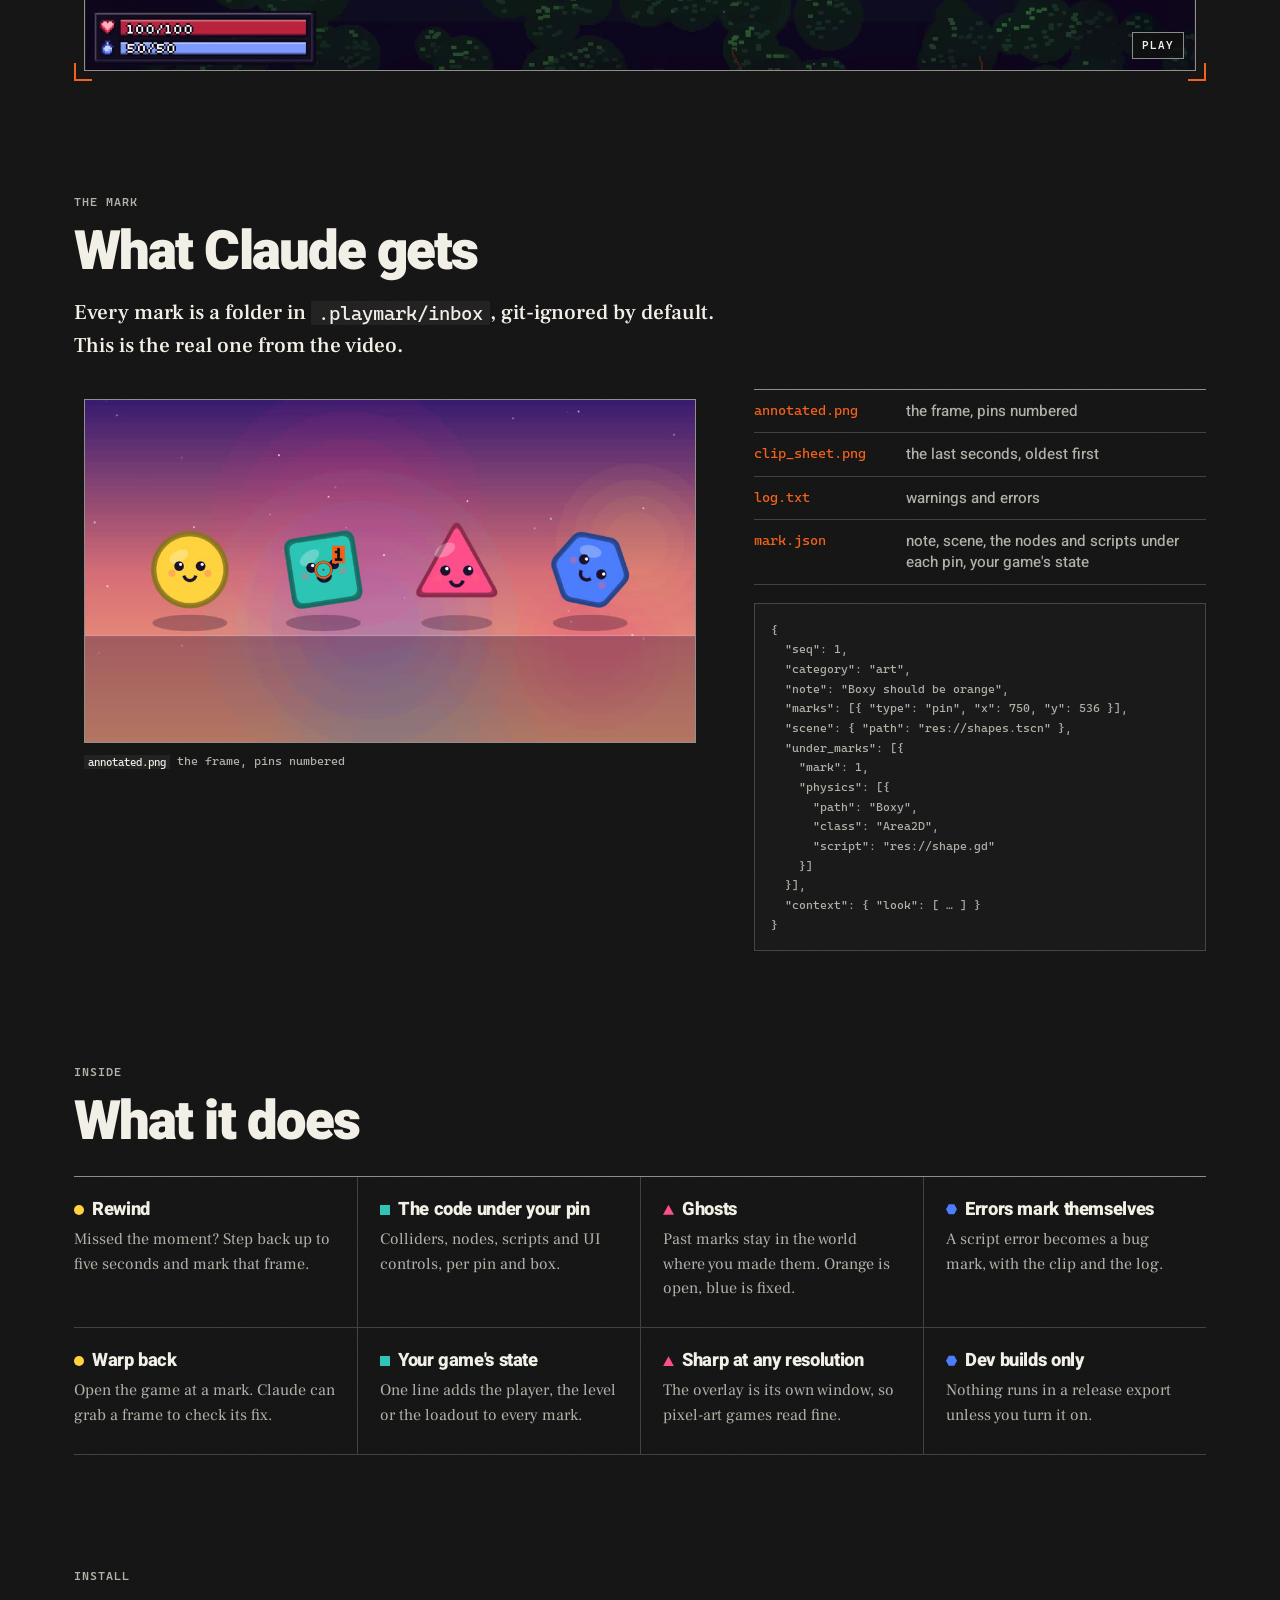
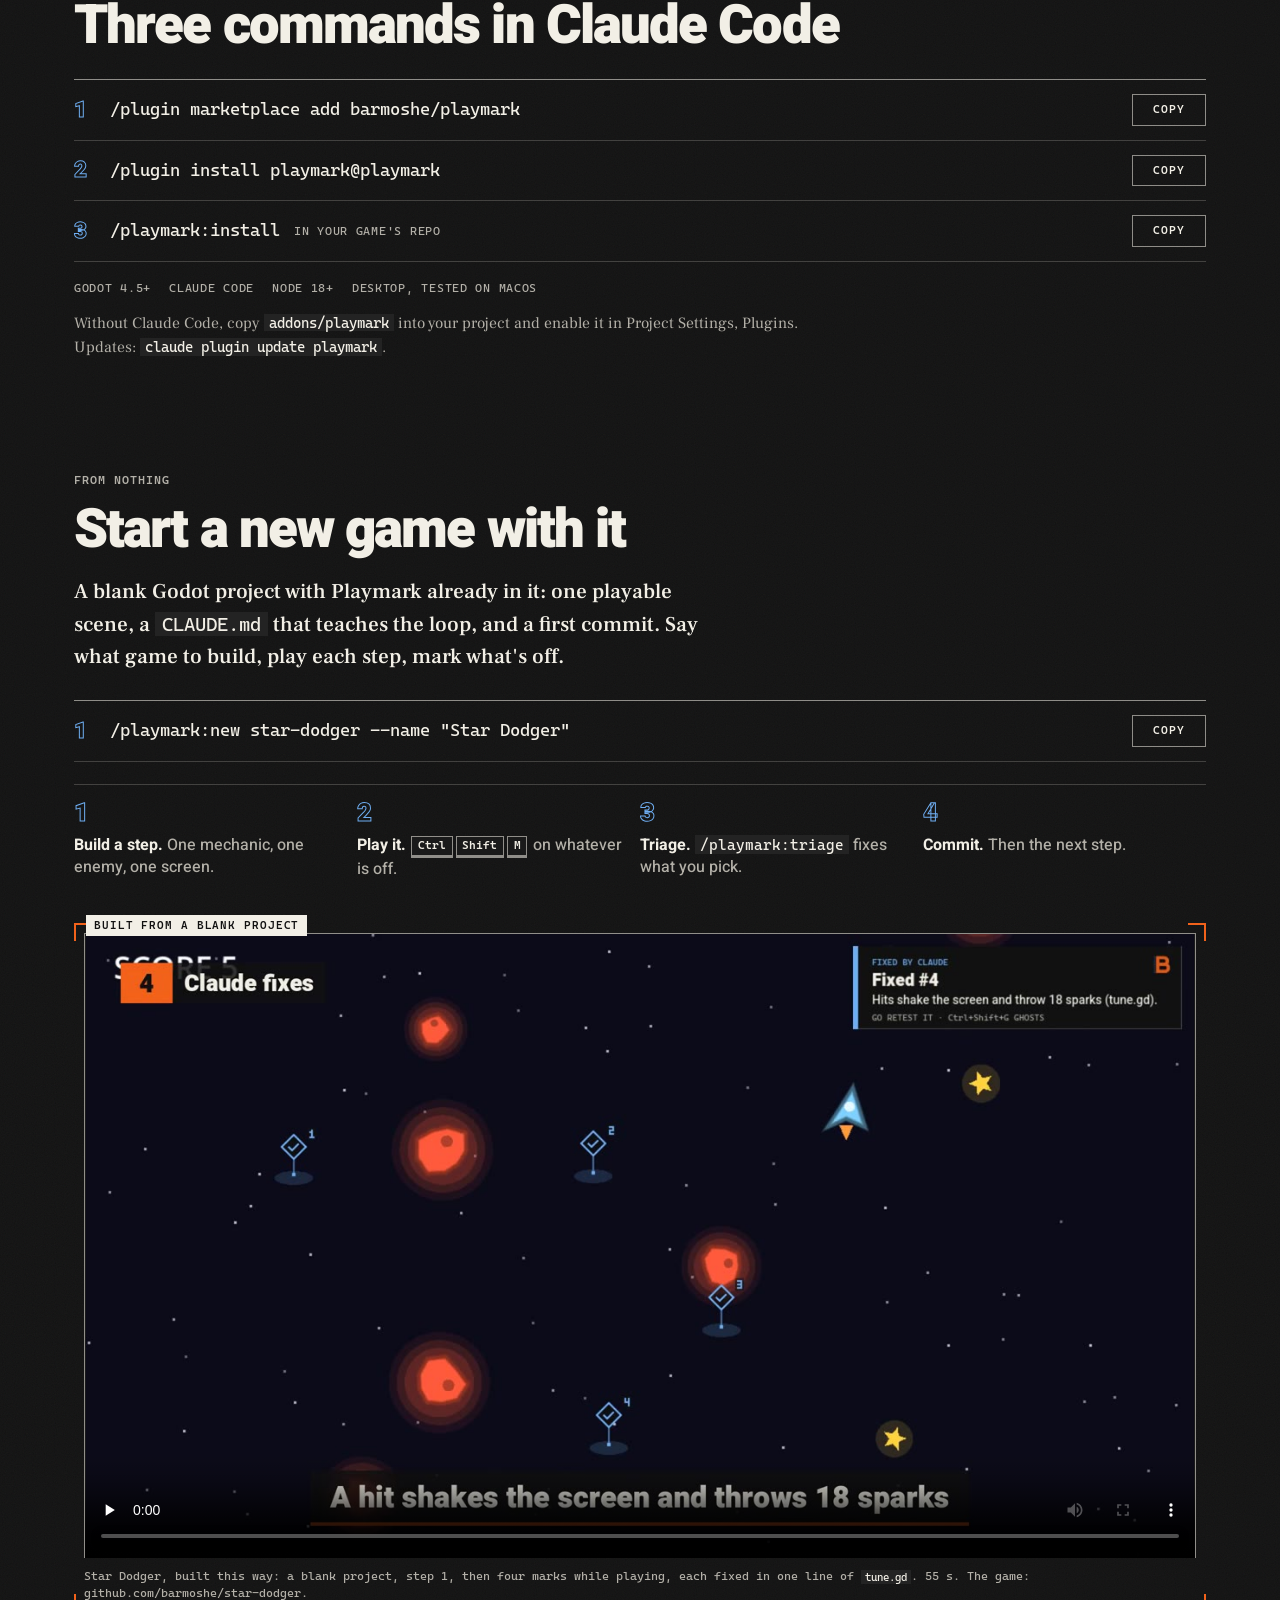
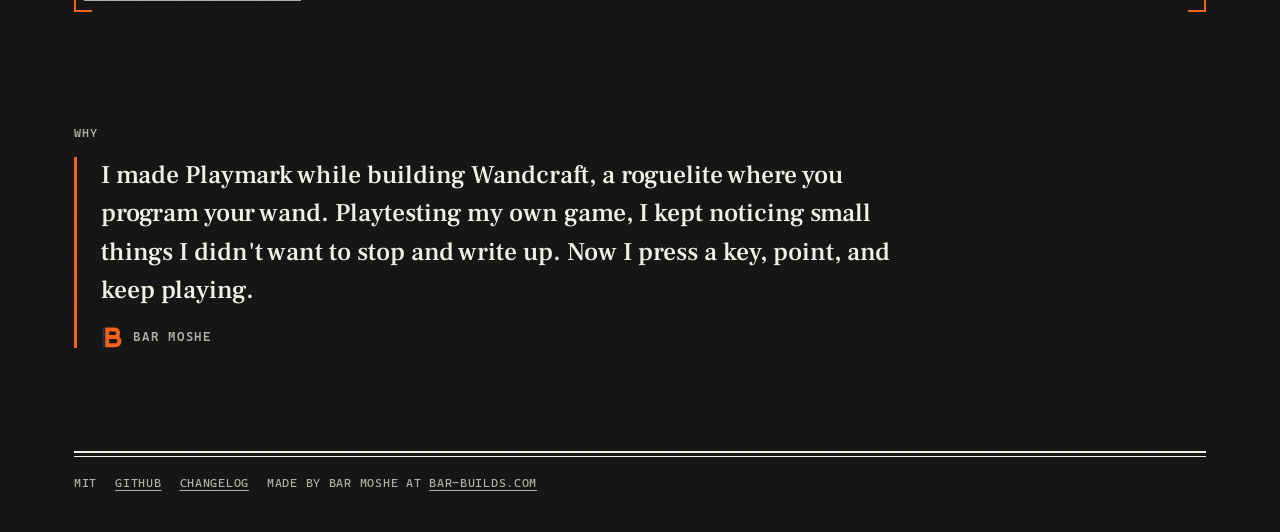
==== commit 260e406d: "copy: cut lines that restate the step or heading (EN + HE) - How it works 01: drop "Run your game fr" ====
--- a/index.html
+++ b/index.html
@@ -87,7 +87,7 @@
       <li>
         <span class="num" aria-hidden="true">01</span>
         <h3>Play</h3>
-        <p>Run your game from Godot. Playmark keeps the last five seconds.</p>
+        <p>Playmark keeps the last five seconds while you play.</p>
       </li>
       <li>
         <span class="num" aria-hidden="true">02</span>
@@ -102,7 +102,7 @@
       <li>
         <span class="num" aria-hidden="true">04</span>
         <h3>Retest</h3>
-        <p>The game says "Fixed #3" and leaves a marker where you made the mark. Walk back and check.</p>
+        <p>The game says "Fixed #3" and leaves a marker where you made the mark.</p>
       </li>
     </ol>
   </section>
@@ -179,7 +179,7 @@
         </video>
         <p class="sr-only" id="watch-1-desc">Video: Boxy is pinned in the Playmark overlay with the note "Boxy should be orange", then Claude changes one line and Boxy turns orange</p>
         <i class="crop tl"></i><i class="crop tr"></i><i class="crop bl"></i><i class="crop br"></i>
-        <figcaption>One mark, one fix: a pin on Boxy, a note, one line of code. 16 s.</figcaption>
+        <figcaption>A pin on Boxy, a note, one line of code. 16 s.</figcaption>
       </figure>
       <figure class="frame watch-video">
         <video controls playsinline preload="none" width="1920" height="1080" poster="/media/watch-thornback-poster.jpg" aria-describedby="watch-2-desc">
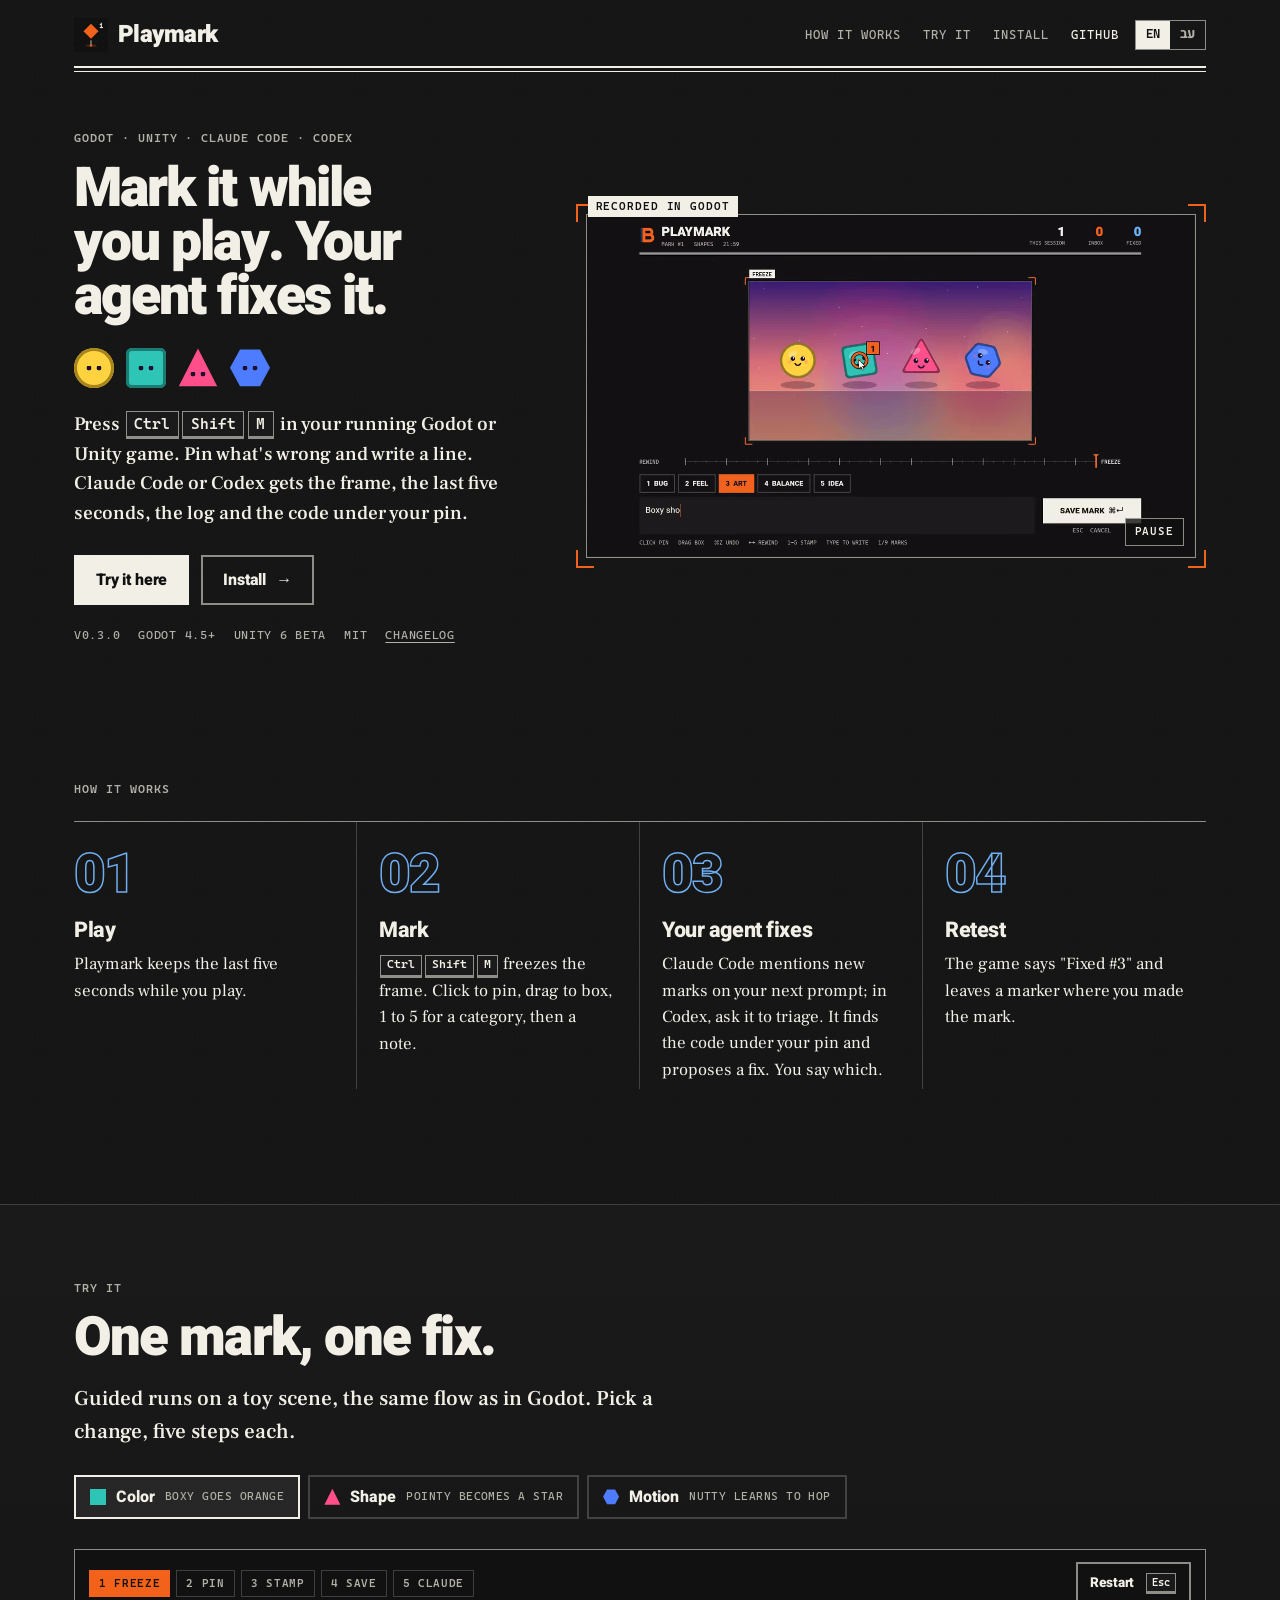
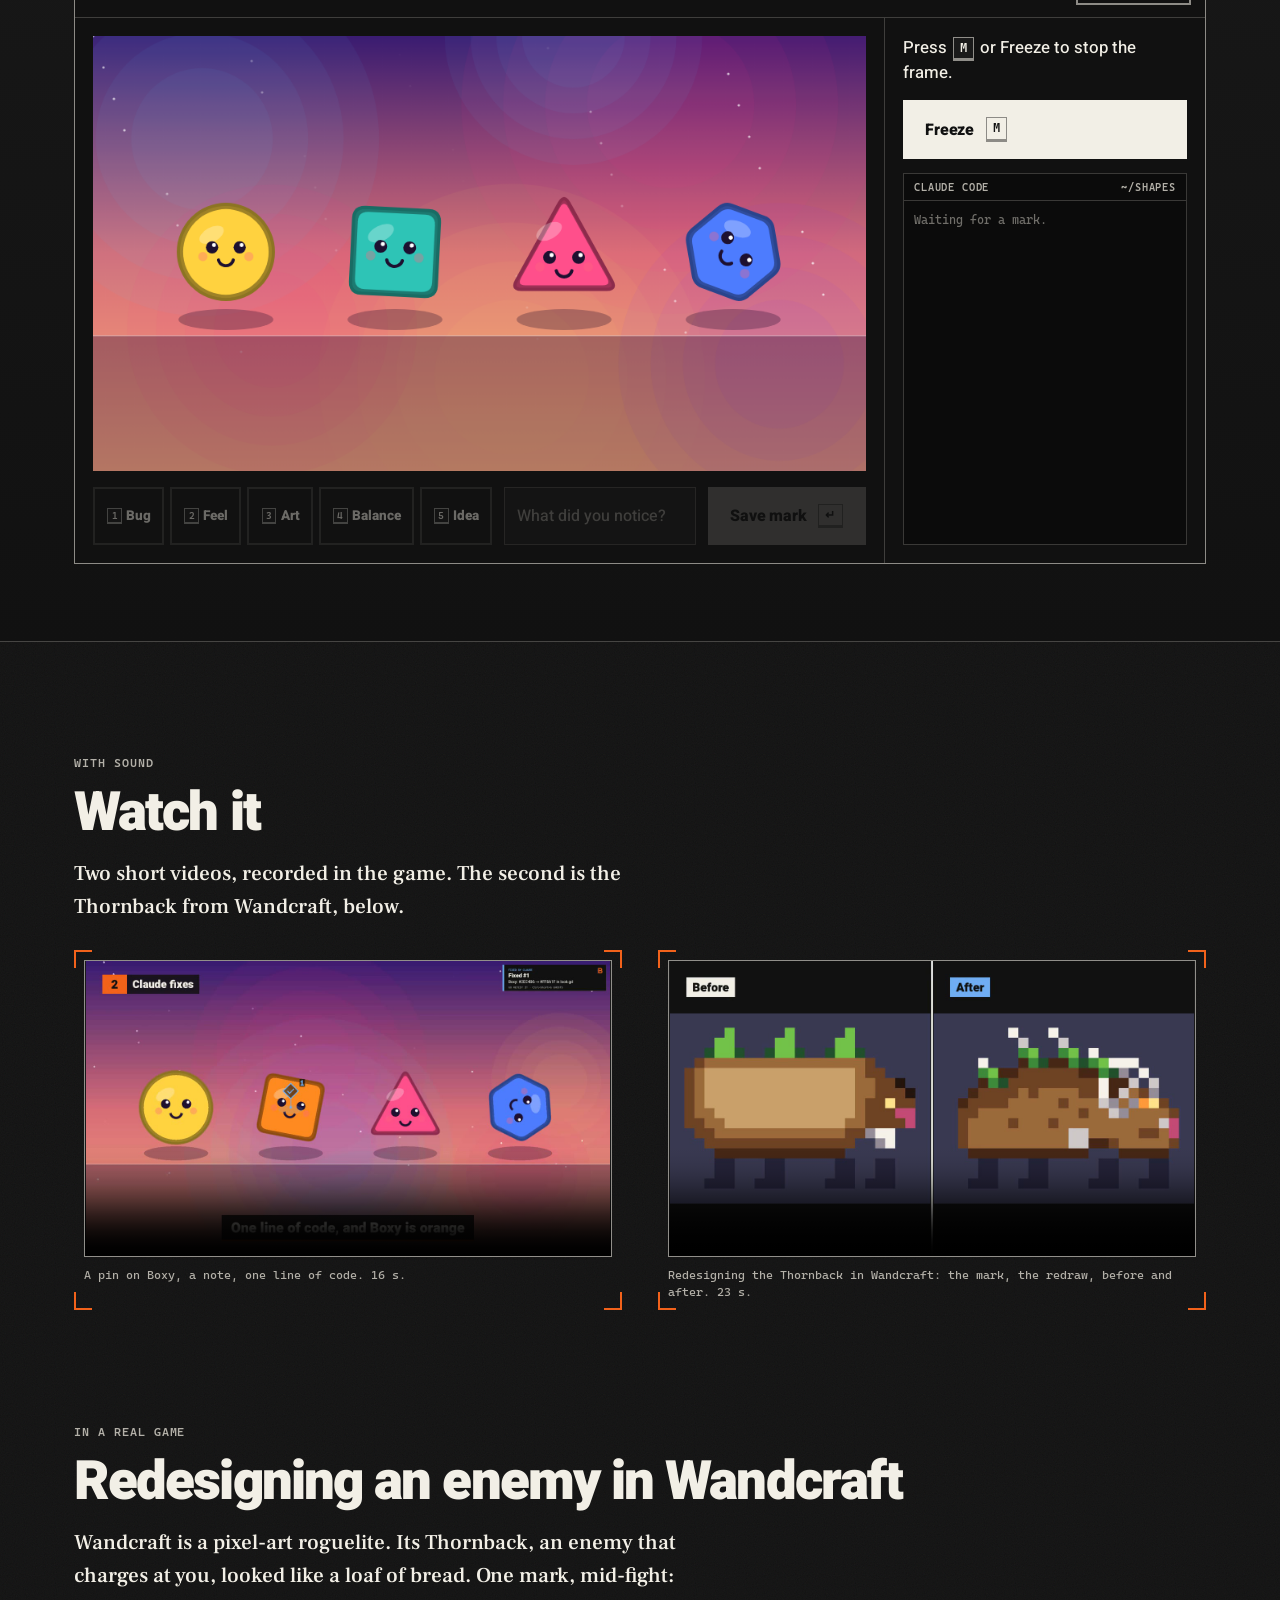
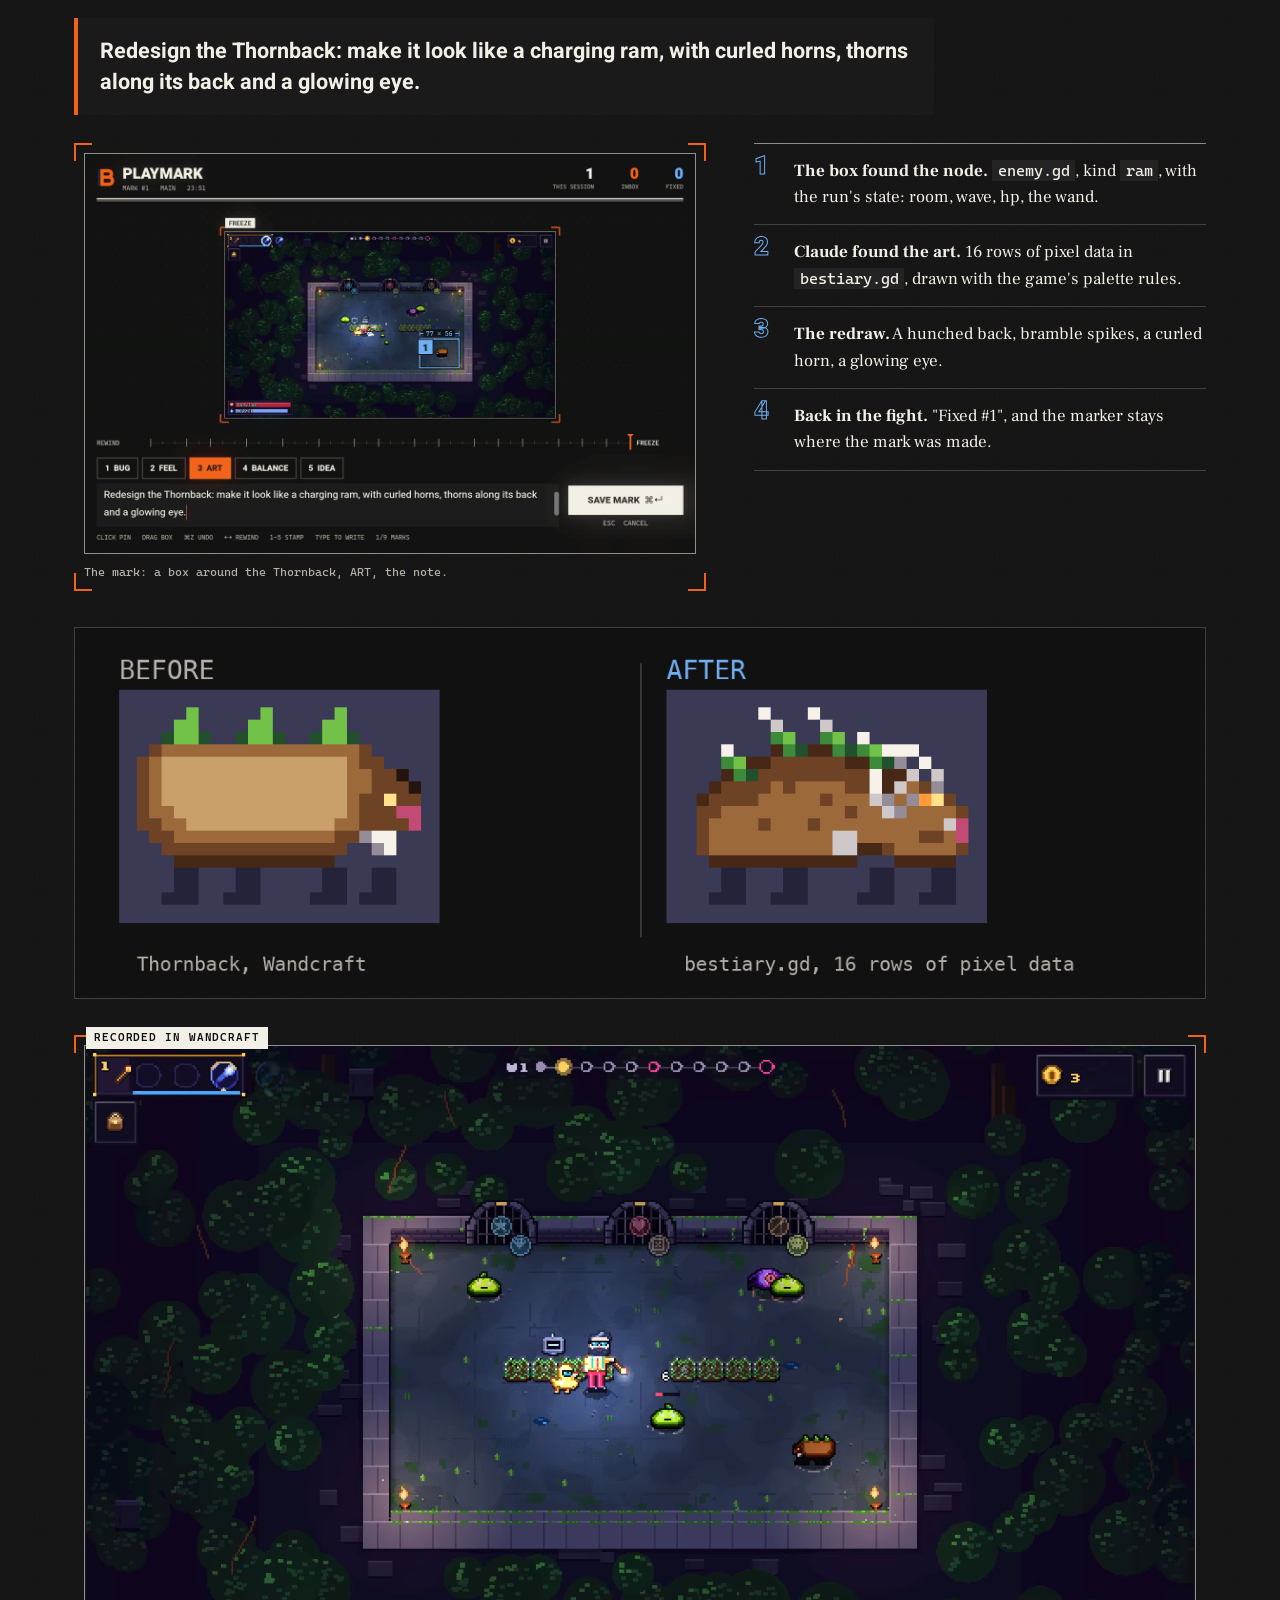
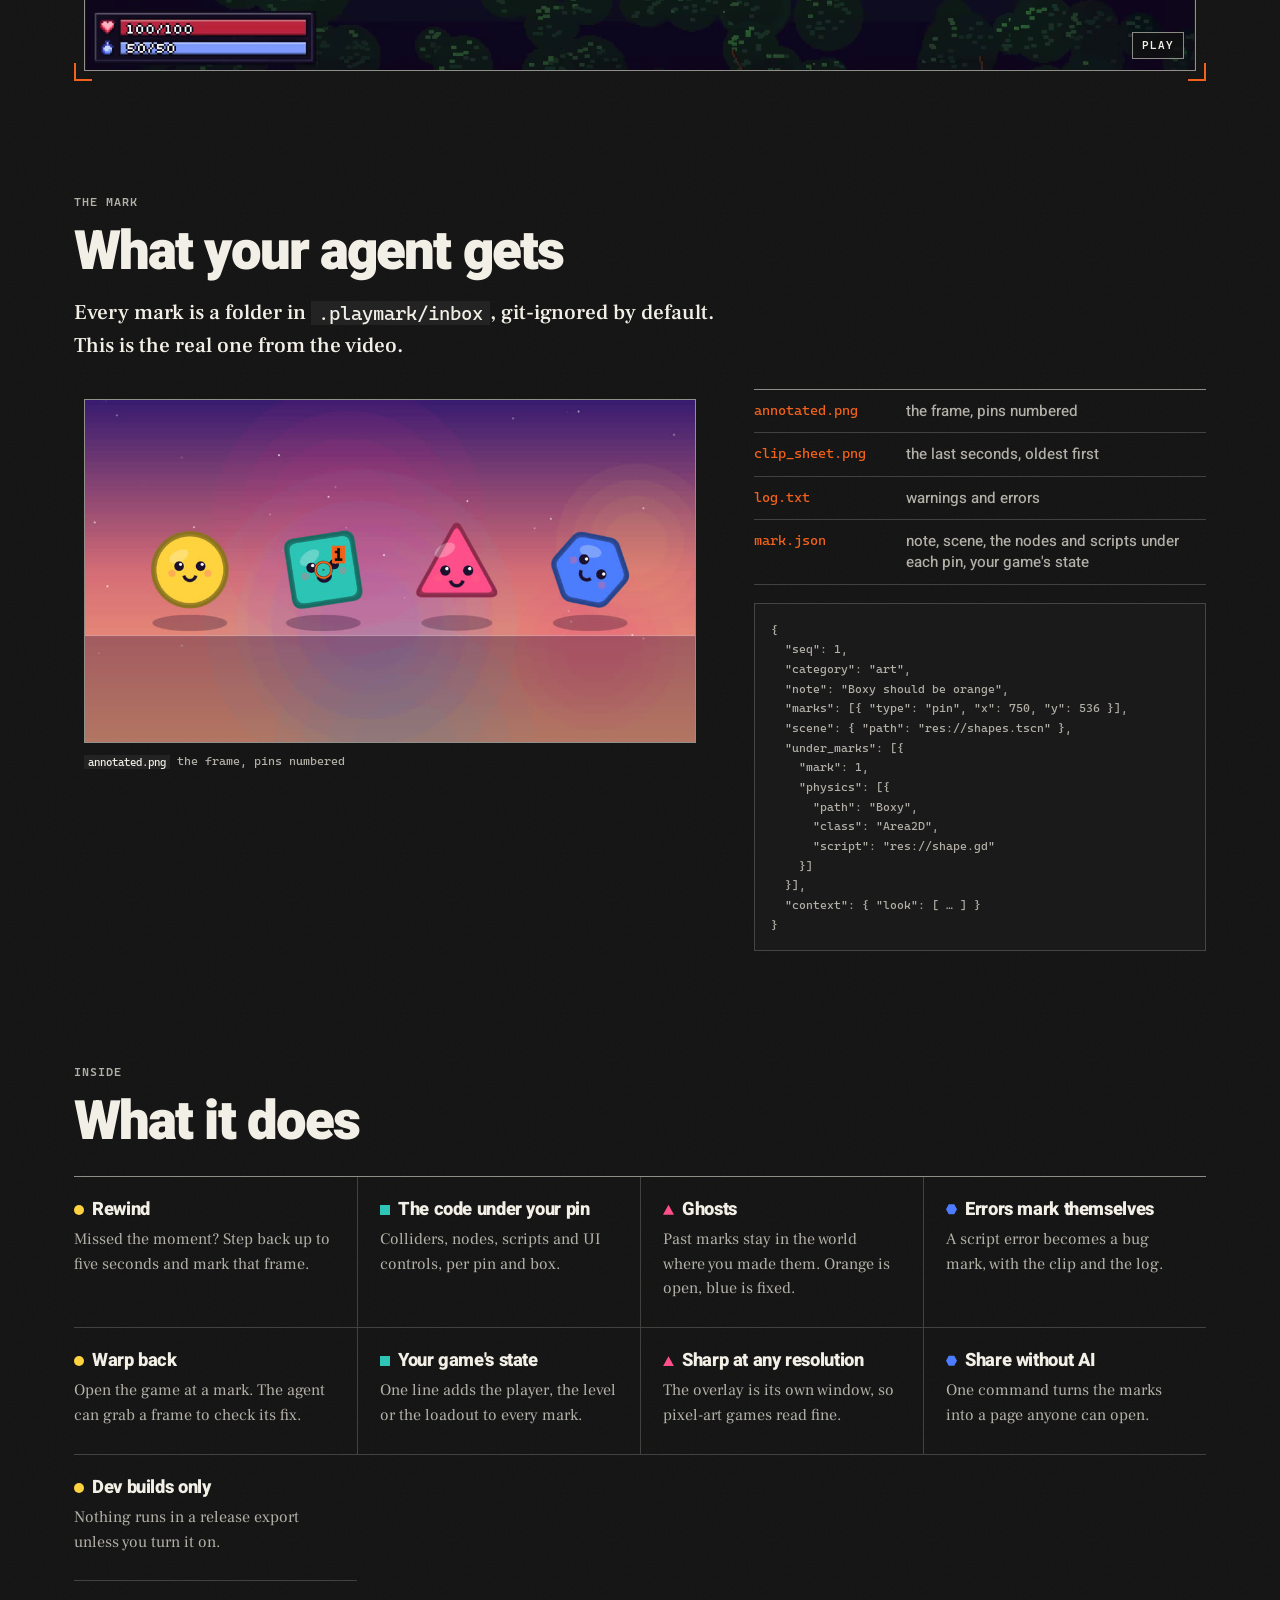
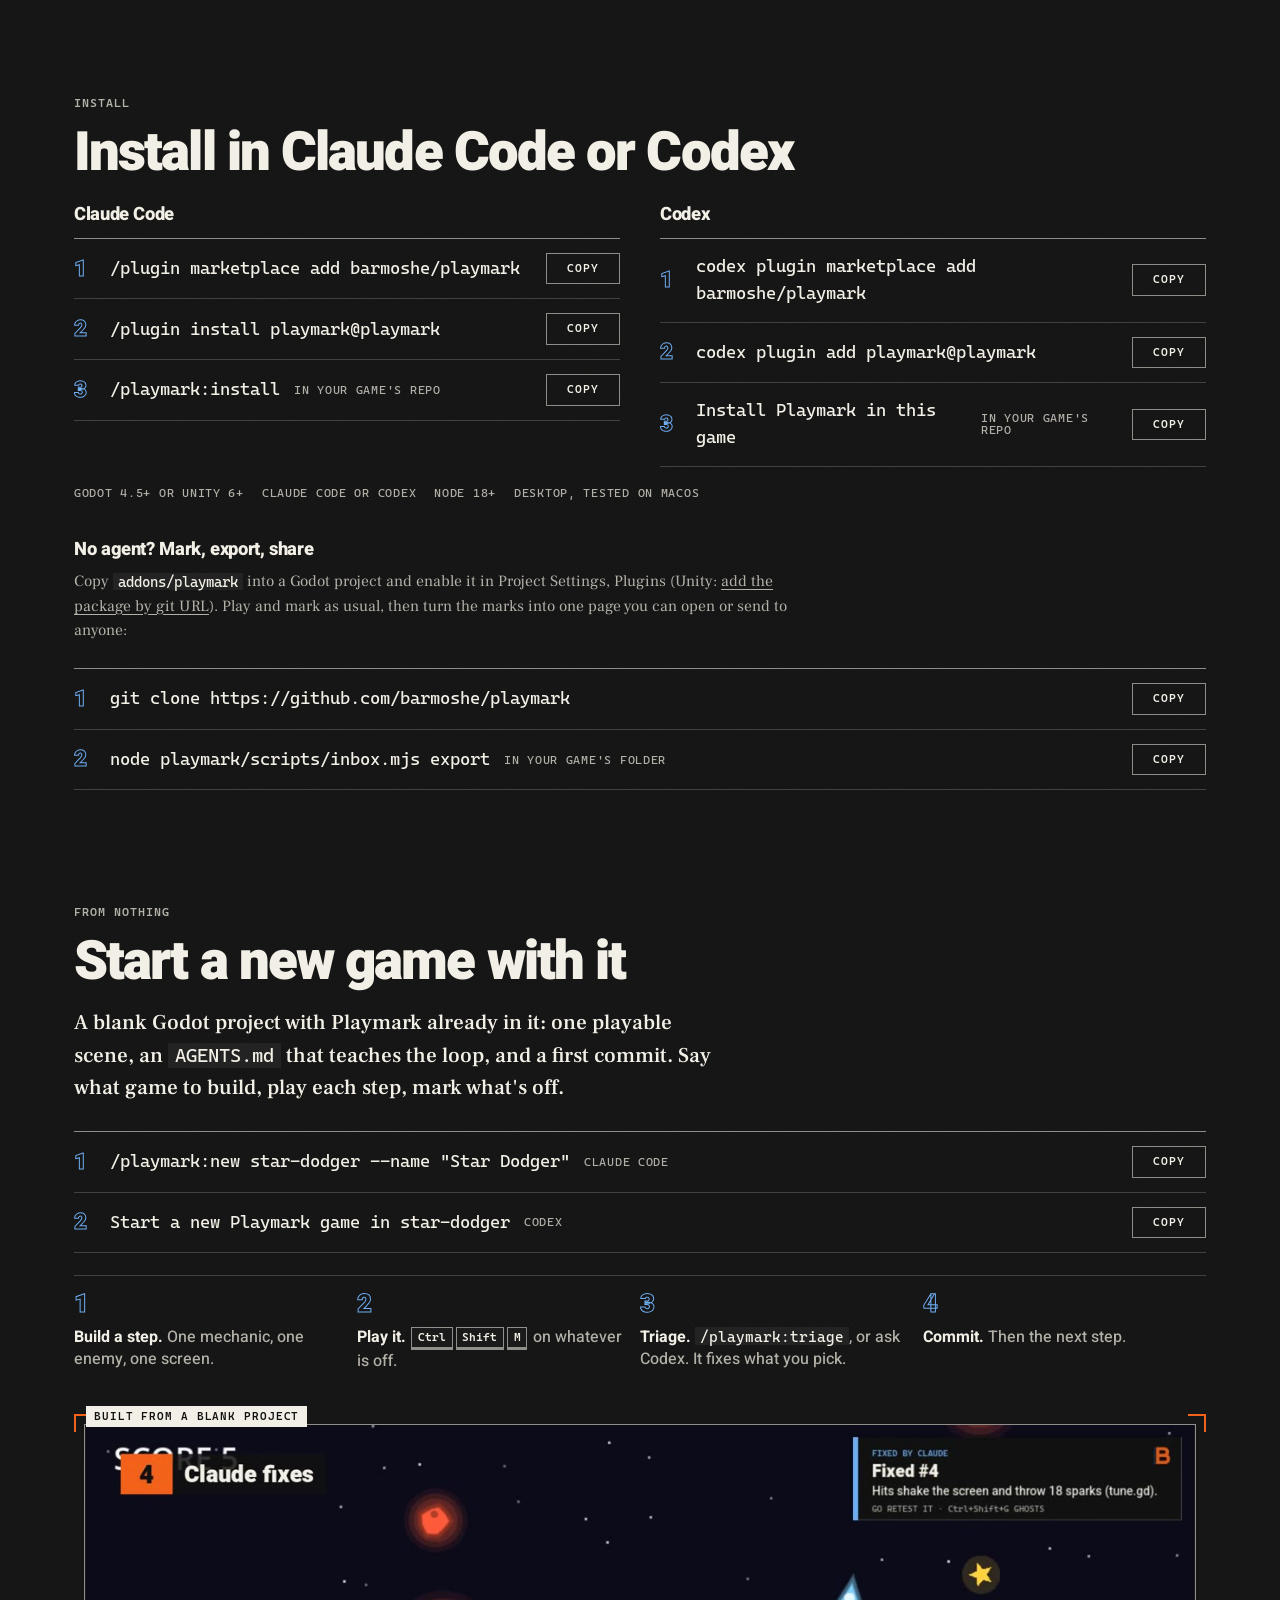
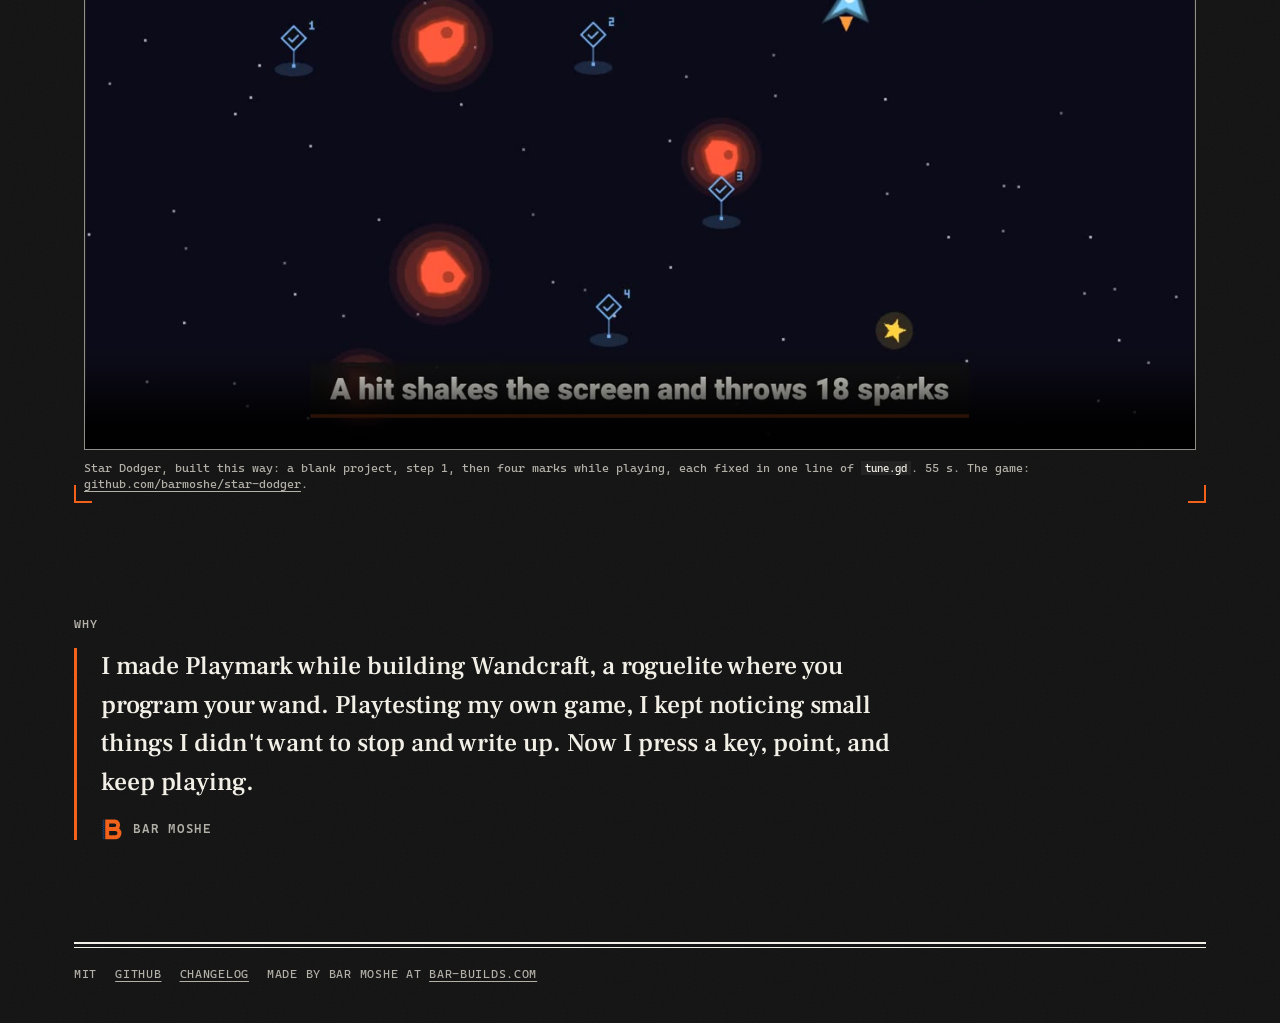
==== commit 2052d933: "Codex, Unity and the no-agent export (EN and HE) Install shows Claude Code and Codex side by side; a" ====
--- a/index.html
+++ b/index.html
@@ -3,8 +3,8 @@
 <head>
   <meta charset="utf-8">
   <meta name="viewport" content="width=device-width, initial-scale=1">
-  <title>Playmark: mark it while you play, Claude fixes it</title>
-  <meta name="description" content="A Godot addon and Claude Code plugin. Press Ctrl+Shift+M in your running game, pin what's wrong and write a line. Claude Code gets the frame, the last five seconds, the log and the code under your pin.">
+  <title>Playmark: mark it while you play, your agent fixes it</title>
+  <meta name="description" content="A Godot addon, a Unity package and a plugin for Claude Code and Codex. Press Ctrl+Shift+M in your running game, pin what's wrong and write a line. Your agent gets the frame, the last five seconds, the log and the code under your pin, and fixes it.">
   <link rel="canonical" href="https://playmark.bar-builds.com/">
   <link rel="alternate" hreflang="en" href="https://playmark.bar-builds.com/">
   <link rel="alternate" hreflang="he" href="https://playmark.bar-builds.com/he">
@@ -14,14 +14,14 @@
   <link rel="apple-touch-icon" href="/media/icon-512.png">
   <meta property="og:type" content="website">
   <meta property="og:url" content="https://playmark.bar-builds.com/">
-  <meta property="og:title" content="Playmark: mark it while you play, Claude fixes it">
-  <meta property="og:description" content="A Godot addon and Claude Code plugin for playtest feedback. Freeze the frame, pin it, write a line. Claude fixes it, and the game tells you.">
+  <meta property="og:title" content="Playmark: mark it while you play, your agent fixes it">
+  <meta property="og:description" content="Playtest feedback from inside your Godot or Unity game, for Claude Code and Codex. Freeze the frame, pin it, write a line. Your agent fixes it, and the game tells you.">
   <meta property="og:image" content="https://playmark.bar-builds.com/media/og.png">
   <meta name="twitter:card" content="summary_large_image">
   <link rel="preload" href="/fonts/heebo-latin.woff2" as="font" type="font/woff2" crossorigin>
   <link rel="stylesheet" href="/styles.css">
   <script type="application/ld+json">
-  {"@context":"https://schema.org","@type":"SoftwareApplication","name":"Playmark","applicationCategory":"DeveloperApplication","operatingSystem":"macOS, Windows, Linux","softwareVersion":"0.2.0","license":"https://opensource.org/licenses/MIT","url":"https://playmark.bar-builds.com/","codeRepository":"https://github.com/barmoshe/playmark","description":"A Godot addon and Claude Code plugin for playtest feedback.","author":{"@type":"Person","name":"Bar Moshe","url":"https://bar-builds.com"},"offers":{"@type":"Offer","price":"0","priceCurrency":"USD"}}
+  {"@context":"https://schema.org","@type":"SoftwareApplication","name":"Playmark","applicationCategory":"DeveloperApplication","operatingSystem":"macOS, Windows, Linux","softwareVersion":"0.4.0","license":"https://opensource.org/licenses/MIT","url":"https://playmark.bar-builds.com/","codeRepository":"https://github.com/barmoshe/playmark","description":"A Godot addon and Claude Code plugin for playtest feedback.","author":{"@type":"Person","name":"Bar Moshe","url":"https://bar-builds.com"},"offers":{"@type":"Offer","price":"0","priceCurrency":"USD"}}
   </script>
 </head>
 <body>
@@ -53,19 +53,19 @@
   <section class="hero wrap" id="top">
     <div class="hero-grid">
       <div class="hero-copy">
-        <p class="kicker">Godot addon + Claude Code plugin</p>
-        <h1>Mark it while you play. Claude fixes it.</h1>
+        <p class="kicker">Godot · Unity · Claude Code · Codex</p>
+        <h1>Mark it while you play. Your agent fixes it.</h1>
         <div class="cast" aria-hidden="true">
           <span class="toy sun"></span><span class="toy box"></span><span class="toy peak"></span><span class="toy nut"></span>
         </div>
         <p class="deck">Press
           <span class="keys"><kbd>Ctrl</kbd><kbd>Shift</kbd><kbd>M</kbd></span>
-          in your running Godot game. Pin what's wrong and write a line. Claude Code gets the frame, the last five seconds, the log and the code under your pin.</p>
+          in your running Godot or Unity game. Pin what's wrong and write a line. Claude Code or Codex gets the frame, the last five seconds, the log and the code under your pin.</p>
         <div class="ctas">
           <a class="btn primary" href="#try">Try it here</a>
           <a class="btn" href="#install">Install <span aria-hidden="true">→</span></a>
         </div>
-        <p class="meta"><span data-version>v0.3.0</span><span>Godot 4.5+</span><span>MIT</span><a href="https://github.com/barmoshe/playmark/blob/main/CHANGELOG.md">Changelog</a></p>
+        <p class="meta"><span data-version>v0.3.0</span><span>Godot 4.5+</span><span>Unity 6 beta</span><span>MIT</span><a href="https://github.com/barmoshe/playmark/blob/main/CHANGELOG.md">Changelog</a></p>
       </div>
       <figure class="frame hero-video">
         <span class="tag">Recorded in Godot</span>
@@ -96,8 +96,8 @@
       </li>
       <li>
         <span class="num" aria-hidden="true">03</span>
-        <h3>Claude fixes</h3>
-        <p>Your next prompt in Claude Code mentions the mark. <code>/playmark:triage</code> finds the code under your pin and proposes a fix. You say which.</p>
+        <h3>Your agent fixes</h3>
+        <p>Claude Code mentions new marks on your next prompt; in Codex, ask it to triage. It finds the code under your pin and proposes a fix. You say which.</p>
       </li>
       <li>
         <span class="num" aria-hidden="true">04</span>
@@ -226,10 +226,10 @@
     </figure>
   </section>
 
-  <!-- What Claude gets -->
+  <!-- What the agent gets -->
   <section class="gets wrap" aria-labelledby="gets-title">
     <p class="kicker">The mark</p>
-    <h2 id="gets-title">What Claude gets</h2>
+    <h2 id="gets-title">What your agent gets</h2>
     <p class="deck narrow">Every mark is a folder in <code>.playmark/inbox</code>, git-ignored by default. This is the real one from the video.</p>
     <div class="gets-grid">
       <figure class="frame">
@@ -272,9 +272,10 @@
       <li><h3>The code under your pin</h3><p>Colliders, nodes, scripts and UI controls, per pin and box.</p></li>
       <li><h3>Ghosts</h3><p>Past marks stay in the world where you made them. Orange is open, blue is fixed.</p></li>
       <li><h3>Errors mark themselves</h3><p>A script error becomes a bug mark, with the clip and the log.</p></li>
-      <li><h3>Warp back</h3><p>Open the game at a mark. Claude can grab a frame to check its fix.</p></li>
+      <li><h3>Warp back</h3><p>Open the game at a mark. The agent can grab a frame to check its fix.</p></li>
       <li><h3>Your game's state</h3><p>One line adds the player, the level or the loadout to every mark.</p></li>
       <li><h3>Sharp at any resolution</h3><p>The overlay is its own window, so pixel-art games read fine.</p></li>
+      <li><h3>Share without AI</h3><p>One command turns the marks into a page anyone can open.</p></li>
       <li><h3>Dev builds only</h3><p>Nothing runs in a release export unless you turn it on.</p></li>
     </ul>
   </section>
@@ -282,28 +283,47 @@
   <!-- Install -->
   <section class="install wrap" id="install" aria-labelledby="install-title">
     <p class="kicker">Install</p>
-    <h2 id="install-title">Three commands in Claude Code</h2>
+    <h2 id="install-title">Install in Claude Code or Codex</h2>
+    <div class="install-cols">
+      <div>
+        <h3>Claude Code</h3>
+        <ol class="cmds">
+          <li><code data-cmd>/plugin marketplace add barmoshe/playmark</code><button type="button" class="copy" data-copy>Copy</button></li>
+          <li><code data-cmd>/plugin install playmark@playmark</code><button type="button" class="copy" data-copy>Copy</button></li>
+          <li><code data-cmd>/playmark:install</code><span class="where">in your game's repo</span><button type="button" class="copy" data-copy>Copy</button></li>
+        </ol>
+      </div>
+      <div>
+        <h3>Codex</h3>
+        <ol class="cmds">
+          <li><code data-cmd>codex plugin marketplace add barmoshe/playmark</code><button type="button" class="copy" data-copy>Copy</button></li>
+          <li><code data-cmd>codex plugin add playmark@playmark</code><button type="button" class="copy" data-copy>Copy</button></li>
+          <li><code data-cmd>Install Playmark in this game</code><span class="where">in your game's repo</span><button type="button" class="copy" data-copy>Copy</button></li>
+        </ol>
+      </div>
+    </div>
+    <p class="meta reqs"><span>Godot 4.5+ or Unity 6+</span><span>Claude Code or Codex</span><span>Node 18+</span><span>Desktop, tested on macOS</span></p>
+    <h3 class="noagent-title">No agent? Mark, export, share</h3>
+    <p class="small-print">Copy <code>addons/playmark</code> into a Godot project and enable it in Project Settings, Plugins (Unity: <a href="https://github.com/barmoshe/playmark/blob/main/unity/README.md#install">add the package by git URL</a>). Play and mark as usual, then turn the marks into one page you can open or send to anyone:</p>
     <ol class="cmds">
-      <li><code data-cmd>/plugin marketplace add barmoshe/playmark</code><button type="button" class="copy" data-copy>Copy</button></li>
-      <li><code data-cmd>/plugin install playmark@playmark</code><button type="button" class="copy" data-copy>Copy</button></li>
-      <li><code data-cmd>/playmark:install</code><span class="where">in your game's repo</span><button type="button" class="copy" data-copy>Copy</button></li>
+      <li><code data-cmd>git clone https://github.com/barmoshe/playmark</code><button type="button" class="copy" data-copy>Copy</button></li>
+      <li><code data-cmd>node playmark/scripts/inbox.mjs export</code><span class="where">in your game's folder</span><button type="button" class="copy" data-copy>Copy</button></li>
     </ol>
-    <p class="meta reqs"><span>Godot 4.5+</span><span>Claude Code</span><span>Node 18+</span><span>Desktop, tested on macOS</span></p>
-    <p class="small-print">Without Claude Code, copy <code>addons/playmark</code> into your project and enable it in Project Settings, Plugins. Updates: <code>claude plugin update playmark</code>.</p>
   </section>
 
   <!-- Start a new game -->
   <section class="newgame wrap" id="new" aria-labelledby="new-title">
     <p class="kicker">From nothing</p>
     <h2 id="new-title">Start a new game with it</h2>
-    <p class="deck narrow">A blank Godot project with Playmark already in it: one playable scene, a <code>CLAUDE.md</code> that teaches the loop, and a first commit. Say what game to build, play each step, mark what's off.</p>
+    <p class="deck narrow">A blank Godot project with Playmark already in it: one playable scene, an <code>AGENTS.md</code> that teaches the loop, and a first commit. Say what game to build, play each step, mark what's off.</p>
     <ol class="cmds">
-      <li><code data-cmd>/playmark:new star-dodger --name "Star Dodger"</code><button type="button" class="copy" data-copy>Copy</button></li>
+      <li><code data-cmd>/playmark:new star-dodger --name "Star Dodger"</code><span class="where">Claude Code</span><button type="button" class="copy" data-copy>Copy</button></li>
+      <li><code data-cmd>Start a new Playmark game in star-dodger</code><span class="where">Codex</span><button type="button" class="copy" data-copy>Copy</button></li>
     </ol>
     <ol class="loop-steps">
       <li><strong>Build a step.</strong> One mechanic, one enemy, one screen.</li>
       <li><strong>Play it.</strong> <kbd>Ctrl</kbd><kbd>Shift</kbd><kbd>M</kbd> on whatever is off.</li>
-      <li><strong>Triage.</strong> <code>/playmark:triage</code> fixes what you pick.</li>
+      <li><strong>Triage.</strong> <code>/playmark:triage</code>, or ask Codex. It fixes what you pick.</li>
       <li><strong>Commit.</strong> Then the next step.</li>
     </ol>
     <figure class="frame newgame-video">
--- a/styles.css
+++ b/styles.css
@@ -309,6 +309,10 @@
 .copy:hover { border-color: var(--paper); }
 .copy.done { background: var(--paper); color: var(--ink); }
 .reqs { margin-bottom: 14px; }
+.install-cols { display: grid; gap: 8px 40px; grid-template-columns: repeat(auto-fit, minmax(min(100%, 420px), 1fr)); margin-top: 26px; }
+.install-cols h3 { font-size: 1.15rem; margin: 0; }
+.install-cols .cmds { margin-top: 14px; }
+.noagent-title { font-size: 1.15rem; margin: 40px 0 10px; }
 .small-print { color: var(--paper-2); font-size: 0.98rem; margin: 0; max-width: 760px; }
 
 /* Why */
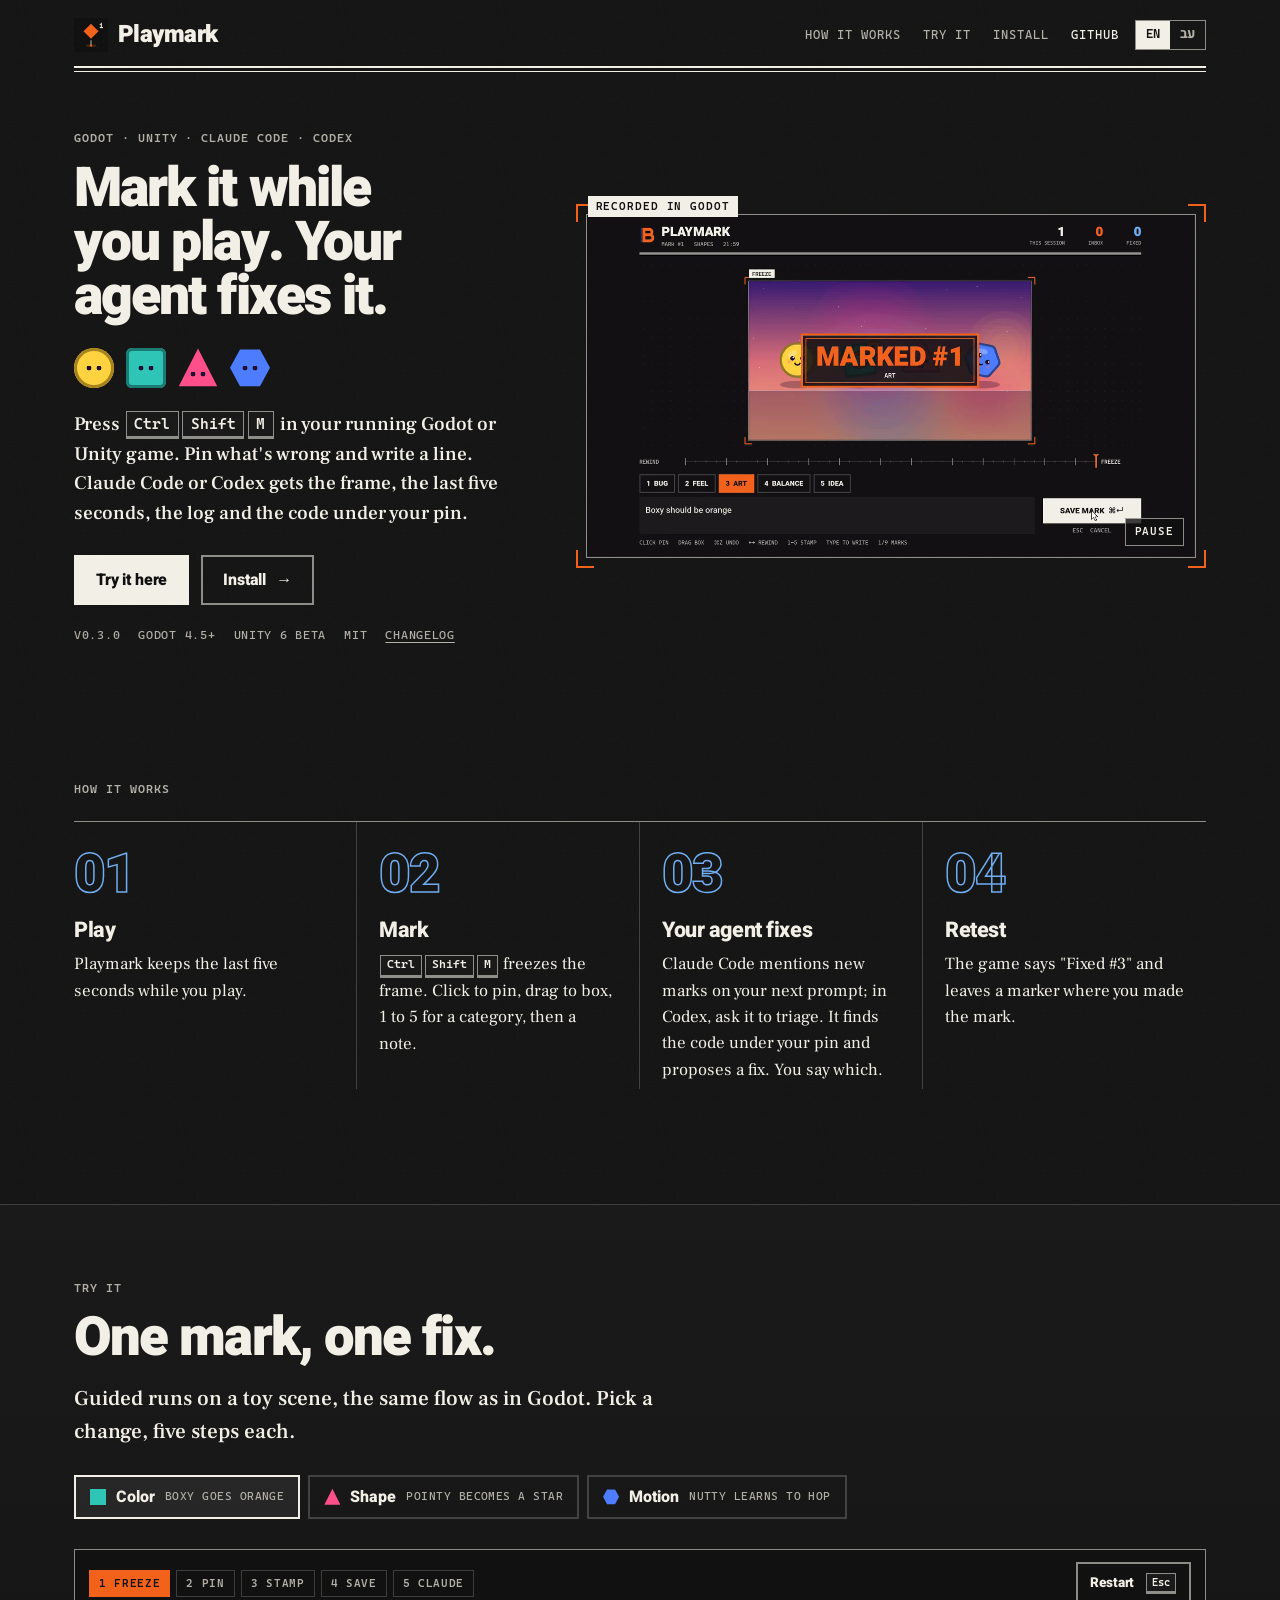
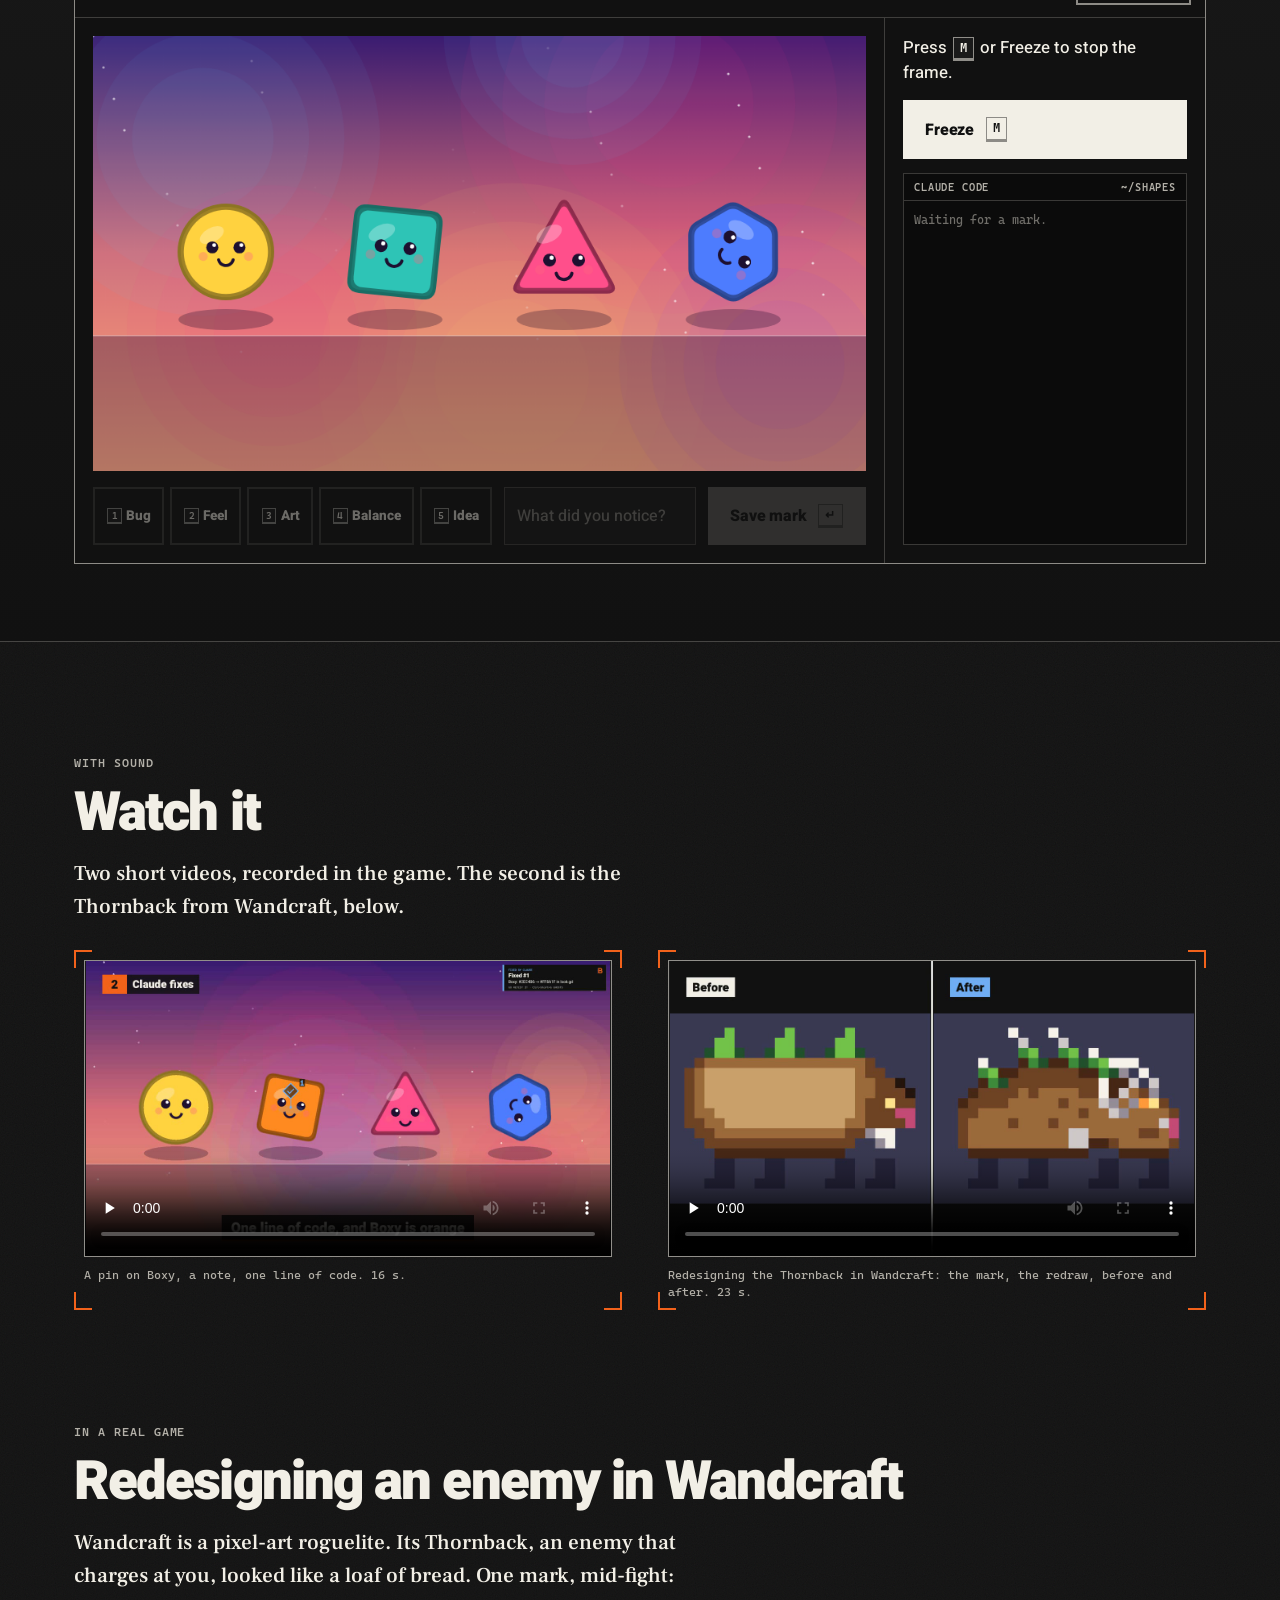
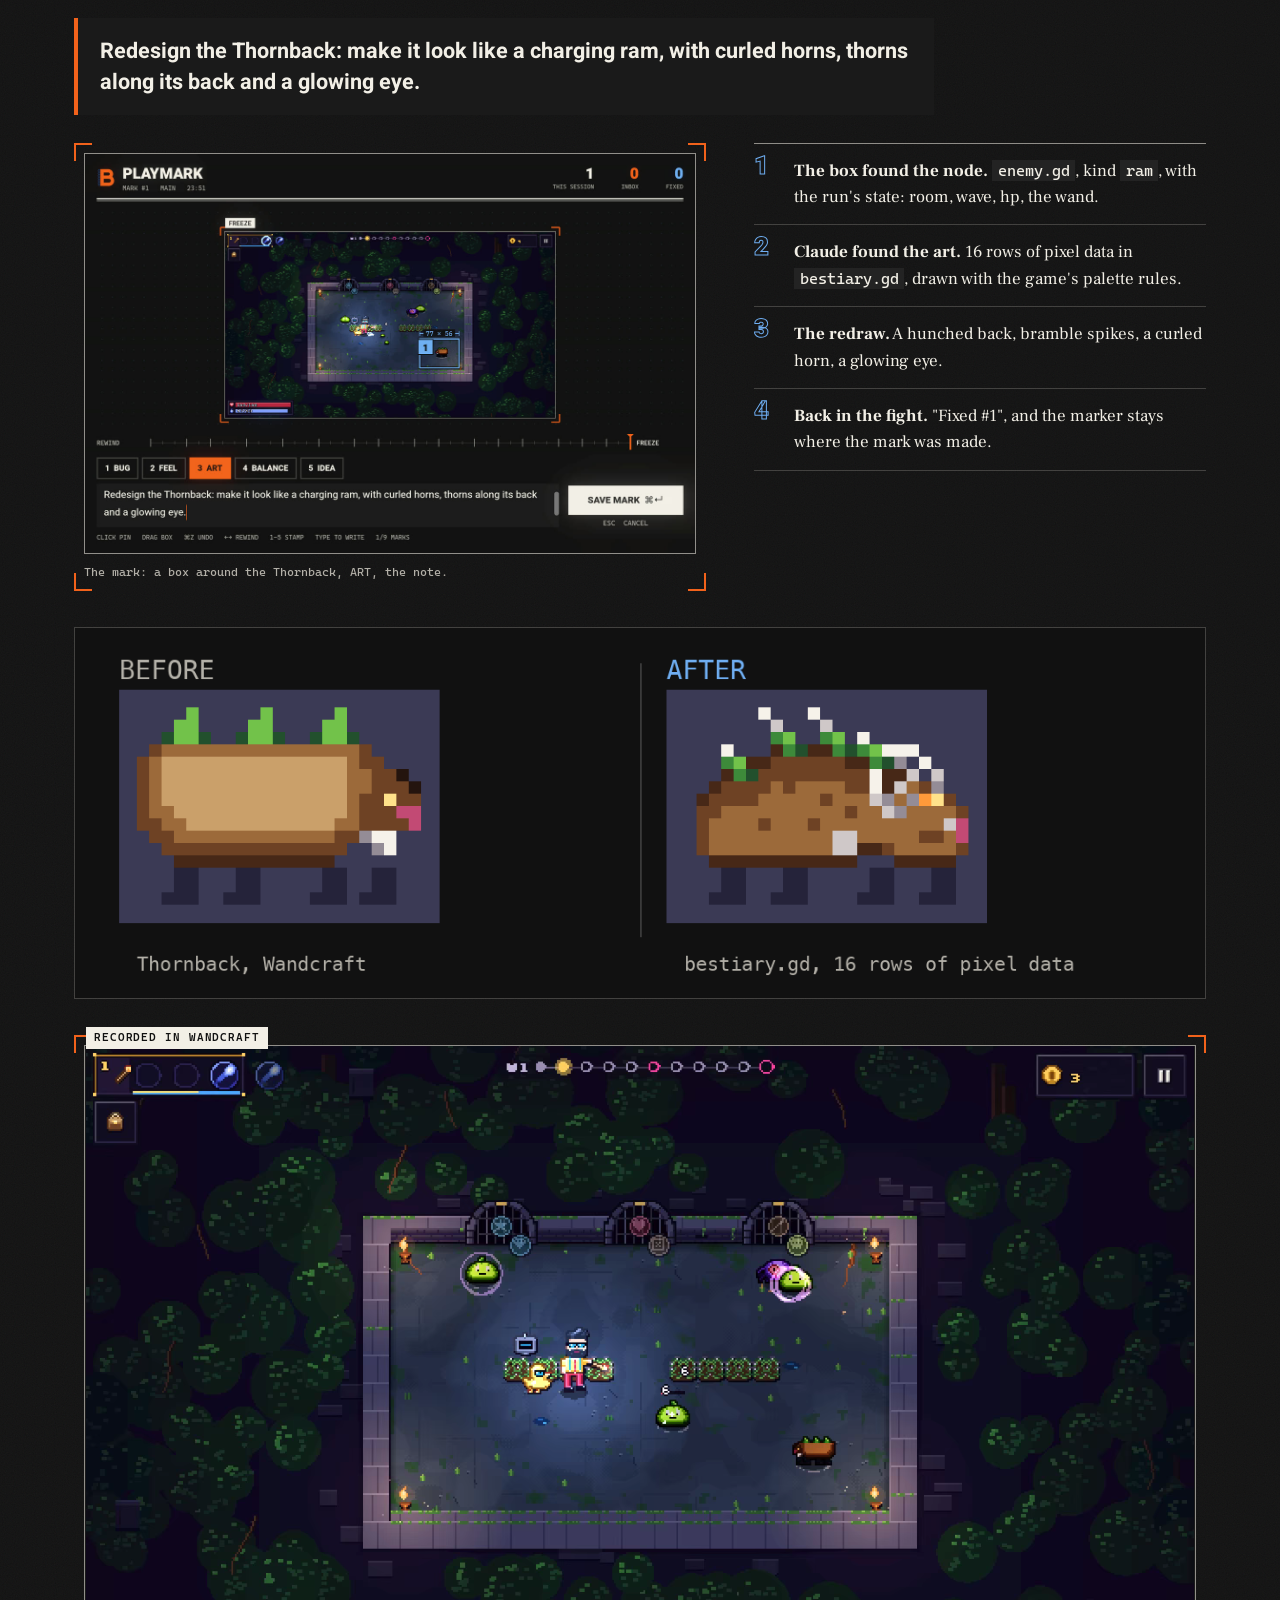
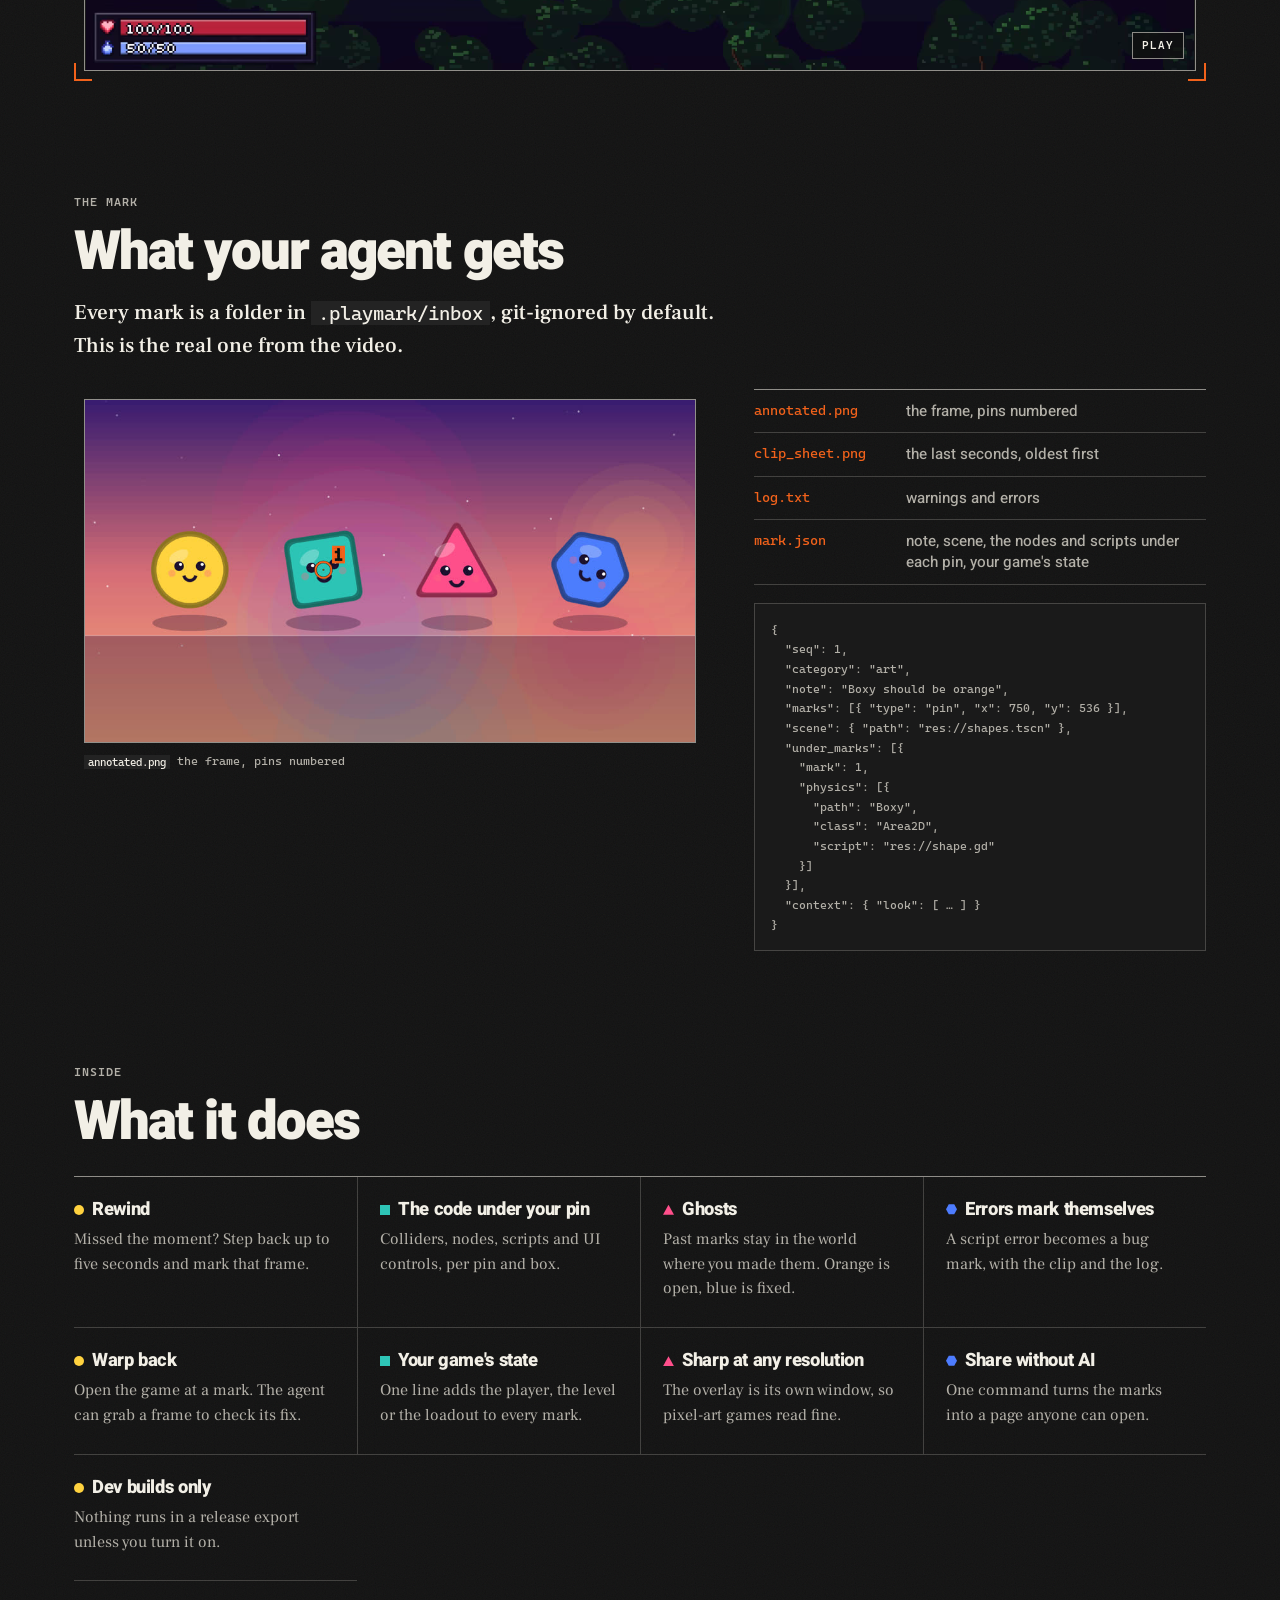
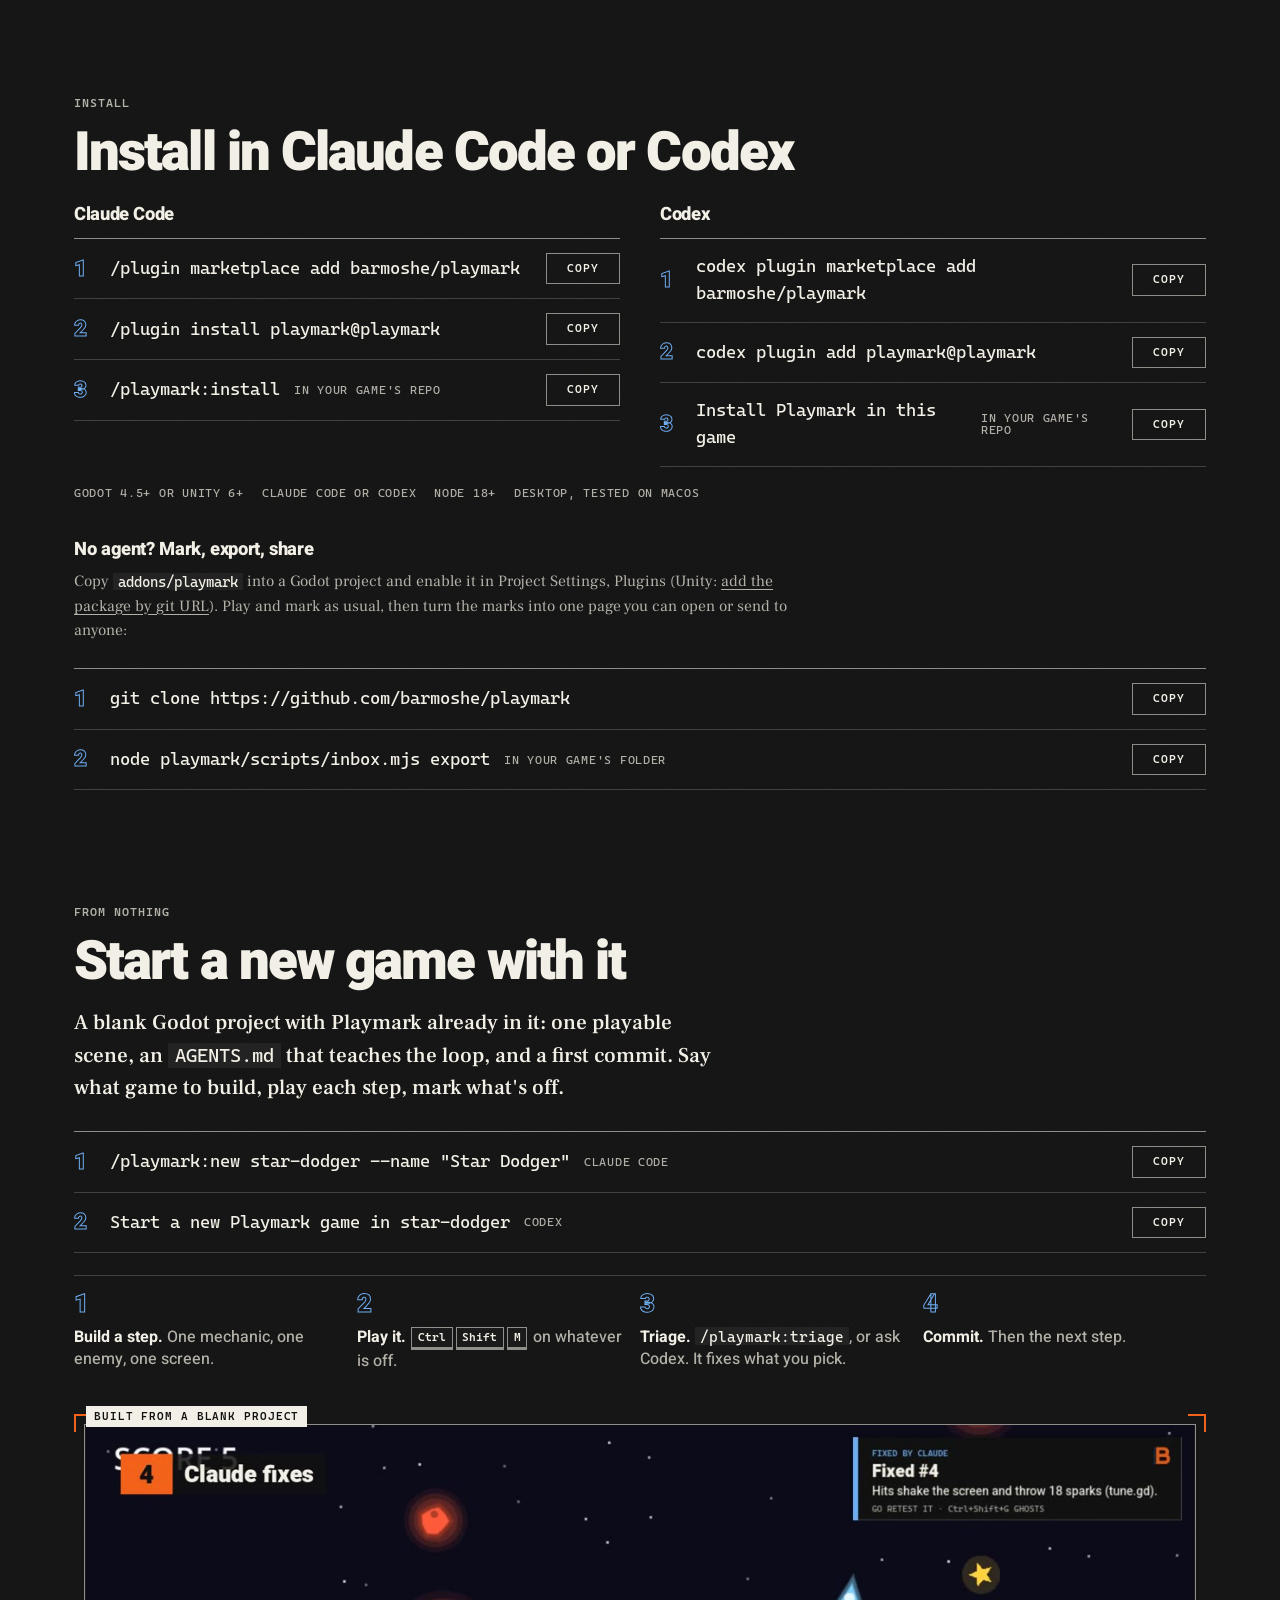
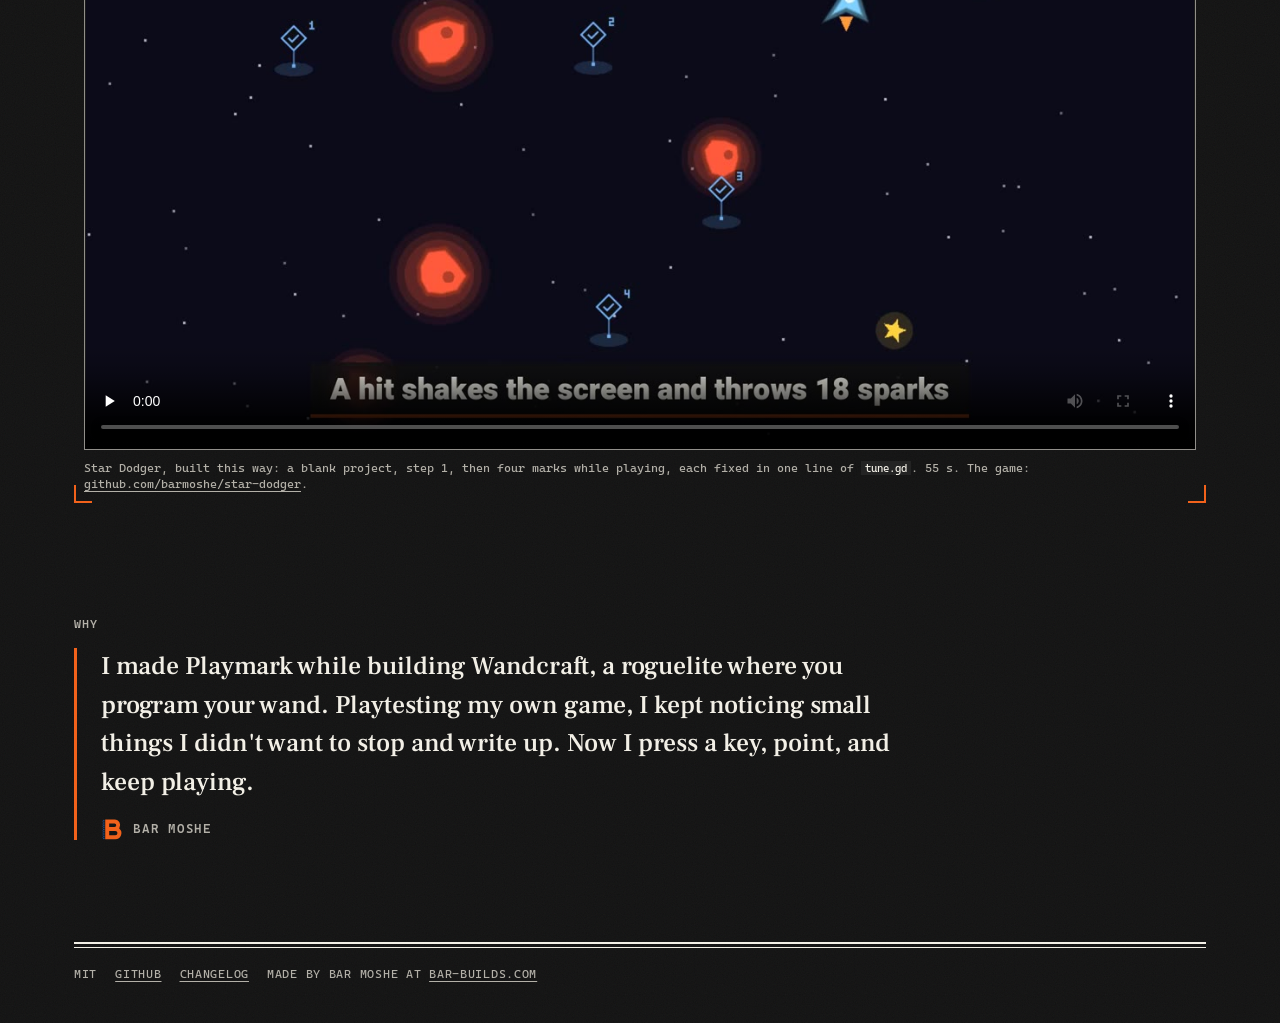
==== commit 5920f430: "site: sitemap, Sitemap line in robots.txt, JSON-LD names Unity and Codex and links the author Co-Aut" ====
--- a/index.html
+++ b/index.html
@@ -21,7 +21,7 @@
   <link rel="preload" href="/fonts/heebo-latin.woff2" as="font" type="font/woff2" crossorigin>
   <link rel="stylesheet" href="/styles.css">
   <script type="application/ld+json">
-  {"@context":"https://schema.org","@type":"SoftwareApplication","name":"Playmark","applicationCategory":"DeveloperApplication","operatingSystem":"macOS, Windows, Linux","softwareVersion":"0.4.0","license":"https://opensource.org/licenses/MIT","url":"https://playmark.bar-builds.com/","codeRepository":"https://github.com/barmoshe/playmark","description":"A Godot addon and Claude Code plugin for playtest feedback.","author":{"@type":"Person","name":"Bar Moshe","url":"https://bar-builds.com"},"offers":{"@type":"Offer","price":"0","priceCurrency":"USD"}}
+  {"@context":"https://schema.org","@type":"SoftwareApplication","name":"Playmark","applicationCategory":"DeveloperApplication","operatingSystem":"macOS, Windows, Linux","softwareVersion":"0.4.0","license":"https://opensource.org/licenses/MIT","url":"https://playmark.bar-builds.com/","codeRepository":"https://github.com/barmoshe/playmark","description":"A Godot addon, a Unity package and a plugin for Claude Code and Codex: mark what is wrong in your running game, and your agent fixes it.","author":{"@type":"Person","@id":"https://bar-builds.com/#person","name":"Bar Moshe","url":"https://bar-builds.com/"},"offers":{"@type":"Offer","price":"0","priceCurrency":"USD"}}
   </script>
 </head>
 <body>
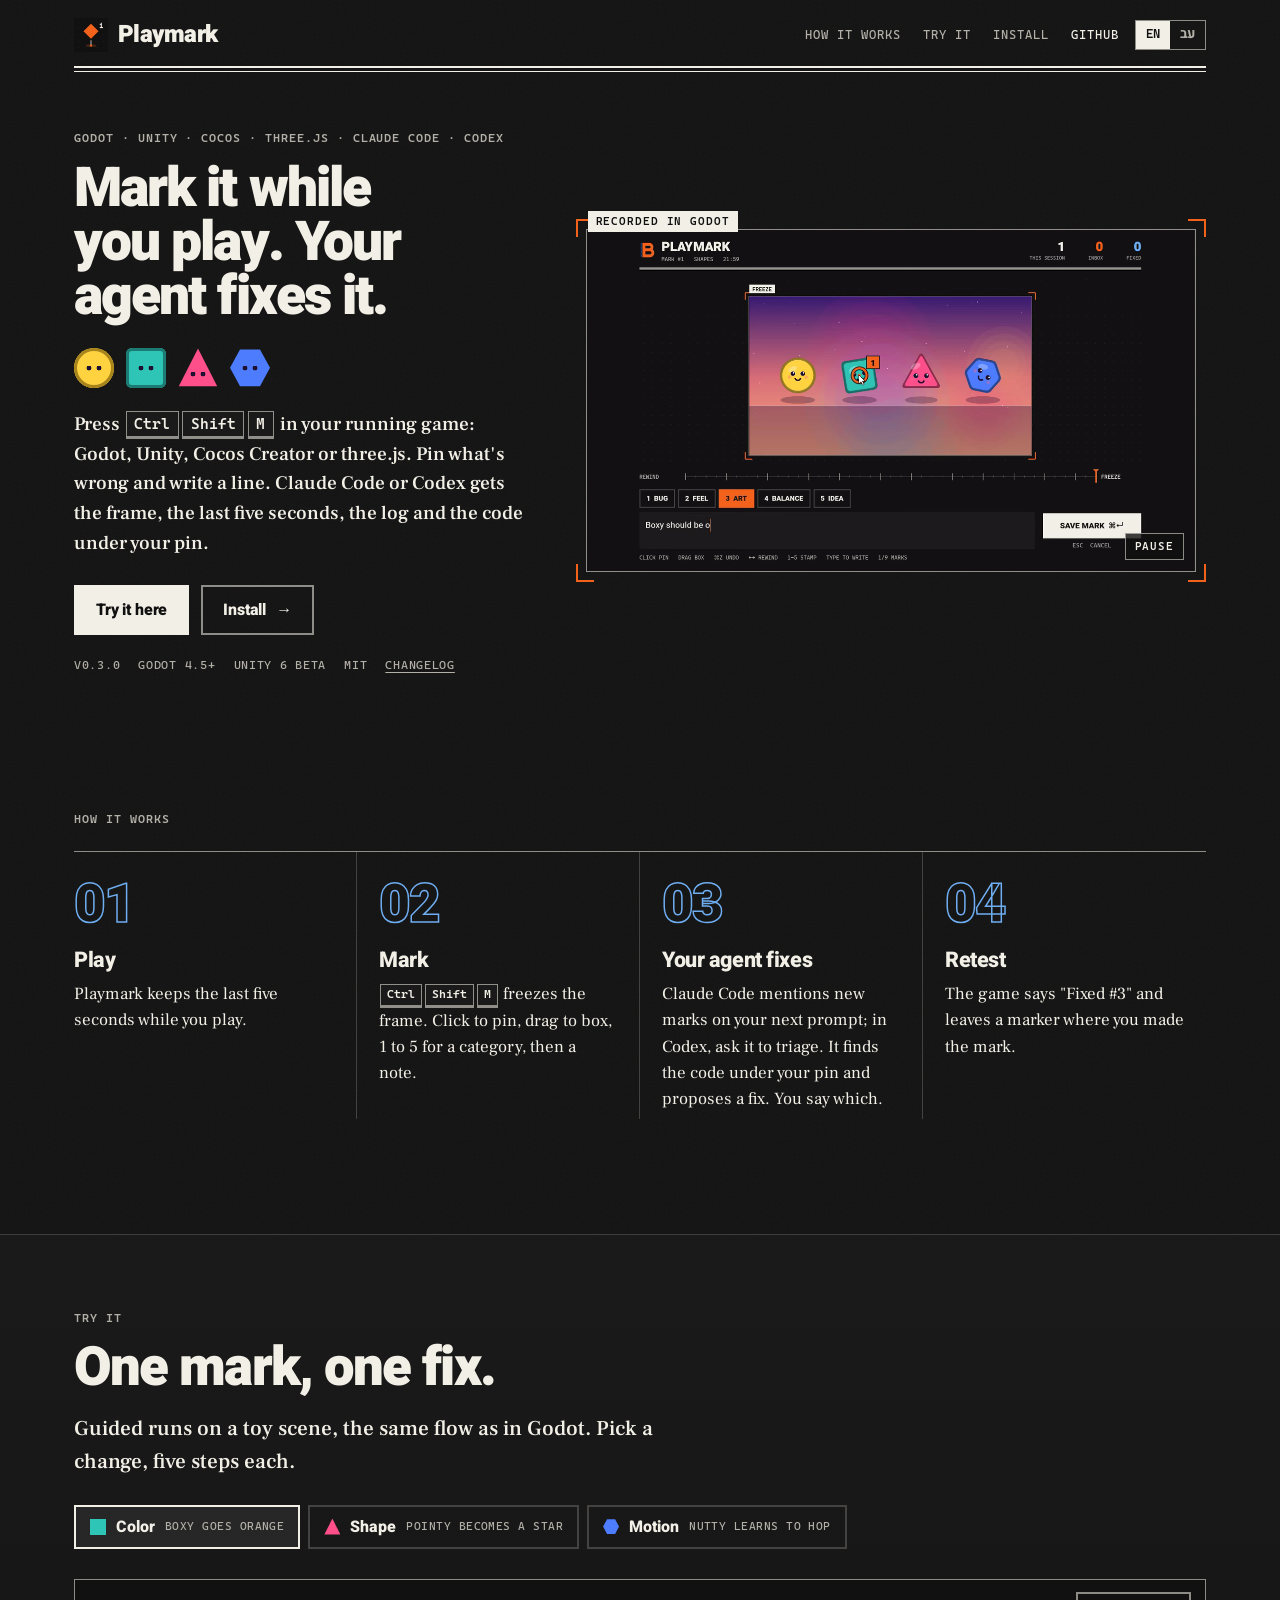
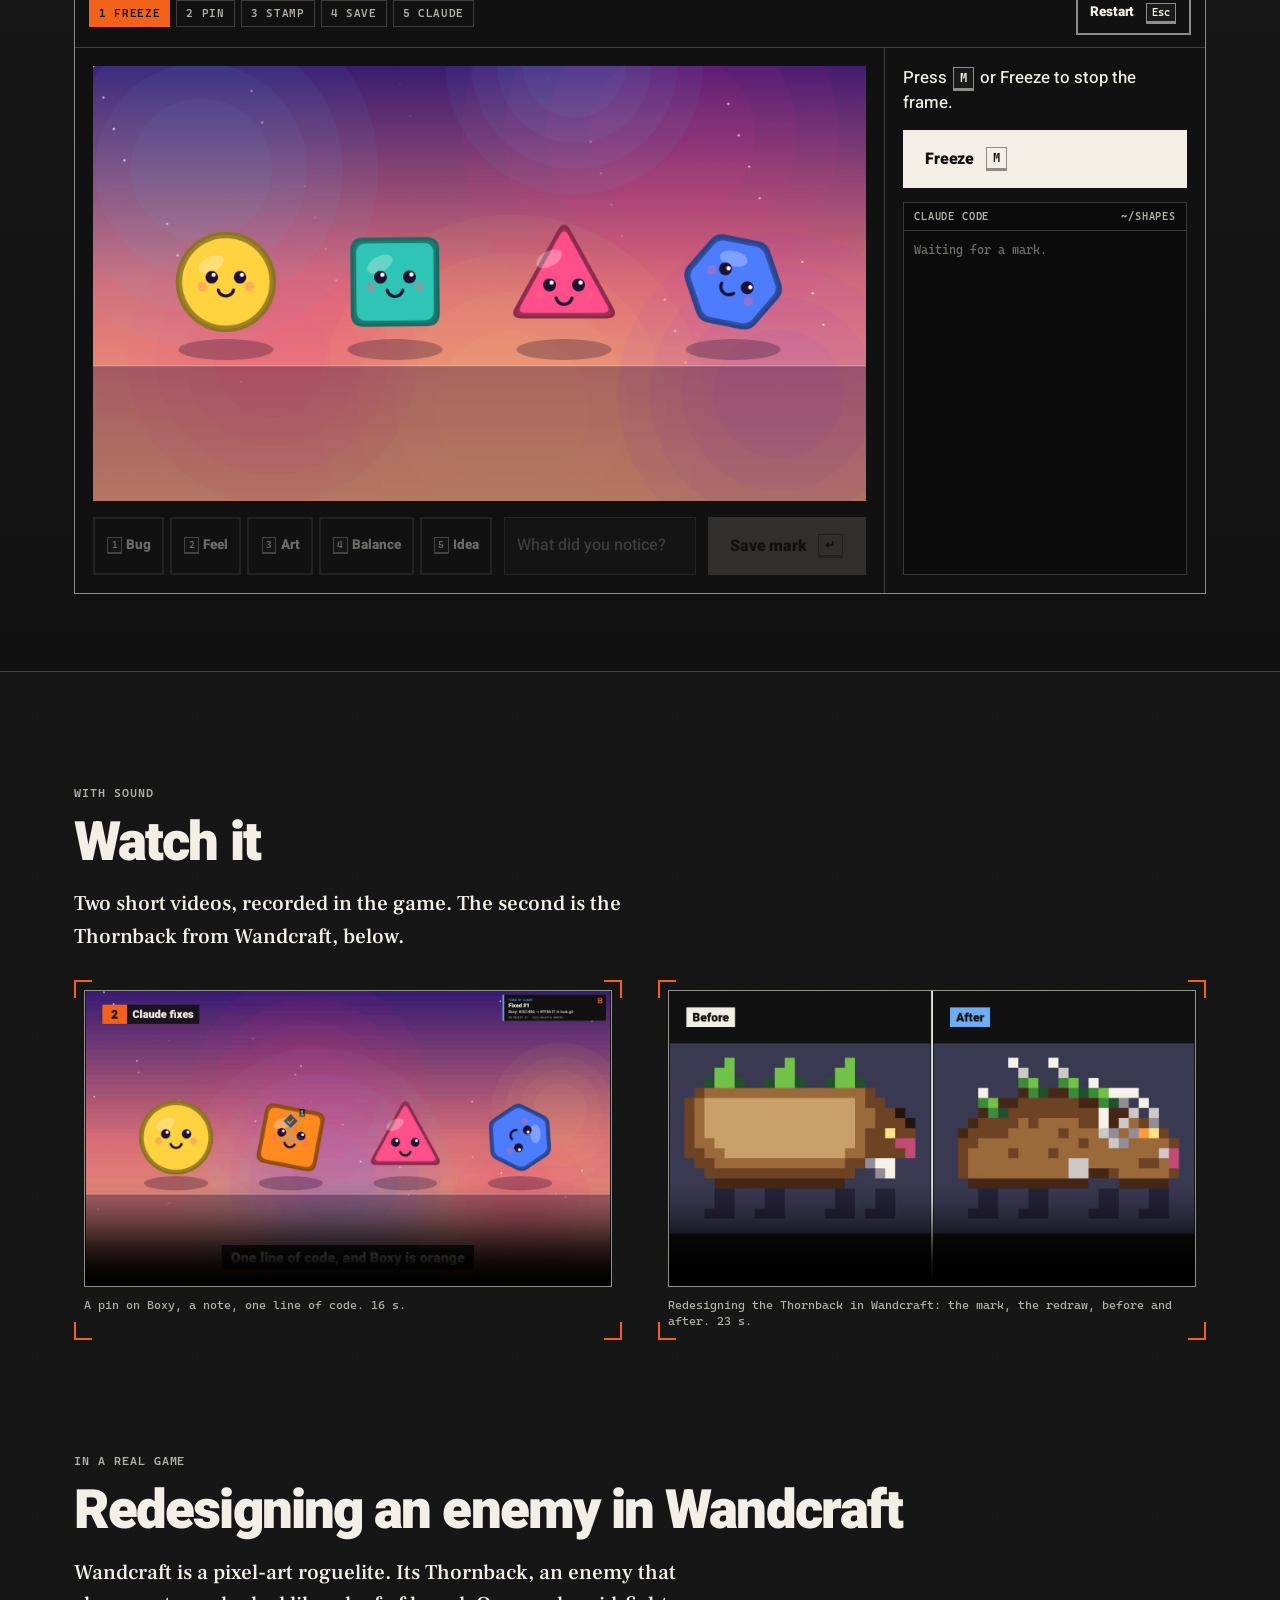
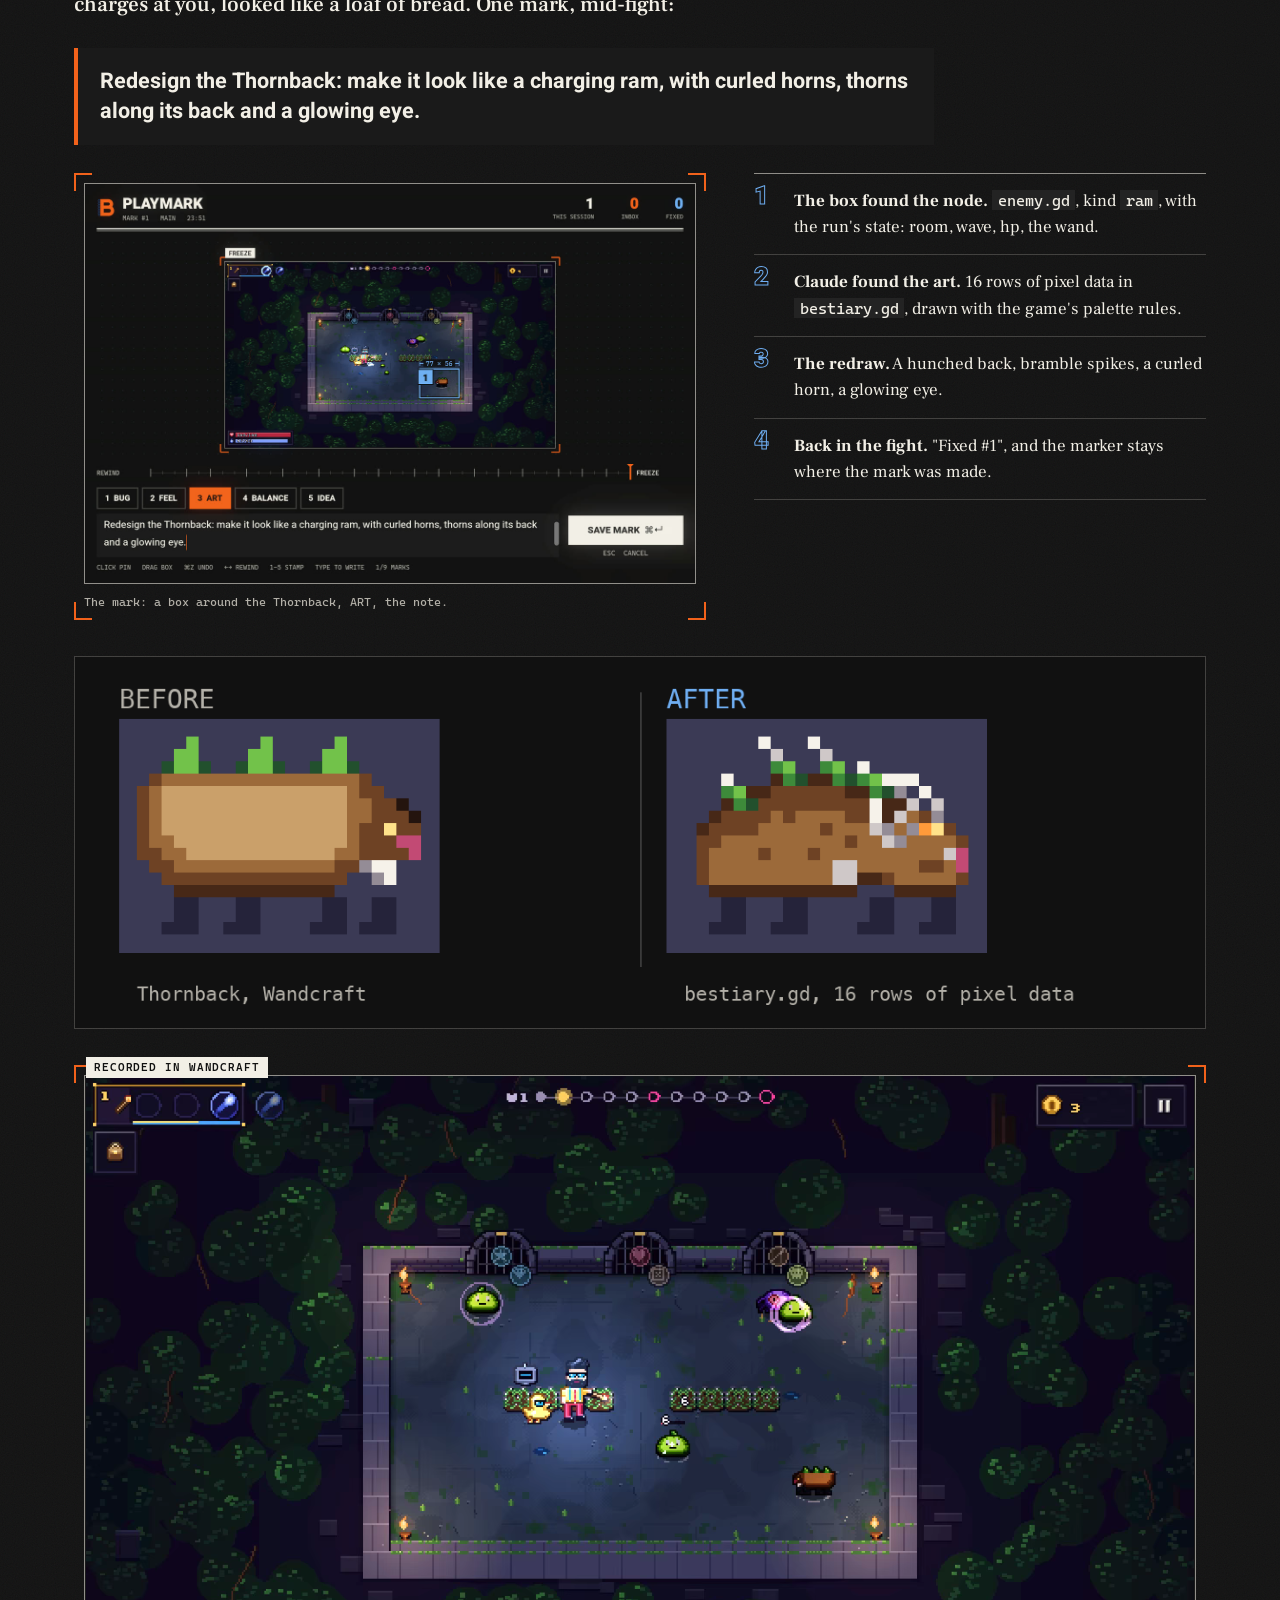
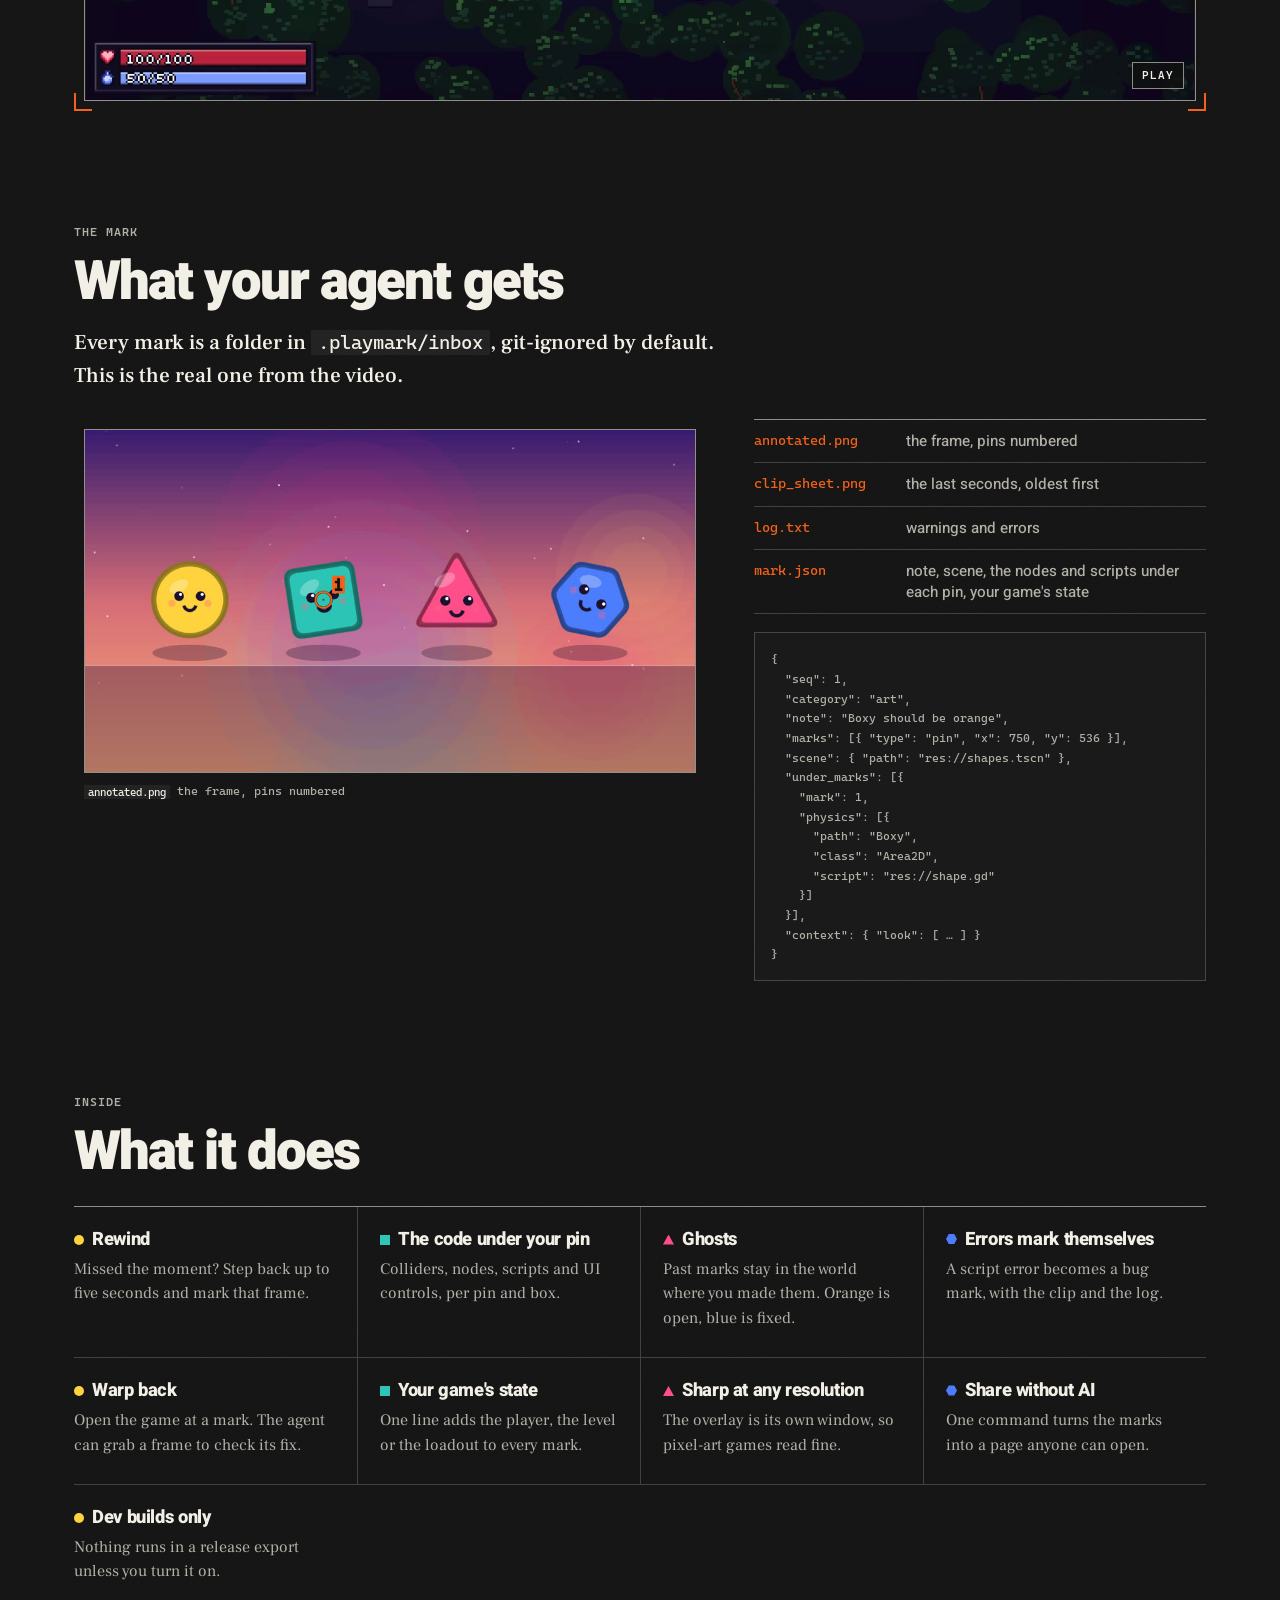
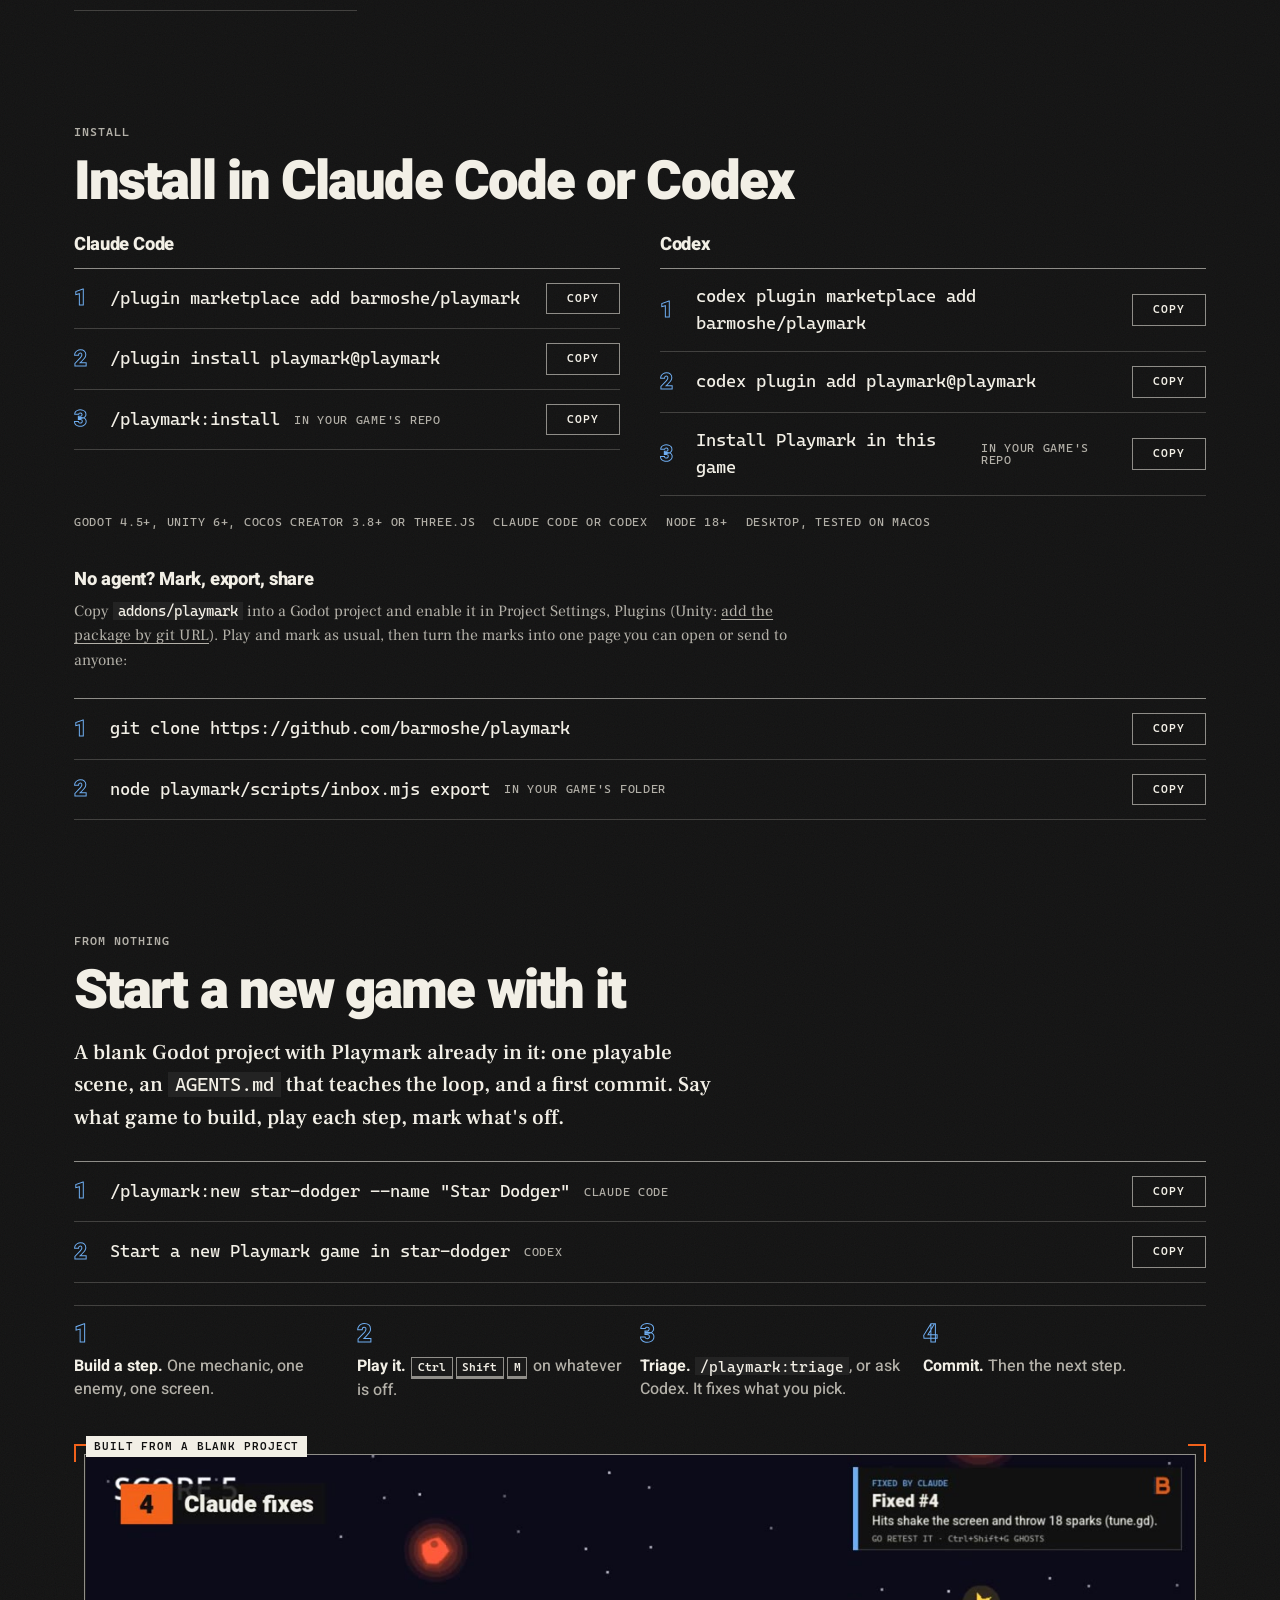
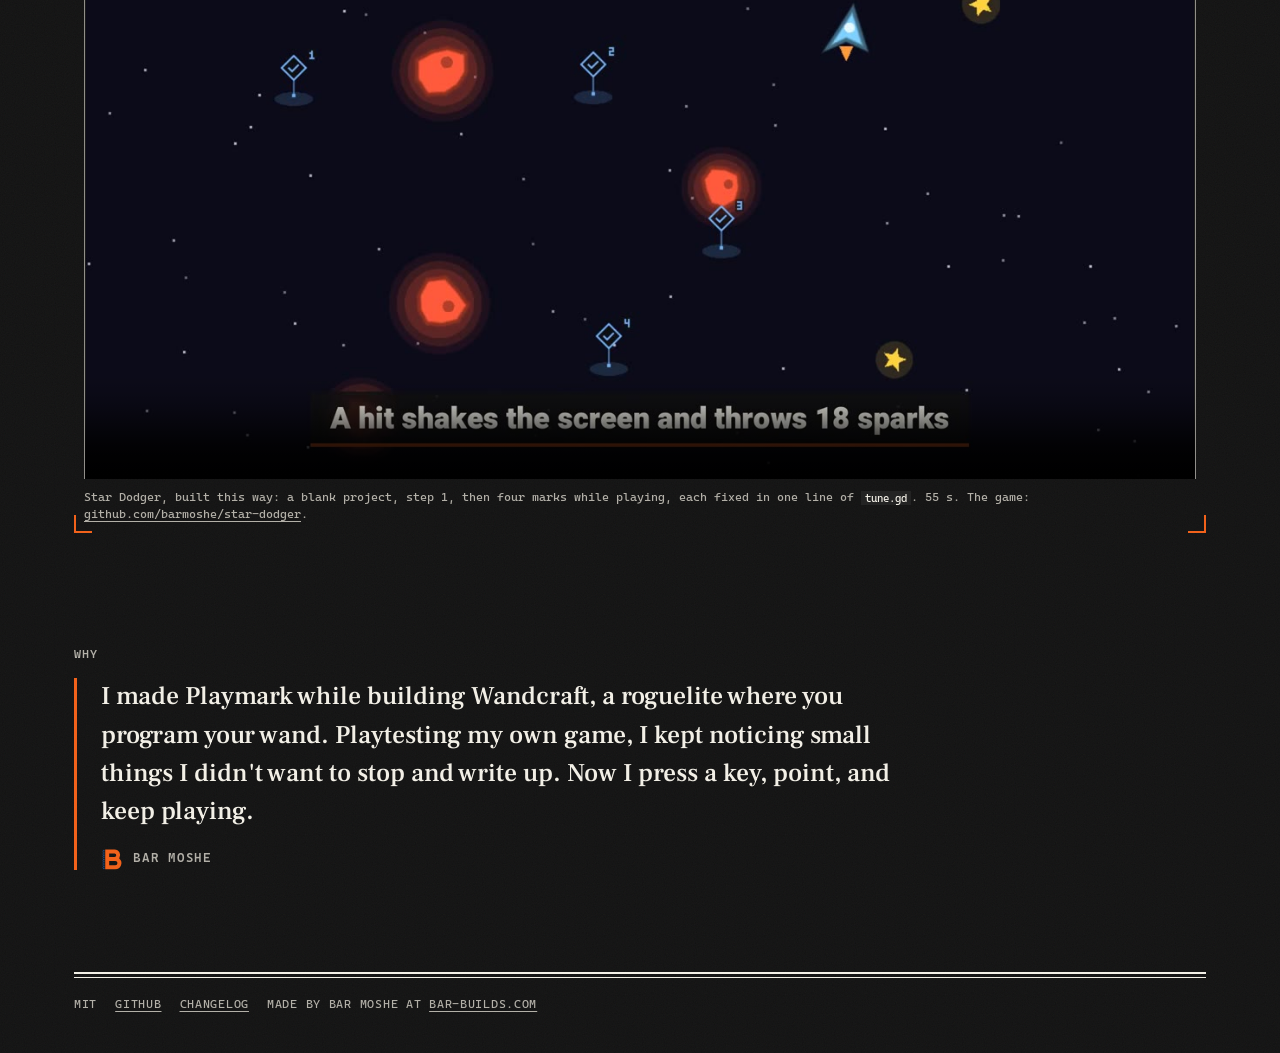
==== commit 219a8d5a: "Cocos Creator and three.js named next to Godot and Unity (EN and HE), mirrored from playmark/site Co" ====
--- a/index.html
+++ b/index.html
@@ -4,7 +4,7 @@
   <meta charset="utf-8">
   <meta name="viewport" content="width=device-width, initial-scale=1">
   <title>Playmark: mark it while you play, your agent fixes it</title>
-  <meta name="description" content="A Godot addon, a Unity package and a plugin for Claude Code and Codex. Press Ctrl+Shift+M in your running game, pin what's wrong and write a line. Your agent gets the frame, the last five seconds, the log and the code under your pin, and fixes it.">
+  <meta name="description" content="For Godot, Unity, Cocos Creator and three.js, with a plugin for Claude Code and Codex. Press Ctrl+Shift+M in your running game, pin what's wrong and write a line. Your agent gets the frame, the last five seconds, the log and the code under your pin, and fixes it.">
   <link rel="canonical" href="https://playmark.bar-builds.com/">
   <link rel="alternate" hreflang="en" href="https://playmark.bar-builds.com/">
   <link rel="alternate" hreflang="he" href="https://playmark.bar-builds.com/he">
@@ -15,13 +15,13 @@
   <meta property="og:type" content="website">
   <meta property="og:url" content="https://playmark.bar-builds.com/">
   <meta property="og:title" content="Playmark: mark it while you play, your agent fixes it">
-  <meta property="og:description" content="Playtest feedback from inside your Godot or Unity game, for Claude Code and Codex. Freeze the frame, pin it, write a line. Your agent fixes it, and the game tells you.">
+  <meta property="og:description" content="Playtest feedback from inside your Godot, Unity, Cocos Creator or three.js game, for Claude Code and Codex. Freeze the frame, pin it, write a line. Your agent fixes it, and the game tells you.">
   <meta property="og:image" content="https://playmark.bar-builds.com/media/og.png">
   <meta name="twitter:card" content="summary_large_image">
   <link rel="preload" href="/fonts/heebo-latin.woff2" as="font" type="font/woff2" crossorigin>
   <link rel="stylesheet" href="/styles.css">
   <script type="application/ld+json">
-  {"@context":"https://schema.org","@type":"SoftwareApplication","name":"Playmark","applicationCategory":"DeveloperApplication","operatingSystem":"macOS, Windows, Linux","softwareVersion":"0.4.0","license":"https://opensource.org/licenses/MIT","url":"https://playmark.bar-builds.com/","codeRepository":"https://github.com/barmoshe/playmark","description":"A Godot addon, a Unity package and a plugin for Claude Code and Codex: mark what is wrong in your running game, and your agent fixes it.","author":{"@type":"Person","@id":"https://bar-builds.com/#person","name":"Bar Moshe","url":"https://bar-builds.com/"},"offers":{"@type":"Offer","price":"0","priceCurrency":"USD"}}
+  {"@context":"https://schema.org","@type":"SoftwareApplication","name":"Playmark","applicationCategory":"DeveloperApplication","operatingSystem":"macOS, Windows, Linux","softwareVersion":"0.4.0","license":"https://opensource.org/licenses/MIT","url":"https://playmark.bar-builds.com/","codeRepository":"https://github.com/barmoshe/playmark","description":"For Godot, Unity, Cocos Creator and three.js, with a plugin for Claude Code and Codex: mark what is wrong in your running game, and your agent fixes it.","author":{"@type":"Person","@id":"https://bar-builds.com/#person","name":"Bar Moshe","url":"https://bar-builds.com/"},"offers":{"@type":"Offer","price":"0","priceCurrency":"USD"}}
   </script>
 </head>
 <body>
@@ -53,14 +53,14 @@
   <section class="hero wrap" id="top">
     <div class="hero-grid">
       <div class="hero-copy">
-        <p class="kicker">Godot · Unity · Claude Code · Codex</p>
+        <p class="kicker">Godot · Unity · Cocos · three.js · Claude Code · Codex</p>
         <h1>Mark it while you play. Your agent fixes it.</h1>
         <div class="cast" aria-hidden="true">
           <span class="toy sun"></span><span class="toy box"></span><span class="toy peak"></span><span class="toy nut"></span>
         </div>
         <p class="deck">Press
           <span class="keys"><kbd>Ctrl</kbd><kbd>Shift</kbd><kbd>M</kbd></span>
-          in your running Godot or Unity game. Pin what's wrong and write a line. Claude Code or Codex gets the frame, the last five seconds, the log and the code under your pin.</p>
+          in your running game: Godot, Unity, Cocos Creator or three.js. Pin what's wrong and write a line. Claude Code or Codex gets the frame, the last five seconds, the log and the code under your pin.</p>
         <div class="ctas">
           <a class="btn primary" href="#try">Try it here</a>
           <a class="btn" href="#install">Install <span aria-hidden="true">→</span></a>
@@ -302,7 +302,7 @@
         </ol>
       </div>
     </div>
-    <p class="meta reqs"><span>Godot 4.5+ or Unity 6+</span><span>Claude Code or Codex</span><span>Node 18+</span><span>Desktop, tested on macOS</span></p>
+    <p class="meta reqs"><span>Godot 4.5+, Unity 6+, Cocos Creator 3.8+ or three.js</span><span>Claude Code or Codex</span><span>Node 18+</span><span>Desktop, tested on macOS</span></p>
     <h3 class="noagent-title">No agent? Mark, export, share</h3>
     <p class="small-print">Copy <code>addons/playmark</code> into a Godot project and enable it in Project Settings, Plugins (Unity: <a href="https://github.com/barmoshe/playmark/blob/main/unity/README.md#install">add the package by git URL</a>). Play and mark as usual, then turn the marks into one page you can open or send to anyone:</p>
     <ol class="cmds">
